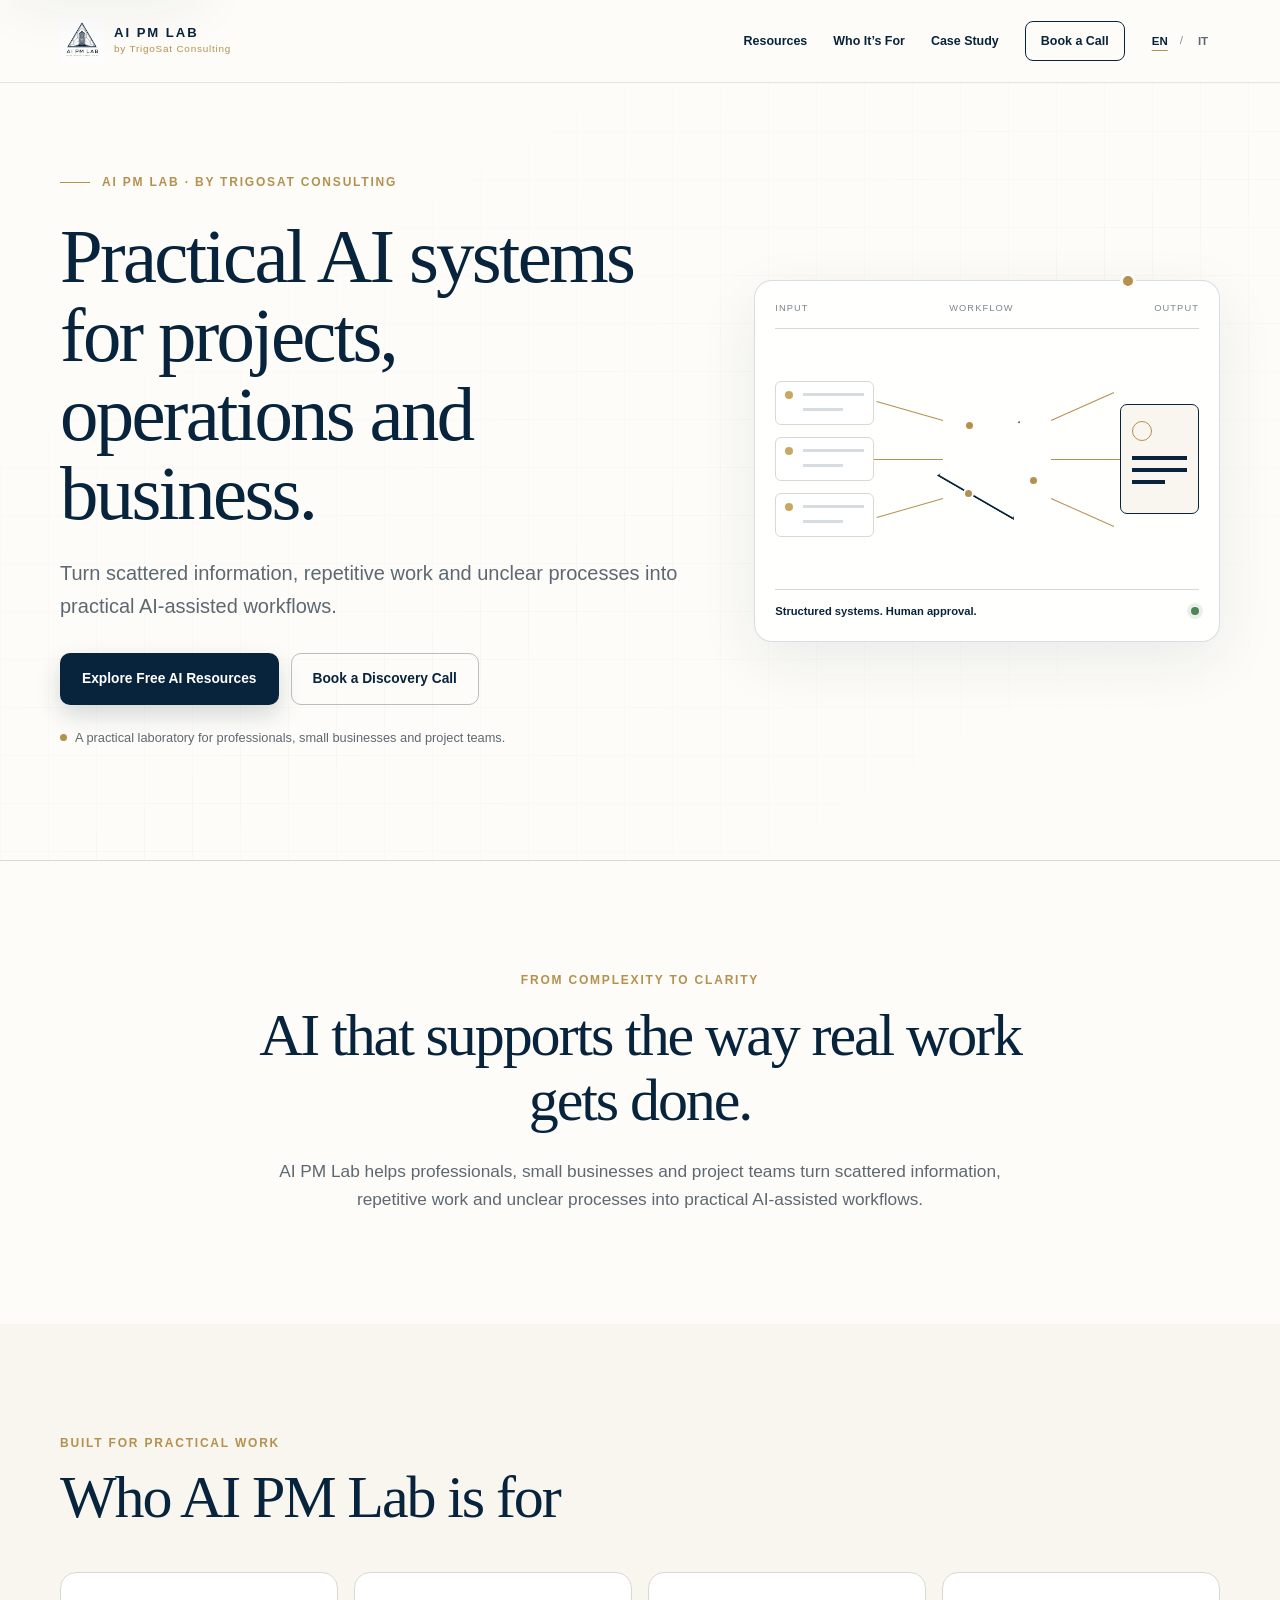
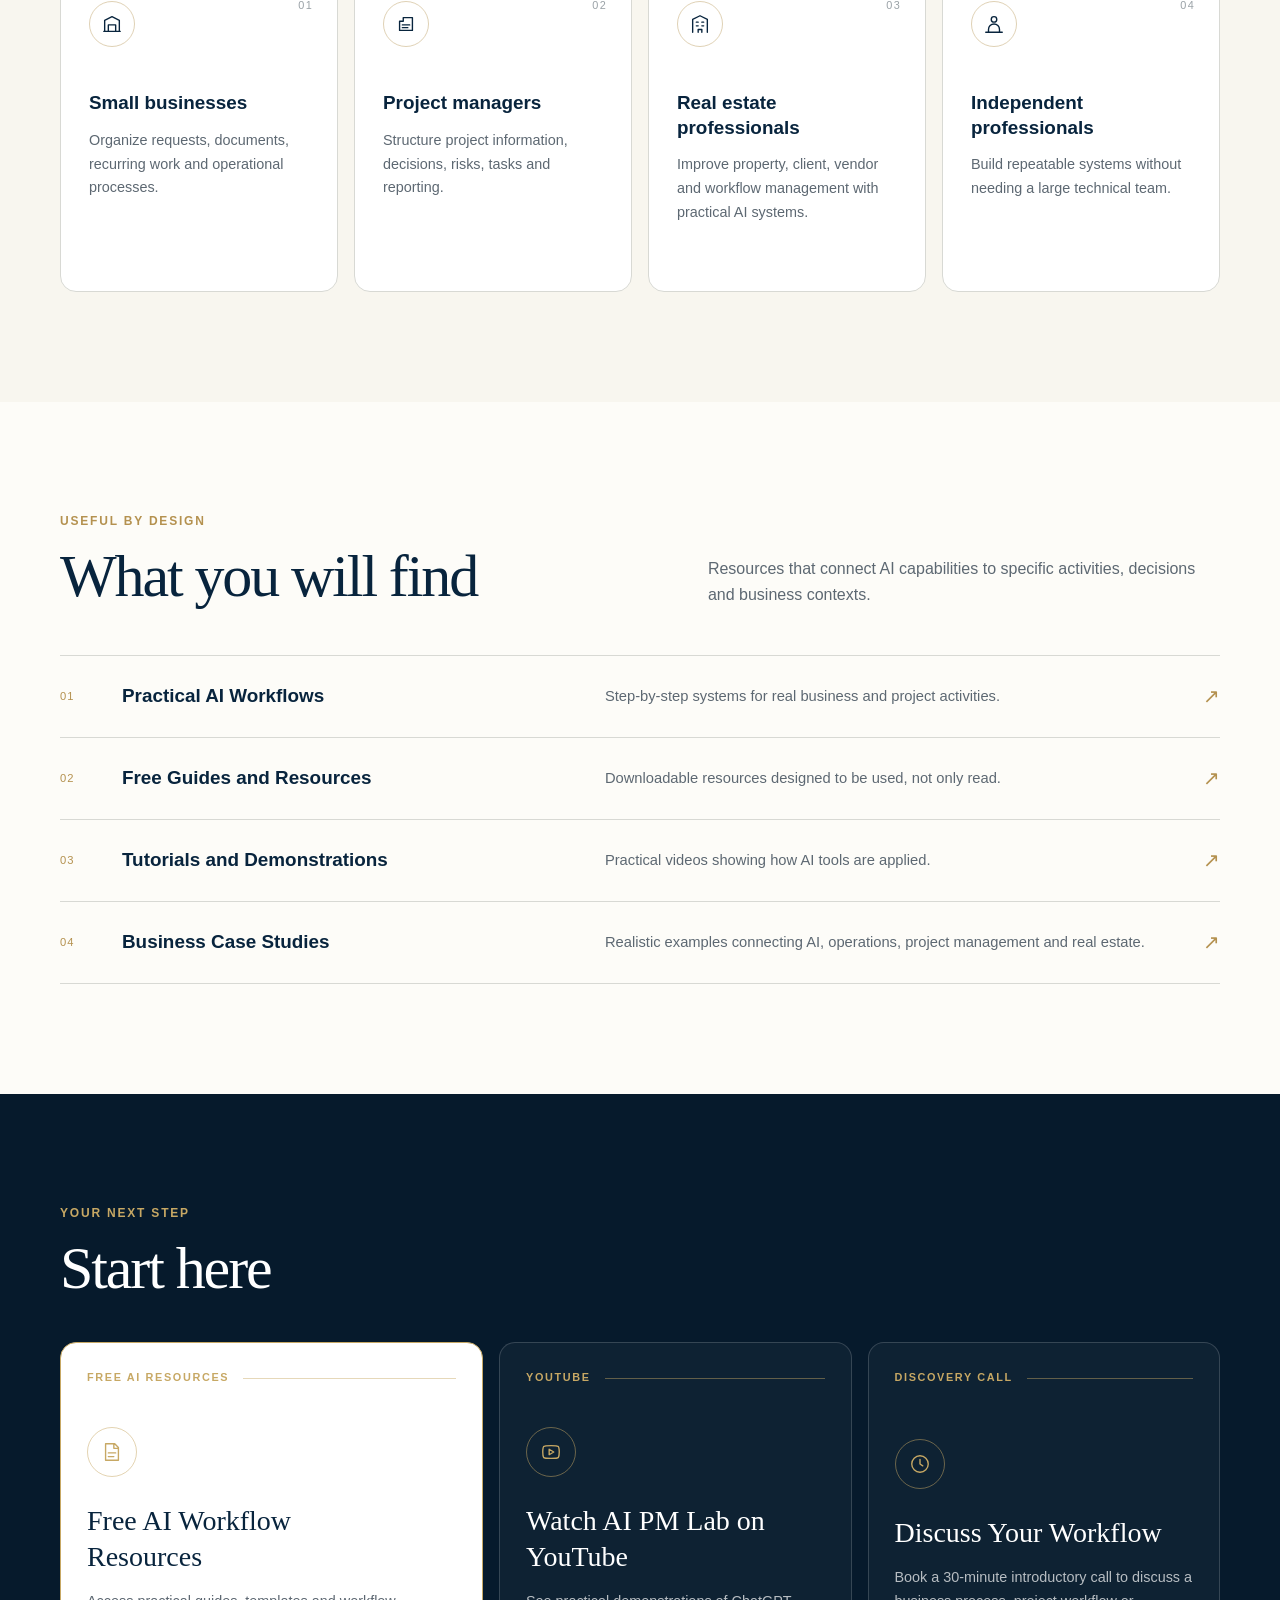
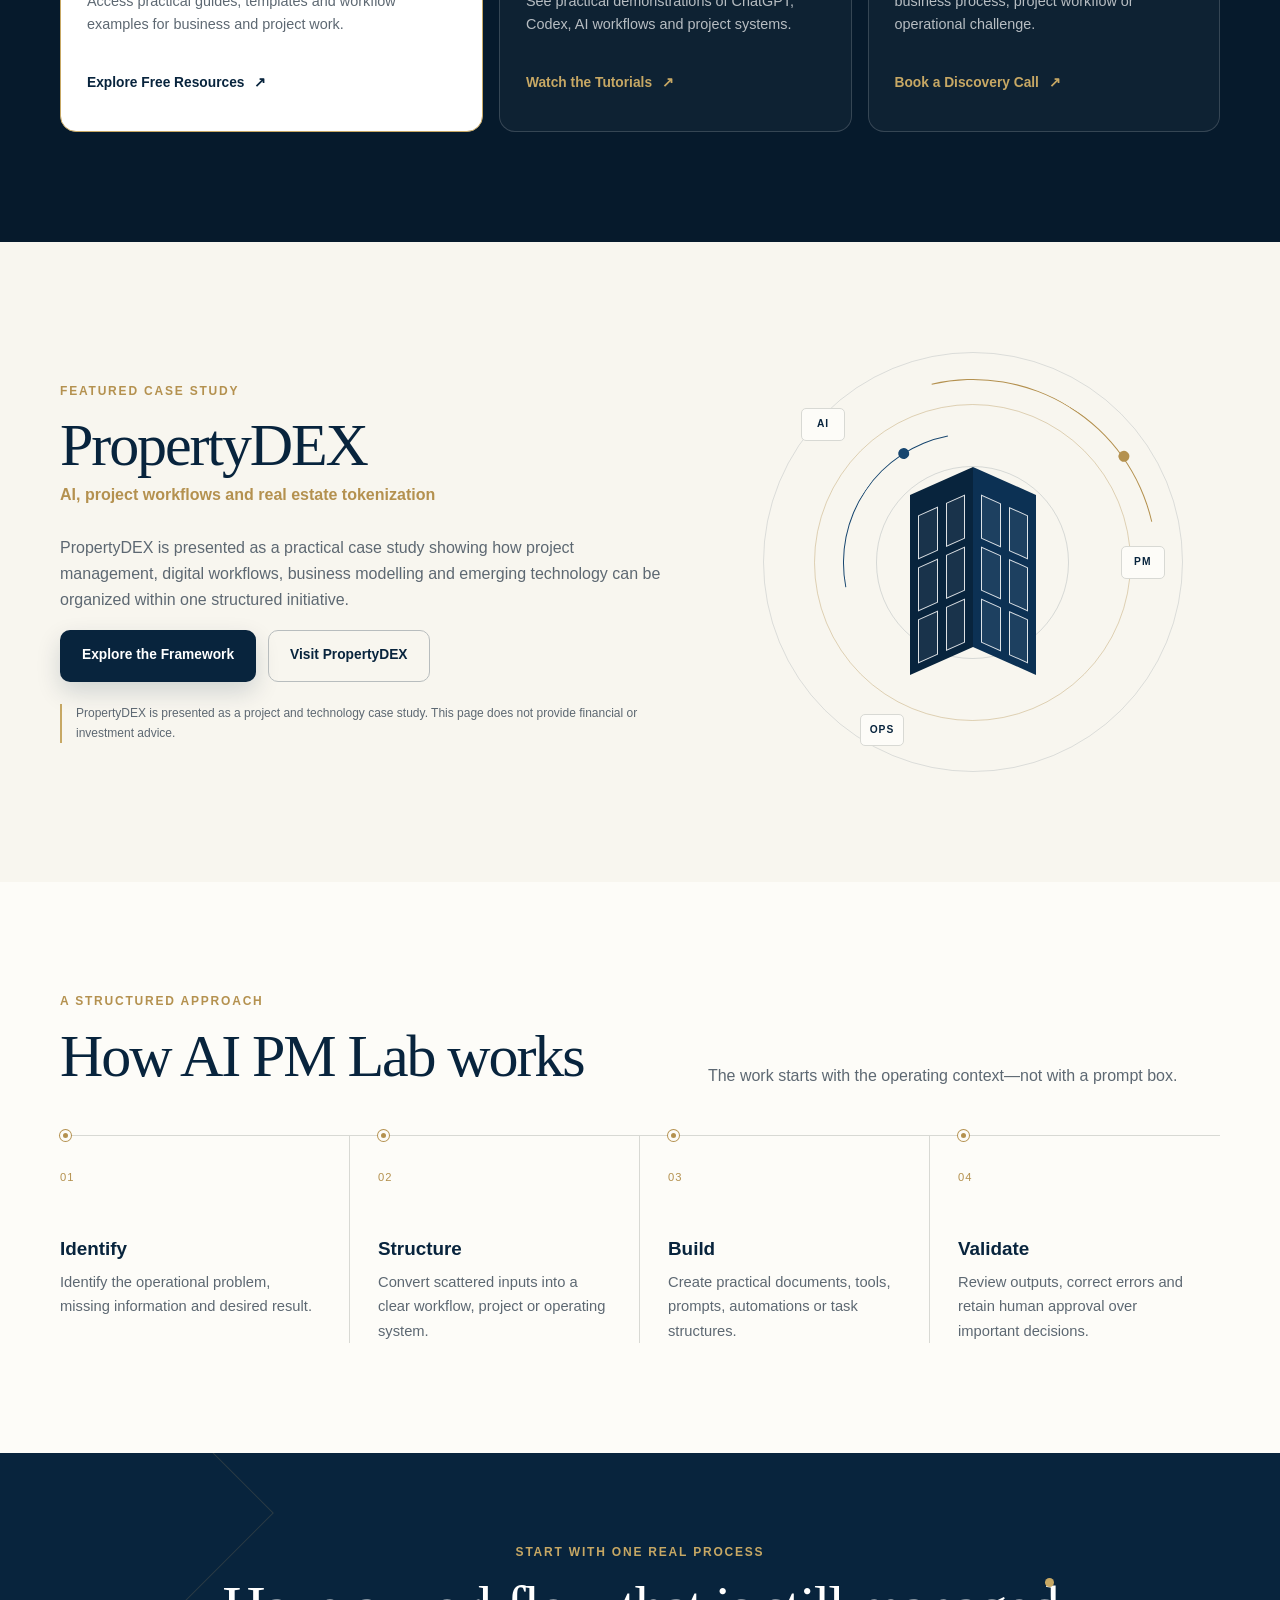
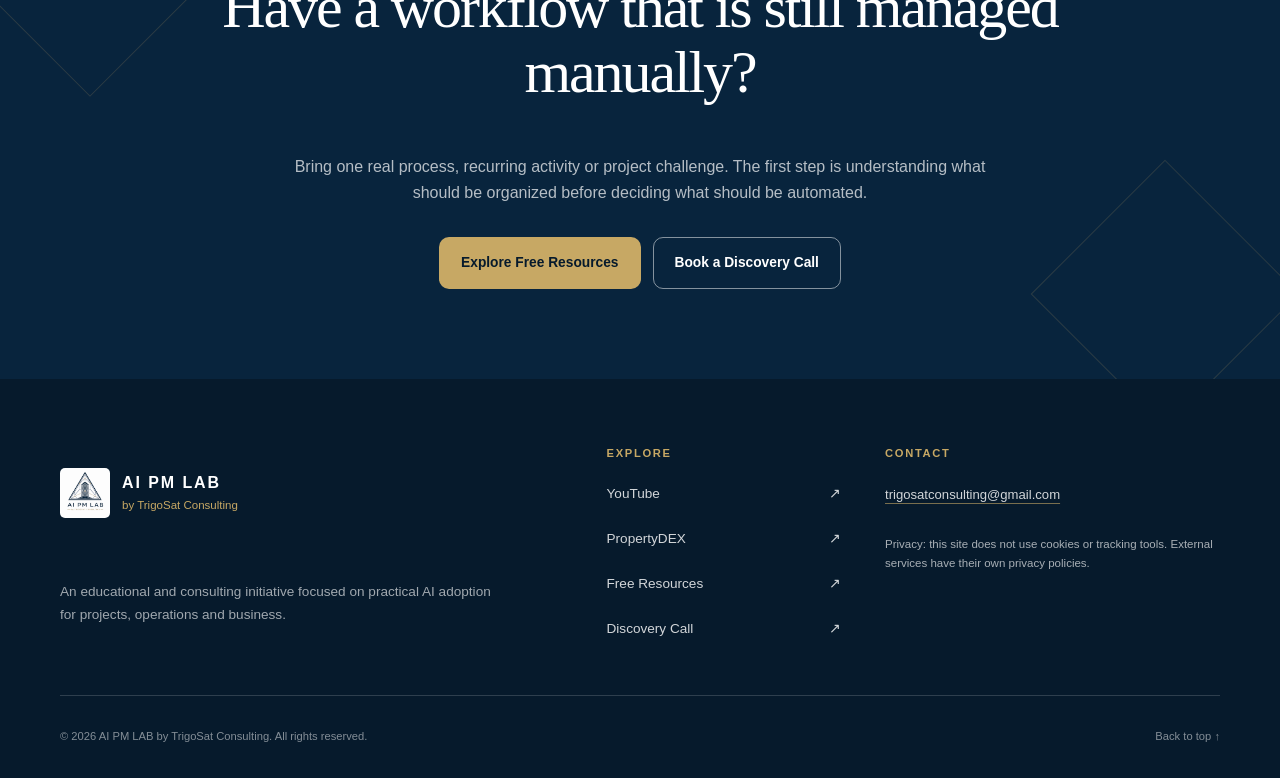
==== index.html @ ba16f01c "Create AI PM Lab professional resource landing page" ====
<!doctype html>
<html lang="en">
  <head>
    <meta charset="utf-8">
    <meta name="viewport" content="width=device-width, initial-scale=1">
    <title>AI PM Lab | Practical AI Systems for Projects and Business</title>
    <meta name="description" content="Practical AI workflows, free resources, tutorials and case studies for project management, small businesses, operations and real estate professionals.">
    <meta name="theme-color" content="#08243d">
    <!-- Replace this placeholder with the final production URL before launch. -->
    <link rel="canonical" href="https://your-domain.example/">
    <link rel="icon" type="image/png" href="assets/favicon.png">
    <link rel="stylesheet" href="styles.css">

    <meta property="og:type" content="website">
    <meta property="og:title" content="AI PM Lab | Practical AI Systems for Projects and Business">
    <meta property="og:description" content="Practical AI workflows, free resources, tutorials and case studies for project management, small businesses, operations and real estate professionals.">
    <meta property="og:image" content="https://your-domain.example/assets/og-image.png">
    <meta property="og:image:alt" content="AI PM Lab — Practical AI systems for projects, operations and business.">
    <meta property="og:locale" content="en_US">
    <meta property="og:locale:alternate" content="it_IT">
    <meta name="twitter:card" content="summary_large_image">
    <meta name="twitter:title" content="AI PM Lab | Practical AI Systems for Projects and Business">
    <meta name="twitter:description" content="Practical AI workflows, free resources, tutorials and case studies for project management, small businesses, operations and real estate professionals.">
    <meta name="twitter:image" content="https://your-domain.example/assets/og-image.png">

    <script type="application/ld+json">
      {
        "@context": "https://schema.org",
        "@type": "ProfessionalService",
        "name": "AI PM LAB by TrigoSat Consulting",
        "description": "An educational and consulting initiative focused on practical AI adoption for projects, operations and business.",
        "email": "trigosatconsulting@gmail.com",
        "sameAs": [
          "https://openinapp.link/aipmlab",
          "https://propertydex.xyz"
        ]
      }
    </script>
    <script src="script.js" defer></script>
  </head>
  <body>
    <a class="skip-link" href="#main-content" data-i18n="skipLink">Skip to main content</a>

    <header class="site-header" data-header>
      <div class="container nav-shell">
        <a class="brand" href="#top" aria-label="AI PM Lab home">
          <img src="assets/logo-ai-pm-lab.png" alt="AI PM Lab by TrigoSat Consulting" width="1254" height="1254">
          <span class="brand-copy" aria-hidden="true">
            <strong>AI PM LAB</strong>
            <small>by TrigoSat Consulting</small>
          </span>
        </a>

        <button class="menu-toggle" type="button" aria-expanded="false" aria-controls="primary-navigation" data-menu-toggle>
          <span class="sr-only" data-i18n="menuLabel">Open navigation</span>
          <span></span><span></span><span></span>
        </button>

        <nav class="primary-navigation" id="primary-navigation" aria-label="Primary navigation" data-navigation>
          <a href="#resources" data-i18n="navResources">Resources</a>
          <a href="#audience" data-i18n="navAudience">Who It’s For</a>
          <a href="#case-study" data-i18n="navCase">Case Study</a>
          <a class="nav-call" href="https://calendly.com/trigosattokenization/30min" target="_blank" rel="noopener noreferrer" data-link="discovery" data-i18n="navCall" data-aria-i18n="callAria">Book a Call</a>
        </nav>

        <div class="language-switcher" aria-label="Language selector" role="group">
          <button type="button" data-language="en" aria-pressed="true">EN</button>
          <span aria-hidden="true">/</span>
          <button type="button" data-language="it" aria-pressed="false">IT</button>
        </div>
      </div>
    </header>

    <main id="main-content">
      <section class="hero" id="top" aria-labelledby="hero-title">
        <div class="hero-grid container">
          <div class="hero-content reveal">
            <div class="eyebrow"><span></span><span data-i18n="heroEyebrow">AI PM LAB · by TrigoSat Consulting</span></div>
            <h1 id="hero-title" data-i18n="heroTitle">Practical AI systems for projects, operations and business.</h1>
            <p class="hero-lead" data-i18n="heroText">Turn scattered information, repetitive work and unclear processes into practical AI-assisted workflows.</p>
            <div class="button-group">
              <a class="button button-primary" href="https://aipmlab.propertydex.xyz/resourse" target="_blank" rel="noopener noreferrer" data-link="resources" data-i18n="heroPrimary" data-aria-i18n="resourcesAria">Explore Free AI Resources</a>
              <a class="button button-secondary" href="https://calendly.com/trigosattokenization/30min" target="_blank" rel="noopener noreferrer" data-link="discovery" data-i18n="heroSecondary" data-aria-i18n="callAria">Book a Discovery Call</a>
            </div>
            <p class="hero-note" data-i18n="heroNote">A practical laboratory for professionals, small businesses and project teams.</p>
          </div>

          <div class="hero-visual reveal" aria-hidden="true">
            <div class="visual-frame">
              <div class="visual-topline"><span>INPUT</span><span>WORKFLOW</span><span>OUTPUT</span></div>
              <div class="workflow-map">
                <div class="map-column map-inputs">
                  <span class="mini-card"><i></i><b></b><b></b></span>
                  <span class="mini-card"><i></i><b></b><b></b></span>
                  <span class="mini-card"><i></i><b></b><b></b></span>
                </div>
                <div class="connector-lines"><span></span><span></span><span></span></div>
                <div class="map-core">
                  <span class="core-triangle"></span>
                  <span class="core-node node-one"></span>
                  <span class="core-node node-two"></span>
                  <span class="core-node node-three"></span>
                </div>
                <div class="connector-lines connector-lines-right"><span></span><span></span><span></span></div>
                <div class="map-output"><span></span><b></b><b></b><b></b></div>
              </div>
              <div class="visual-caption">
                <span data-i18n="visualCaption">Structured systems. Human approval.</span>
                <span class="status-dot"></span>
              </div>
            </div>
          </div>
        </div>
      </section>

      <section class="section section-intro" aria-labelledby="intro-title">
        <div class="container narrow reveal">
          <p class="section-kicker" data-i18n="introKicker">From complexity to clarity</p>
          <h2 id="intro-title" data-i18n="introTitle">AI that supports the way real work gets done.</h2>
          <p data-i18n="introText">AI PM Lab helps professionals, small businesses and project teams turn scattered information, repetitive work and unclear processes into practical AI-assisted workflows.</p>
        </div>
      </section>

      <section class="section section-tinted" id="audience" aria-labelledby="audience-title">
        <div class="container">
          <div class="section-heading reveal">
            <p class="section-kicker" data-i18n="audienceKicker">Built for practical work</p>
            <h2 id="audience-title" data-i18n="audienceTitle">Who AI PM Lab is for</h2>
          </div>
          <div class="card-grid card-grid-four">
            <article class="info-card reveal">
              <span class="card-number">01</span>
              <div class="icon-box" aria-hidden="true">
                <svg viewBox="0 0 24 24"><path d="M4 20V8l8-4 8 4v12M8 20v-7h8v7M3 20h18"/></svg>
              </div>
              <h3 data-i18n="audienceSmallTitle">Small businesses</h3>
              <p data-i18n="audienceSmallText">Organize requests, documents, recurring work and operational processes.</p>
            </article>
            <article class="info-card reveal">
              <span class="card-number">02</span>
              <div class="icon-box" aria-hidden="true">
                <svg viewBox="0 0 24 24"><path d="M9 5h10v14H5V9M9 5v4H5M8 13h8M8 16h6"/></svg>
              </div>
              <h3 data-i18n="audiencePmTitle">Project managers</h3>
              <p data-i18n="audiencePmText">Structure project information, decisions, risks, tasks and reporting.</p>
            </article>
            <article class="info-card reveal">
              <span class="card-number">03</span>
              <div class="icon-box" aria-hidden="true">
                <svg viewBox="0 0 24 24"><path d="M4 21V7l8-4 8 4v14M8 10h2M14 10h2M8 14h2M14 14h2M10 21v-3h4v3"/></svg>
              </div>
              <h3 data-i18n="audienceRealTitle">Real estate professionals</h3>
              <p data-i18n="audienceRealText">Improve property, client, vendor and workflow management with practical AI systems.</p>
            </article>
            <article class="info-card reveal">
              <span class="card-number">04</span>
              <div class="icon-box" aria-hidden="true">
                <svg viewBox="0 0 24 24"><circle cx="12" cy="7" r="3"/><path d="M6 21v-3a6 6 0 0 1 12 0v3M3 21h18"/></svg>
              </div>
              <h3 data-i18n="audienceIndependentTitle">Independent professionals</h3>
              <p data-i18n="audienceIndependentText">Build repeatable systems without needing a large technical team.</p>
            </article>
          </div>
        </div>
      </section>

      <section class="section" aria-labelledby="find-title">
        <div class="container">
          <div class="split-heading reveal">
            <div>
              <p class="section-kicker" data-i18n="findKicker">Useful by design</p>
              <h2 id="find-title" data-i18n="findTitle">What you will find</h2>
            </div>
            <p data-i18n="findIntro">Resources that connect AI capabilities to specific activities, decisions and business contexts.</p>
          </div>
          <div class="feature-list">
            <article class="feature-row reveal">
              <span class="feature-index">01</span>
              <h3 data-i18n="findWorkflowTitle">Practical AI Workflows</h3>
              <p data-i18n="findWorkflowText">Step-by-step systems for real business and project activities.</p>
              <span class="feature-mark" aria-hidden="true">↗</span>
            </article>
            <article class="feature-row reveal">
              <span class="feature-index">02</span>
              <h3 data-i18n="findGuidesTitle">Free Guides and Resources</h3>
              <p data-i18n="findGuidesText">Downloadable resources designed to be used, not only read.</p>
              <span class="feature-mark" aria-hidden="true">↗</span>
            </article>
            <article class="feature-row reveal">
              <span class="feature-index">03</span>
              <h3 data-i18n="findTutorialsTitle">Tutorials and Demonstrations</h3>
              <p data-i18n="findTutorialsText">Practical videos showing how AI tools are applied.</p>
              <span class="feature-mark" aria-hidden="true">↗</span>
            </article>
            <article class="feature-row reveal">
              <span class="feature-index">04</span>
              <h3 data-i18n="findCasesTitle">Business Case Studies</h3>
              <p data-i18n="findCasesText">Realistic examples connecting AI, operations, project management and real estate.</p>
              <span class="feature-mark" aria-hidden="true">↗</span>
            </article>
          </div>
        </div>
      </section>

      <section class="section resources-section" id="resources" aria-labelledby="resources-title">
        <div class="container">
          <div class="section-heading light reveal">
            <p class="section-kicker" data-i18n="resourcesKicker">Your next step</p>
            <h2 id="resources-title" data-i18n="resourcesTitle">Start here</h2>
          </div>
          <div class="resource-grid">
            <article class="resource-card resource-card-featured reveal">
              <div class="resource-label"><span data-i18n="freeLabel">Free AI resources</span><span class="label-line"></span></div>
              <div class="resource-card-content">
                <span class="resource-icon" aria-hidden="true">
                  <svg viewBox="0 0 24 24"><path d="M5 3h10l4 4v14H5zM14 3v5h5M8 13h8M8 17h6"/></svg>
                </span>
                <h3 data-i18n="resourcesFreeTitle">Free AI Workflow Resources</h3>
                <p data-i18n="resourcesFreeText">Access practical guides, templates and workflow examples for business and project work.</p>
                <a class="text-link" href="https://aipmlab.propertydex.xyz/resourse" target="_blank" rel="noopener noreferrer" data-link="resources" data-aria-i18n="resourcesAria"><span data-i18n="resourcesFreeButton">Explore Free Resources</span> <span aria-hidden="true">↗</span></a>
              </div>
            </article>
            <article class="resource-card reveal">
              <div class="resource-label"><span>YouTube</span><span class="label-line"></span></div>
              <div class="resource-card-content">
                <span class="resource-icon" aria-hidden="true">
                  <svg viewBox="0 0 24 24"><path d="M21 12c0 3-.4 5-1 6-.8 1-4.6 1-8 1s-7.2 0-8-1c-.6-1-1-3-1-6s.4-5 1-6c.8-1 4.6-1 8-1s7.2 0 8 1c.6 1 1 3 1 6z"/><path d="m10 9 5 3-5 3z"/></svg>
                </span>
                <h3 data-i18n="resourcesYoutubeTitle">Watch AI PM Lab on YouTube</h3>
                <p data-i18n="resourcesYoutubeText">See practical demonstrations of ChatGPT, Codex, AI workflows and project systems.</p>
                <a class="text-link" href="https://openinapp.link/aipmlab" target="_blank" rel="noopener noreferrer" data-link="youtube" data-aria-i18n="youtubeAria"><span data-i18n="resourcesYoutubeButton">Watch the Tutorials</span> <span aria-hidden="true">↗</span></a>
              </div>
            </article>
            <article class="resource-card reveal">
              <div class="resource-label"><span data-i18n="callLabel">Discovery call</span><span class="label-line"></span></div>
              <div class="resource-card-content">
                <span class="resource-icon" aria-hidden="true">
                  <svg viewBox="0 0 24 24"><circle cx="12" cy="12" r="9"/><path d="M12 7v5l3 2"/></svg>
                </span>
                <h3 data-i18n="resourcesCallTitle">Discuss Your Workflow</h3>
                <p data-i18n="resourcesCallText">Book a 30-minute introductory call to discuss a business process, project workflow or operational challenge.</p>
                <a class="text-link" href="https://calendly.com/trigosattokenization/30min" target="_blank" rel="noopener noreferrer" data-link="discovery" data-aria-i18n="callAria"><span data-i18n="resourcesCallButton">Book a Discovery Call</span> <span aria-hidden="true">↗</span></a>
              </div>
            </article>
          </div>
        </div>
      </section>

      <section class="section case-section" id="case-study" aria-labelledby="case-title">
        <div class="container case-grid">
          <div class="case-copy reveal">
            <p class="section-kicker" data-i18n="caseKicker">Featured Case Study</p>
            <h2 id="case-title">PropertyDEX</h2>
            <p class="case-subtitle" data-i18n="caseSubtitle">AI, project workflows and real estate tokenization</p>
            <p data-i18n="caseText">PropertyDEX is presented as a practical case study showing how project management, digital workflows, business modelling and emerging technology can be organized within one structured initiative.</p>
            <div class="button-group">
              <a class="button button-primary" href="https://framework.propertydex.xyz/?open=signup" target="_blank" rel="noopener noreferrer" data-link="framework" data-i18n="caseFramework" data-aria-i18n="frameworkAria">Explore the Framework</a>
              <a class="button button-secondary" href="https://propertydex.xyz" target="_blank" rel="noopener noreferrer" data-link="propertydex" data-i18n="caseWebsite" data-aria-i18n="propertydexAria">Visit PropertyDEX</a>
            </div>
            <p class="case-note" data-i18n="caseNote">PropertyDEX is presented as a project and technology case study. This page does not provide financial or investment advice.</p>
          </div>
          <div class="case-diagram reveal" aria-hidden="true">
            <div class="building-shape">
              <div class="building-face face-left"><span></span><span></span><span></span><span></span><span></span><span></span></div>
              <div class="building-face face-right"><span></span><span></span><span></span><span></span><span></span><span></span></div>
            </div>
            <div class="orbit orbit-one"><i></i></div>
            <div class="orbit orbit-two"><i></i></div>
            <span class="diagram-label label-ai">AI</span>
            <span class="diagram-label label-pm">PM</span>
            <span class="diagram-label label-ops">OPS</span>
          </div>
        </div>
      </section>

      <section class="section process-section" aria-labelledby="process-title">
        <div class="container">
          <div class="split-heading reveal">
            <div>
              <p class="section-kicker" data-i18n="processKicker">A structured approach</p>
              <h2 id="process-title" data-i18n="processTitle">How AI PM Lab works</h2>
            </div>
            <p data-i18n="processIntro">The work starts with the operating context—not with a prompt box.</p>
          </div>
          <ol class="process-list">
            <li class="process-step reveal">
              <span class="process-number">01</span>
              <span class="process-node" aria-hidden="true"></span>
              <h3 data-i18n="processIdentifyTitle">Identify</h3>
              <p data-i18n="processIdentifyText">Identify the operational problem, missing information and desired result.</p>
            </li>
            <li class="process-step reveal">
              <span class="process-number">02</span>
              <span class="process-node" aria-hidden="true"></span>
              <h3 data-i18n="processStructureTitle">Structure</h3>
              <p data-i18n="processStructureText">Convert scattered inputs into a clear workflow, project or operating system.</p>
            </li>
            <li class="process-step reveal">
              <span class="process-number">03</span>
              <span class="process-node" aria-hidden="true"></span>
              <h3 data-i18n="processBuildTitle">Build</h3>
              <p data-i18n="processBuildText">Create practical documents, tools, prompts, automations or task structures.</p>
            </li>
            <li class="process-step reveal">
              <span class="process-number">04</span>
              <span class="process-node" aria-hidden="true"></span>
              <h3 data-i18n="processValidateTitle">Validate</h3>
              <p data-i18n="processValidateText">Review outputs, correct errors and retain human approval over important decisions.</p>
            </li>
          </ol>
        </div>
      </section>

      <section class="final-cta" aria-labelledby="final-title">
        <div class="container final-cta-inner reveal">
          <div class="cta-decoration" aria-hidden="true"><span></span><span></span><span></span></div>
          <p class="section-kicker" data-i18n="finalKicker">Start with one real process</p>
          <h2 id="final-title" data-i18n="finalTitle">Have a workflow that is still managed manually?</h2>
          <p data-i18n="finalText">Bring one real process, recurring activity or project challenge. The first step is understanding what should be organized before deciding what should be automated.</p>
          <div class="button-group button-group-centered">
            <a class="button button-gold" href="https://aipmlab.propertydex.xyz/resourse" target="_blank" rel="noopener noreferrer" data-link="resources" data-i18n="finalResources" data-aria-i18n="resourcesAria">Explore Free Resources</a>
            <a class="button button-outline-light" href="https://calendly.com/trigosattokenization/30min" target="_blank" rel="noopener noreferrer" data-link="discovery" data-i18n="finalCall" data-aria-i18n="callAria">Book a Discovery Call</a>
          </div>
        </div>
      </section>
    </main>

    <footer class="site-footer">
      <div class="container footer-grid">
        <div class="footer-brand">
          <img src="assets/logo-ai-pm-lab.png" alt="" width="1254" height="1254">
          <div>
            <strong>AI PM LAB</strong>
            <span>by TrigoSat Consulting</span>
          </div>
          <p data-i18n="footerDescription">An educational and consulting initiative focused on practical AI adoption for projects, operations and business.</p>
        </div>
        <div class="footer-links">
          <h2 data-i18n="footerExplore">Explore</h2>
          <a href="https://openinapp.link/aipmlab" target="_blank" rel="noopener noreferrer" data-link="youtube" data-aria-i18n="youtubeAria">YouTube <span aria-hidden="true">↗</span></a>
          <a href="https://propertydex.xyz" target="_blank" rel="noopener noreferrer" data-link="propertydex" data-aria-i18n="propertydexAria">PropertyDEX <span aria-hidden="true">↗</span></a>
          <a href="https://aipmlab.propertydex.xyz/resourse" target="_blank" rel="noopener noreferrer" data-link="resources" data-aria-i18n="resourcesAria"><span data-i18n="footerResources">Free Resources</span> <span aria-hidden="true">↗</span></a>
          <a href="https://calendly.com/trigosattokenization/30min" target="_blank" rel="noopener noreferrer" data-link="discovery" data-aria-i18n="callAria"><span data-i18n="footerCall">Discovery Call</span> <span aria-hidden="true">↗</span></a>
        </div>
        <div class="footer-contact">
          <h2 data-i18n="footerContact">Contact</h2>
          <a class="footer-email" href="mailto:trigosatconsulting@gmail.com" data-i18n="contactEmail">trigosatconsulting@gmail.com</a>
          <p class="privacy-note" data-i18n="privacyNote">Privacy: this site does not use cookies or tracking tools. External services have their own privacy policies.</p>
        </div>
      </div>
      <div class="container footer-bottom">
        <p>© <span data-current-year></span> AI PM LAB by TrigoSat Consulting. <span data-i18n="rights">All rights reserved.</span></p>
        <a href="#top" data-i18n="backTop">Back to top ↑</a>
      </div>
    </footer>
  </body>
</html>
---- styles.css ----
/* ---------- Design tokens and base ---------- */
:root {
  --navy-950: #061a2c;
  --navy-900: #08243d;
  --navy-800: #0c3154;
  --navy-700: #17466f;
  --gold-500: #b4914f;
  --gold-400: #c7a864;
  --ivory: #f8f6ef;
  --paper: #fdfcf8;
  --white: #ffffff;
  --ink: #132537;
  --muted: #5d6872;
  --line: #d8d9d4;
  --line-dark: rgba(255, 255, 255, 0.16);
  --shadow: 0 18px 60px rgba(8, 36, 61, 0.08);
  --radius: 16px;
  --container: 1160px;
  --font-display: Georgia, 'Times New Roman', serif;
  --font-body: Inter, 'Avenir Next', Avenir, 'Segoe UI', Arial, sans-serif;
}

*, *::before, *::after { box-sizing: border-box; }
html { scroll-behavior: smooth; scroll-padding-top: 88px; }
body {
  margin: 0;
  background: var(--paper);
  color: var(--ink);
  font-family: var(--font-body);
  font-size: 1rem;
  line-height: 1.65;
  -webkit-font-smoothing: antialiased;
}
img, svg { display: block; max-width: 100%; }
a { color: inherit; }
button, a { -webkit-tap-highlight-color: transparent; }
button { font: inherit; }
h1, h2, h3, p { margin-top: 0; }
h1, h2 { font-family: var(--font-display); font-weight: 400; letter-spacing: -0.035em; }
h1 { font-size: clamp(2.65rem, 7vw, 5rem); line-height: 1.03; }
h2 { font-size: clamp(2.15rem, 5vw, 3.75rem); line-height: 1.08; }
h3 { color: var(--navy-900); font-size: 1.18rem; line-height: 1.3; }
p { color: var(--muted); }
::selection { background: var(--gold-400); color: var(--navy-950); }

.container { width: min(calc(100% - 40px), var(--container)); margin-inline: auto; }
.narrow { max-width: 820px; text-align: center; }
.section { padding: 88px 0; }
.section-tinted { background: var(--ivory); }
.section-kicker, .eyebrow {
  color: var(--gold-500);
  font-size: 0.75rem;
  font-weight: 700;
  letter-spacing: 0.15em;
  text-transform: uppercase;
}
.section-heading { margin-bottom: 42px; max-width: 760px; }
.section-heading h2, .split-heading h2 { color: var(--navy-900); margin-bottom: 0; }
.section-heading.light h2 { color: var(--white); }
.section-heading.light .section-kicker { color: var(--gold-400); }
.split-heading { display: grid; gap: 22px; margin-bottom: 46px; }
.split-heading > p { max-width: 500px; margin: 0; align-self: end; }
.sr-only {
  position: absolute; width: 1px; height: 1px; padding: 0; margin: -1px;
  overflow: hidden; clip: rect(0, 0, 0, 0); white-space: nowrap; border: 0;
}
.skip-link {
  position: fixed; z-index: 1000; top: 12px; left: 12px; transform: translateY(-160%);
  padding: 10px 16px; border-radius: 8px; background: var(--white); color: var(--navy-900);
  font-weight: 700; box-shadow: var(--shadow);
}
.skip-link:focus { transform: translateY(0); }
:focus-visible { outline: 3px solid var(--gold-400); outline-offset: 3px; }

/* ---------- Navigation ---------- */
.site-header {
  position: sticky; z-index: 100; top: 0; border-bottom: 1px solid rgba(8, 36, 61, 0.1);
  background: rgba(253, 252, 248, 0.95); backdrop-filter: blur(14px);
}
.nav-shell { min-height: 72px; display: flex; align-items: center; gap: 18px; }
.brand { display: inline-flex; align-items: center; gap: 10px; margin-right: auto; text-decoration: none; }
.brand img { width: 44px; height: 44px; object-fit: cover; border-radius: 4px; }
.brand-copy { display: none; line-height: 1.05; }
.brand-copy strong { display: block; color: var(--navy-900); font-size: 0.82rem; letter-spacing: 0.15em; }
.brand-copy small { color: var(--gold-500); font-size: 0.62rem; letter-spacing: 0.08em; }
.menu-toggle {
  width: 44px; height: 44px; display: grid; place-content: center; gap: 5px; order: 2;
  border: 1px solid var(--line); border-radius: 10px; background: transparent; color: var(--navy-900); cursor: pointer;
}
.menu-toggle > span:not(.sr-only) { display: block; width: 20px; height: 2px; background: currentColor; transition: transform 180ms ease, opacity 180ms ease; }
.menu-toggle[aria-expanded='true'] > span:nth-of-type(2) { transform: translateY(7px) rotate(45deg); }
.menu-toggle[aria-expanded='true'] > span:nth-of-type(3) { opacity: 0; }
.menu-toggle[aria-expanded='true'] > span:nth-of-type(4) { transform: translateY(-7px) rotate(-45deg); }
.primary-navigation {
  position: absolute; top: calc(100% + 1px); left: 0; right: 0; display: none;
  padding: 16px 20px 22px; background: var(--paper); border-bottom: 1px solid var(--line); box-shadow: var(--shadow);
}
.primary-navigation.is-open { display: grid; }
.primary-navigation a { min-height: 44px; display: flex; align-items: center; padding: 8px 4px; color: var(--navy-900); font-size: 0.9rem; font-weight: 700; text-decoration: none; }
.language-switcher { display: inline-flex; align-items: center; gap: 3px; order: 1; color: #899199; font-size: 0.74rem; }
.language-switcher button { min-width: 34px; min-height: 38px; padding: 0; border: 0; background: transparent; color: var(--muted); font-size: 0.72rem; font-weight: 700; cursor: pointer; }
.language-switcher button[aria-pressed='true'] { color: var(--navy-900); text-decoration: underline; text-decoration-color: var(--gold-500); text-underline-offset: 5px; }

/* ---------- Hero ---------- */
.hero { position: relative; overflow: hidden; padding: 66px 0 82px; background: var(--paper); }
.hero::before {
  content: ''; position: absolute; inset: 0; pointer-events: none; opacity: 0.6;
  background-image: linear-gradient(rgba(8, 36, 61, 0.035) 1px, transparent 1px), linear-gradient(90deg, rgba(8, 36, 61, 0.035) 1px, transparent 1px);
  background-size: 48px 48px; mask-image: linear-gradient(to bottom right, transparent 5%, #000 55%, transparent 95%);
}
.hero-grid { position: relative; display: grid; gap: 52px; align-items: center; }
.eyebrow { display: flex; align-items: center; gap: 12px; margin-bottom: 24px; }
.eyebrow > span:first-child { width: 30px; height: 1px; background: currentColor; }
.hero h1 { max-width: 800px; color: var(--navy-900); margin-bottom: 24px; }
.hero-lead { max-width: 650px; margin-bottom: 30px; font-size: clamp(1.08rem, 2vw, 1.25rem); }
.hero-note { display: flex; align-items: center; gap: 8px; margin: 22px 0 0; font-size: 0.8rem; }
.hero-note::before { content: ''; width: 7px; height: 7px; border-radius: 50%; background: var(--gold-500); }
.button-group { display: flex; flex-direction: column; gap: 12px; }
.button {
  min-height: 52px; display: inline-flex; justify-content: center; align-items: center; padding: 13px 21px;
  border: 1px solid transparent; border-radius: 10px; font-size: 0.86rem; font-weight: 750; text-align: center; text-decoration: none;
  transition: transform 180ms ease, background 180ms ease, border-color 180ms ease, box-shadow 180ms ease;
}
.button:hover { transform: translateY(-2px); }
.button-primary { background: var(--navy-900); color: var(--white); box-shadow: 0 10px 25px rgba(8, 36, 61, 0.16); }
.button-primary:hover { background: var(--navy-800); }
.button-secondary { border-color: #b8bdbe; background: transparent; color: var(--navy-900); }
.button-secondary:hover { border-color: var(--navy-900); background: var(--white); }
.hero-visual { min-width: 0; }
.visual-frame { position: relative; padding: 20px; border: 1px solid rgba(8, 36, 61, 0.15); border-radius: 18px; background: rgba(255, 255, 255, 0.86); box-shadow: var(--shadow); }
.visual-frame::before { content: ''; position: absolute; top: -8px; right: 18%; width: 16px; height: 16px; border: 3px solid var(--paper); border-radius: 50%; background: var(--gold-500); }
.visual-topline { display: flex; justify-content: space-between; padding-bottom: 12px; border-bottom: 1px solid var(--line); color: #7c858d; font-size: 0.58rem; letter-spacing: 0.12em; }
.workflow-map { height: 260px; display: grid; grid-template-columns: 1fr 0.7fr 1.1fr 0.7fr 0.8fr; align-items: center; }
.map-inputs { display: grid; gap: 12px; }
.mini-card { height: 44px; display: grid; grid-template-columns: 10px 1fr; gap: 5px 8px; padding: 9px; border: 1px solid var(--line); border-radius: 6px; background: var(--white); }
.mini-card i { grid-row: 1 / span 2; width: 8px; height: 8px; border-radius: 50%; background: var(--gold-400); }
.mini-card b { height: 3px; margin-top: 2px; background: #d6dce0; }
.mini-card b:last-child { width: 65%; }
.connector-lines { display: grid; gap: 38px; }
.connector-lines span { height: 1px; display: block; background: var(--gold-500); transform: rotate(16deg); transform-origin: right; }
.connector-lines span:nth-child(2) { transform: rotate(0); }
.connector-lines span:nth-child(3) { transform: rotate(-16deg); }
.connector-lines-right span { transform: rotate(-24deg); transform-origin: left; }
.connector-lines-right span:nth-child(2) { transform: rotate(0); }
.connector-lines-right span:nth-child(3) { transform: rotate(24deg); }
.map-core { position: relative; width: 100%; aspect-ratio: 1; display: grid; place-items: center; }
.core-triangle { width: 82%; height: 82%; border: 2px solid var(--navy-900); clip-path: polygon(50% 0, 100% 100%, 0 100%, 50% 0); transform: rotate(30deg); }
.core-node { position: absolute; width: 11px; height: 11px; border: 2px solid var(--white); border-radius: 50%; background: var(--gold-500); }
.node-one { top: 14%; left: 20%; }.node-two { right: 11%; bottom: 25%; }.node-three { left: 19%; bottom: 13%; }
.map-output { height: 110px; padding: 16px 11px; border: 1px solid var(--navy-900); border-radius: 7px; background: var(--ivory); }
.map-output span { width: 20px; height: 20px; display: block; margin-bottom: 15px; border: 1px solid var(--gold-500); border-radius: 50%; }
.map-output b { height: 4px; display: block; margin-top: 8px; background: var(--navy-900); }.map-output b:last-child { width: 60%; }
.visual-caption { display: flex; justify-content: space-between; align-items: center; padding-top: 12px; border-top: 1px solid var(--line); color: var(--navy-900); font-size: 0.7rem; font-weight: 700; }
.status-dot { width: 8px; height: 8px; border-radius: 50%; background: #4d8657; box-shadow: 0 0 0 4px rgba(77, 134, 87, 0.12); }

/* ---------- Intro and information cards ---------- */
.section-intro { border-top: 1px solid var(--line); }
.section-intro h2 { color: var(--navy-900); margin-bottom: 24px; }
.section-intro .narrow > p:last-child { margin: 0 auto; max-width: 740px; font-size: 1.08rem; }
.card-grid { display: grid; gap: 16px; }
.info-card { position: relative; min-height: 290px; padding: 28px; border: 1px solid var(--line); border-radius: var(--radius); background: var(--white); transition: border-color 180ms ease, transform 180ms ease, box-shadow 180ms ease; }
.info-card:hover { transform: translateY(-3px); border-color: rgba(180, 145, 79, 0.65); box-shadow: 0 16px 32px rgba(8, 36, 61, 0.06); }
.card-number { position: absolute; top: 24px; right: 24px; color: #9aa2a7; font-size: 0.68rem; letter-spacing: 0.12em; }
.icon-box { width: 46px; height: 46px; display: grid; place-items: center; margin-bottom: 44px; border: 1px solid rgba(180, 145, 79, 0.42); border-radius: 50%; color: var(--navy-900); }
.icon-box svg, .resource-icon svg { width: 22px; fill: none; stroke: currentColor; stroke-width: 1.5; stroke-linecap: round; stroke-linejoin: round; }
.info-card h3 { margin-bottom: 13px; }
.info-card p { margin-bottom: 0; font-size: 0.9rem; }

/* ---------- Features ---------- */
.feature-list { border-top: 1px solid var(--line); }
.feature-row { display: grid; grid-template-columns: 42px 1fr 28px; gap: 14px; align-items: start; padding: 24px 0; border-bottom: 1px solid var(--line); }
.feature-index { color: var(--gold-500); font-size: 0.7rem; letter-spacing: 0.1em; }
.feature-row h3 { margin: 0; }
.feature-row p { grid-column: 2 / 4; margin: -4px 0 0; font-size: 0.92rem; }
.feature-mark { justify-self: end; color: var(--gold-500); font-size: 1.25rem; }

/* ---------- Resource cards ---------- */
.resources-section { background: var(--navy-950); }
.resource-grid { display: grid; gap: 16px; }
.resource-card { min-height: 390px; display: flex; flex-direction: column; padding: 26px; border: 1px solid var(--line-dark); border-radius: var(--radius); background: rgba(255, 255, 255, 0.035); color: var(--white); }
.resource-card-featured { border-color: var(--gold-400); background: var(--white); color: var(--navy-900); }
.resource-label { display: flex; align-items: center; gap: 14px; color: var(--gold-400); font-size: 0.68rem; font-weight: 700; letter-spacing: 0.15em; text-transform: uppercase; }
.label-line { height: 1px; flex: 1; background: currentColor; opacity: 0.45; }
.resource-card-content { margin-top: auto; }
.resource-icon { width: 50px; height: 50px; display: grid; place-items: center; margin-bottom: 26px; border: 1px solid rgba(199, 168, 100, 0.5); border-radius: 50%; color: var(--gold-400); }
.resource-card h3 { max-width: 300px; margin-bottom: 14px; color: inherit; font-family: var(--font-display); font-size: 1.75rem; font-weight: 400; }
.resource-card p { color: rgba(255, 255, 255, 0.7); font-size: 0.9rem; }
.resource-card-featured p { color: var(--muted); }
.text-link { min-height: 44px; display: inline-flex; align-items: center; gap: 10px; margin-top: 10px; color: var(--gold-400); font-size: 0.86rem; font-weight: 750; text-decoration: none; }
.resource-card-featured .text-link { color: var(--navy-900); }
.text-link span { transition: transform 180ms ease; }.text-link:hover span { transform: translate(3px, -3px); }

/* ---------- Case study ---------- */
.case-section { overflow: hidden; background: var(--ivory); }
.case-grid { display: grid; gap: 60px; align-items: center; }
.case-copy h2 { margin-bottom: 4px; color: var(--navy-900); }
.case-subtitle { margin-bottom: 26px; color: var(--gold-500); font-weight: 700; }
.case-copy > p:not(.section-kicker):not(.case-subtitle):not(.case-note) { max-width: 660px; }
.case-note { margin: 22px 0 0; padding-left: 14px; border-left: 2px solid var(--gold-400); font-size: 0.75rem; }
.case-diagram { position: relative; width: min(420px, 90vw); aspect-ratio: 1; margin-inline: auto; border: 1px solid rgba(8, 36, 61, 0.12); border-radius: 50%; }
.case-diagram::before, .case-diagram::after { content: ''; position: absolute; inset: 12%; border: 1px solid rgba(180, 145, 79, 0.38); border-radius: 50%; }
.case-diagram::after { inset: 27%; border-color: rgba(8, 36, 61, 0.14); }
.building-shape { position: absolute; z-index: 2; left: 50%; top: 50%; width: 126px; height: 180px; display: flex; transform: translate(-50%, -45%); }
.building-face { width: 50%; padding: 24px 8px 8px; display: grid; grid-template-columns: repeat(2, 1fr); gap: 8px; background: var(--navy-900); transform-origin: bottom; }
.face-left { transform: skewY(-24deg); }.face-right { transform: skewY(24deg); background: var(--navy-800); }
.building-face span { border: 1px solid rgba(255, 255, 255, 0.85); background: rgba(255, 255, 255, 0.07); }
.orbit { position: absolute; inset: 6%; border: 1px solid transparent; border-top-color: var(--gold-500); border-radius: 50%; transform: rotate(32deg); }
.orbit-two { inset: 19%; border-top-color: var(--navy-700); transform: rotate(-56deg); }
.orbit i { position: absolute; top: 2%; left: 68%; width: 11px; height: 11px; border-radius: 50%; background: var(--gold-500); }
.orbit-two i { background: var(--navy-700); }
.diagram-label { position: absolute; z-index: 3; min-width: 44px; padding: 7px 9px; border: 1px solid var(--line); border-radius: 5px; background: var(--paper); color: var(--navy-900); font-size: 0.64rem; font-weight: 800; text-align: center; letter-spacing: 0.1em; }
.label-ai { top: 13%; left: 9%; }.label-pm { right: 4%; top: 46%; }.label-ops { bottom: 6%; left: 23%; }

/* ---------- Process ---------- */
.process-list { position: relative; display: grid; gap: 0; margin: 0; padding: 0; list-style: none; }
.process-list::before { content: ''; position: absolute; left: 8px; top: 25px; bottom: 25px; width: 1px; background: var(--line); }
.process-step { position: relative; display: grid; grid-template-columns: 36px 1fr; gap: 0 16px; padding: 0 0 34px 32px; }
.process-step:last-child { padding-bottom: 0; }
.process-number { grid-row: 1 / 3; color: var(--gold-500); font-size: 0.7rem; letter-spacing: 0.1em; }
.process-node { position: absolute; z-index: 1; top: 5px; left: 3px; width: 11px; height: 11px; border: 3px solid var(--paper); border-radius: 50%; background: var(--gold-500); box-shadow: 0 0 0 1px var(--gold-500); }
.process-step h3 { margin: 0 0 9px; }
.process-step p { margin: 0; font-size: 0.92rem; }

/* ---------- Final CTA and footer ---------- */
.final-cta { padding: 90px 0; overflow: hidden; background: var(--navy-900); }
.final-cta-inner { position: relative; max-width: 900px; text-align: center; }
.final-cta .section-kicker { color: var(--gold-400); }
.final-cta h2 { color: var(--white); }
.final-cta p:not(.section-kicker) { max-width: 720px; margin: 0 auto 30px; color: rgba(255, 255, 255, 0.7); }
.button-group-centered { justify-content: center; }
.button-gold { background: var(--gold-400); color: var(--navy-950); }
.button-gold:hover { background: #d4b877; }
.button-outline-light { border-color: rgba(255, 255, 255, 0.5); color: var(--white); }
.button-outline-light:hover { border-color: var(--white); background: rgba(255, 255, 255, 0.06); }
.cta-decoration span { position: absolute; border: 1px solid rgba(199, 168, 100, 0.18); transform: rotate(45deg); }
.cta-decoration span:nth-child(1) { width: 260px; height: 260px; left: -230px; top: -160px; }
.cta-decoration span:nth-child(2) { width: 190px; height: 190px; right: -170px; bottom: -100px; }
.cta-decoration span:nth-child(3) { width: 9px; height: 9px; right: 4%; top: 10%; border: 0; border-radius: 50%; background: var(--gold-400); }
.site-footer { padding: 68px 0 22px; background: var(--navy-950); color: var(--white); }
.footer-grid { display: grid; gap: 44px; padding-bottom: 48px; }
.footer-brand { display: grid; grid-template-columns: 50px 1fr; gap: 12px; align-items: center; }
.footer-brand img { width: 50px; height: 50px; object-fit: cover; border-radius: 5px; }
.footer-brand strong, .footer-brand span { display: block; }
.footer-brand strong { letter-spacing: 0.12em; }.footer-brand span { color: var(--gold-400); font-size: 0.72rem; }
.footer-brand p { grid-column: 1 / -1; max-width: 440px; margin: 10px 0 0; color: rgba(255, 255, 255, 0.62); font-size: 0.85rem; }
.footer-links, .footer-contact { display: grid; align-content: start; gap: 9px; }
.footer-links h2, .footer-contact h2 { margin-bottom: 8px; color: var(--gold-400); font-family: var(--font-body); font-size: 0.7rem; font-weight: 750; letter-spacing: 0.15em; text-transform: uppercase; }
.footer-links a { min-height: 36px; display: flex; align-items: center; justify-content: space-between; color: rgba(255, 255, 255, 0.82); font-size: 0.85rem; text-decoration: none; }
.footer-links a:hover { color: var(--white); }
.footer-contact p { margin: 0; color: rgba(255, 255, 255, 0.65); font-size: 0.82rem; }
.footer-email { width: fit-content; min-height: 38px; display: inline-flex; align-items: center; color: rgba(255, 255, 255, 0.82); font-size: 0.82rem; text-decoration-color: rgba(199, 168, 100, 0.6); text-underline-offset: 4px; }
.footer-email:hover { color: var(--white); }
.footer-contact .privacy-note { max-width: 340px; margin-top: 12px; font-size: 0.72rem; }
.footer-bottom { display: flex; flex-direction: column; gap: 10px; padding-top: 20px; border-top: 1px solid var(--line-dark); }
.footer-bottom p, .footer-bottom a { margin: 0; color: rgba(255, 255, 255, 0.5); font-size: 0.7rem; }
.footer-bottom a { min-height: 40px; display: inline-flex; align-items: center; text-decoration: none; }

/* ---------- Reveal motion ---------- */
.reveal-ready .reveal { opacity: 0; transform: translateY(18px); transition: opacity 600ms ease, transform 600ms ease; }
.reveal-ready .reveal.is-visible { opacity: 1; transform: translateY(0); }

/* ---------- Responsive layout ---------- */
@media (min-width: 540px) {
  .brand-copy { display: block; }
  .button-group { flex-direction: row; flex-wrap: wrap; }
  .button { width: auto; }
  .feature-row { grid-template-columns: 48px minmax(180px, 0.9fr) minmax(240px, 1.1fr) 28px; align-items: center; }
  .feature-row p { grid-column: auto; margin: 0; }
  .footer-bottom { flex-direction: row; justify-content: space-between; align-items: center; }
}

@media (min-width: 700px) {
  .section { padding: 110px 0; }
  .card-grid-four { grid-template-columns: repeat(2, 1fr); }
  .resource-grid { grid-template-columns: repeat(2, 1fr); }
  .resource-card-featured { grid-column: 1 / -1; min-height: 350px; }
  .process-list { grid-template-columns: repeat(2, 1fr); gap: 40px 30px; }
  .process-list::before { display: none; }
  .process-step { grid-template-columns: 40px 1fr; padding: 0; }
  .process-node { display: none; }
  .footer-grid { grid-template-columns: 1.5fr 0.7fr 1fr; }
}

@media (min-width: 900px) {
  .nav-shell { min-height: 82px; }
  .menu-toggle { display: none; }
  .primary-navigation { position: static; display: flex; align-items: center; gap: 26px; padding: 0; border: 0; background: transparent; box-shadow: none; }
  .primary-navigation a { min-height: 44px; padding: 4px 0; font-size: 0.78rem; }
  .primary-navigation a:not(.nav-call) { position: relative; }
  .primary-navigation a:not(.nav-call)::after { content: ''; position: absolute; left: 0; right: 100%; bottom: 5px; height: 1px; background: var(--gold-500); transition: right 180ms ease; }
  .primary-navigation a:not(.nav-call):hover::after { right: 0; }
  .primary-navigation .nav-call { min-height: 40px; padding: 8px 15px; border: 1px solid var(--navy-900); border-radius: 8px; }
  .language-switcher { order: initial; }
  .hero { padding: 90px 0 112px; }
  .hero-grid { grid-template-columns: minmax(0, 1.15fr) minmax(390px, 0.85fr); gap: 64px; }
  .hero h1 { font-size: clamp(3.8rem, 6vw, 5.25rem); }
  .split-heading { grid-template-columns: 1.1fr 0.9fr; align-items: end; }
  .resource-grid { grid-template-columns: 1.2fr 1fr 1fr; }
  .resource-card-featured { grid-column: auto; }
  .case-grid { grid-template-columns: 1.1fr 0.9fr; }
  .process-list { grid-template-columns: repeat(4, 1fr); gap: 0; border-top: 1px solid var(--line); }
  .process-list::before { display: block; left: 0; right: 0; top: -1px; bottom: auto; width: auto; height: 1px; }
  .process-step { display: block; padding: 32px 28px 0 0; border-right: 1px solid var(--line); }
  .process-step:not(:first-child) { padding-left: 28px; }
  .process-step:last-child { border-right: 0; }
  .process-number { display: block; margin-bottom: 50px; }
  .process-node { display: block; top: -6px; left: 0; }
  .process-step:not(:first-child) .process-node { left: 28px; }
}

@media (min-width: 1120px) {
  .card-grid-four { grid-template-columns: repeat(4, 1fr); }
  .info-card { min-height: 320px; }
}

@media (max-width: 359px) {
  .container { width: min(calc(100% - 28px), var(--container)); }
  .brand img { width: 40px; height: 40px; }
  .language-switcher button { min-width: 30px; }
  .visual-frame { padding: 14px; }
  .workflow-map { height: 220px; }
  .resource-card, .info-card { padding: 22px; }
}

@media (prefers-reduced-motion: reduce) {
  html { scroll-behavior: auto; }
  *, *::before, *::after { scroll-behavior: auto !important; transition-duration: 0.01ms !important; animation-duration: 0.01ms !important; animation-iteration-count: 1 !important; }
  .reveal { opacity: 1 !important; transform: none !important; }
}

@media print {
  .site-header, .button-group, .footer-links { display: none !important; }
  body { background: #fff; color: #000; }
  .section, .final-cta { padding: 32px 0; background: #fff; color: #000; }
  .final-cta h2, .resources-section h2, .resource-card { color: #000; }
}
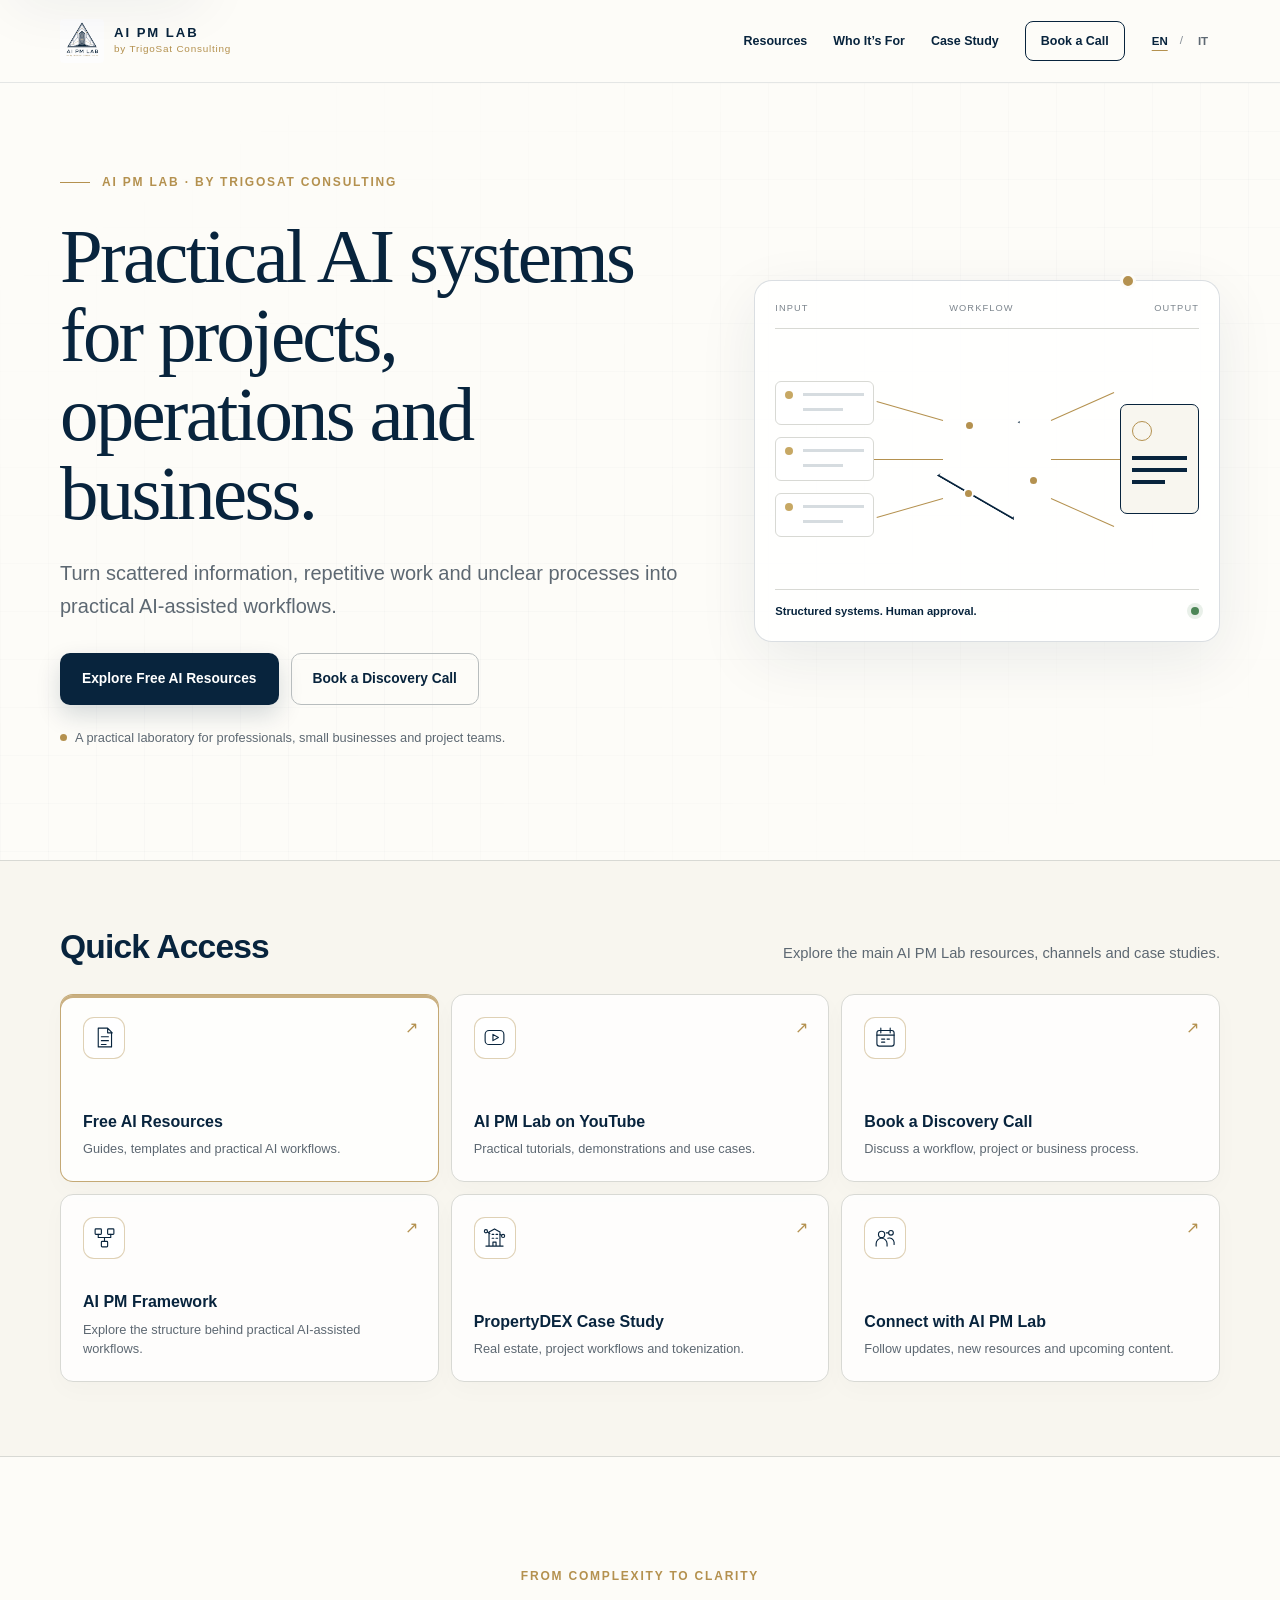
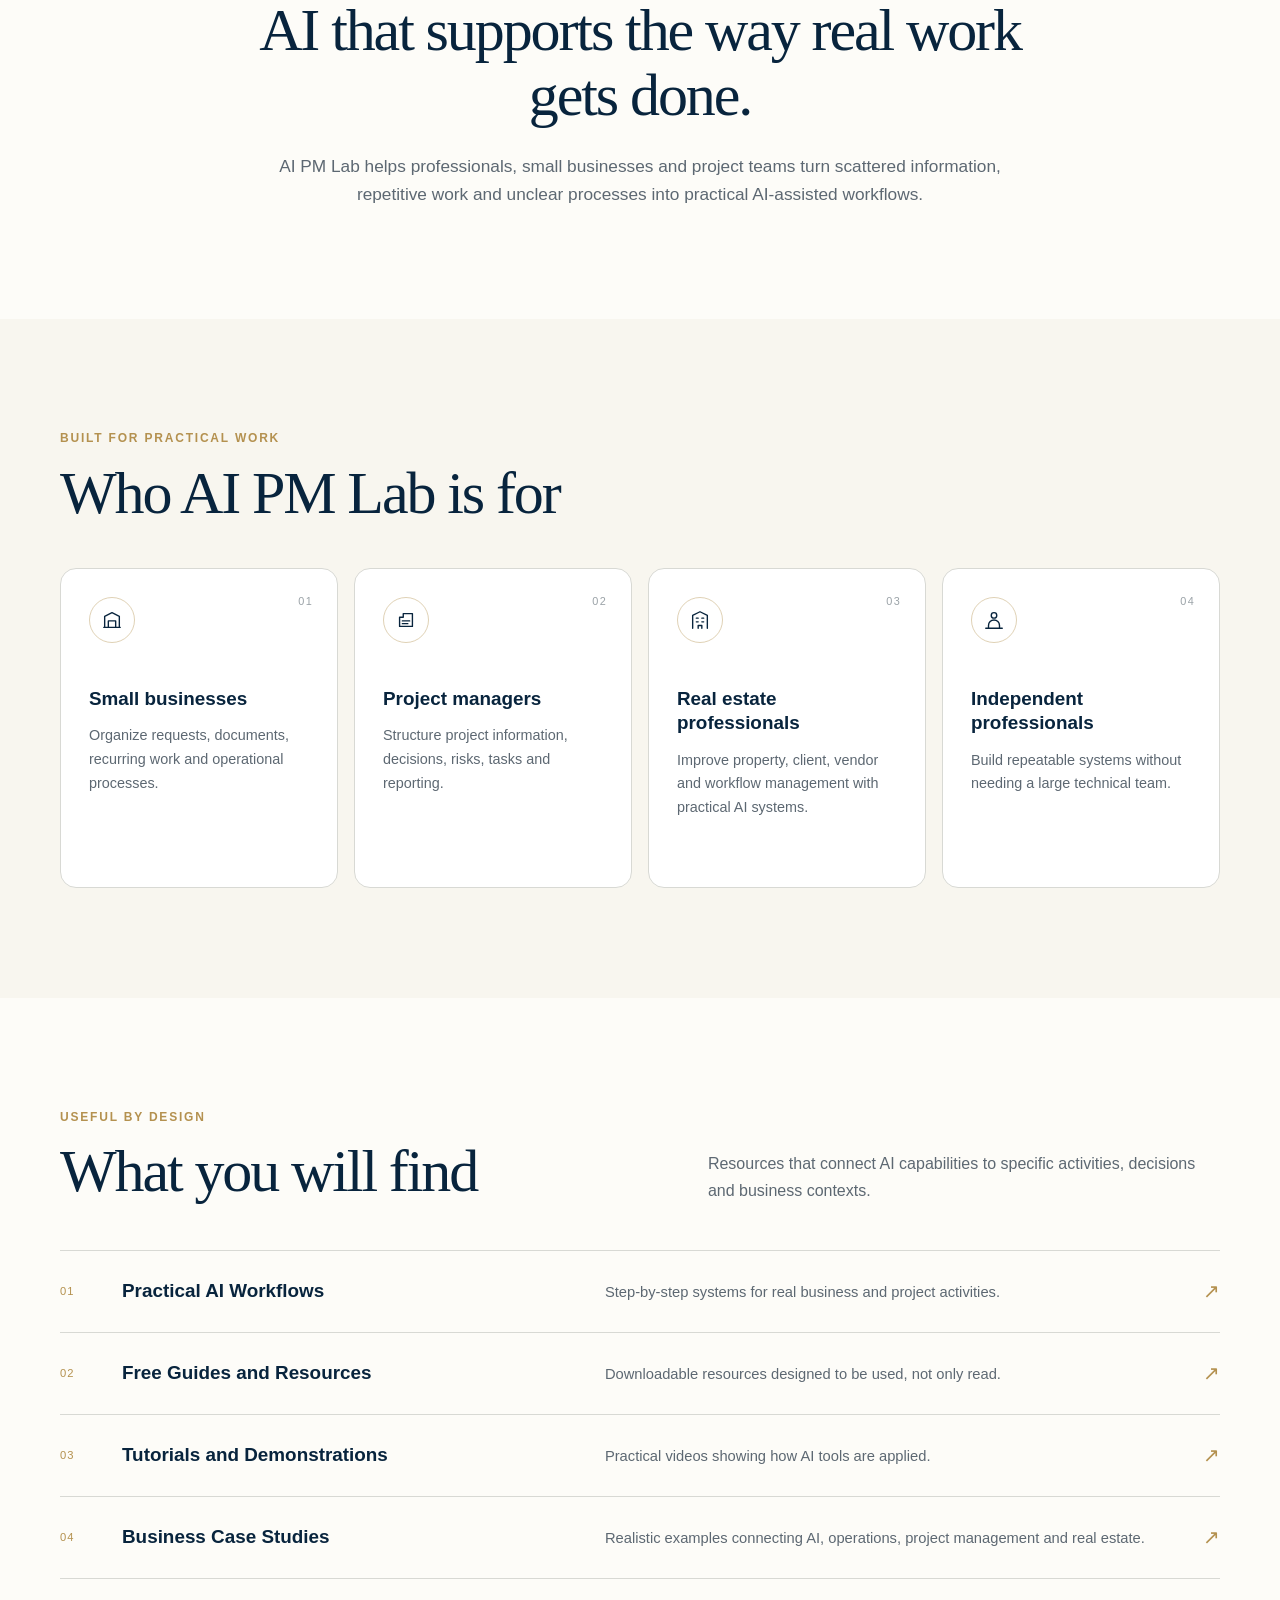
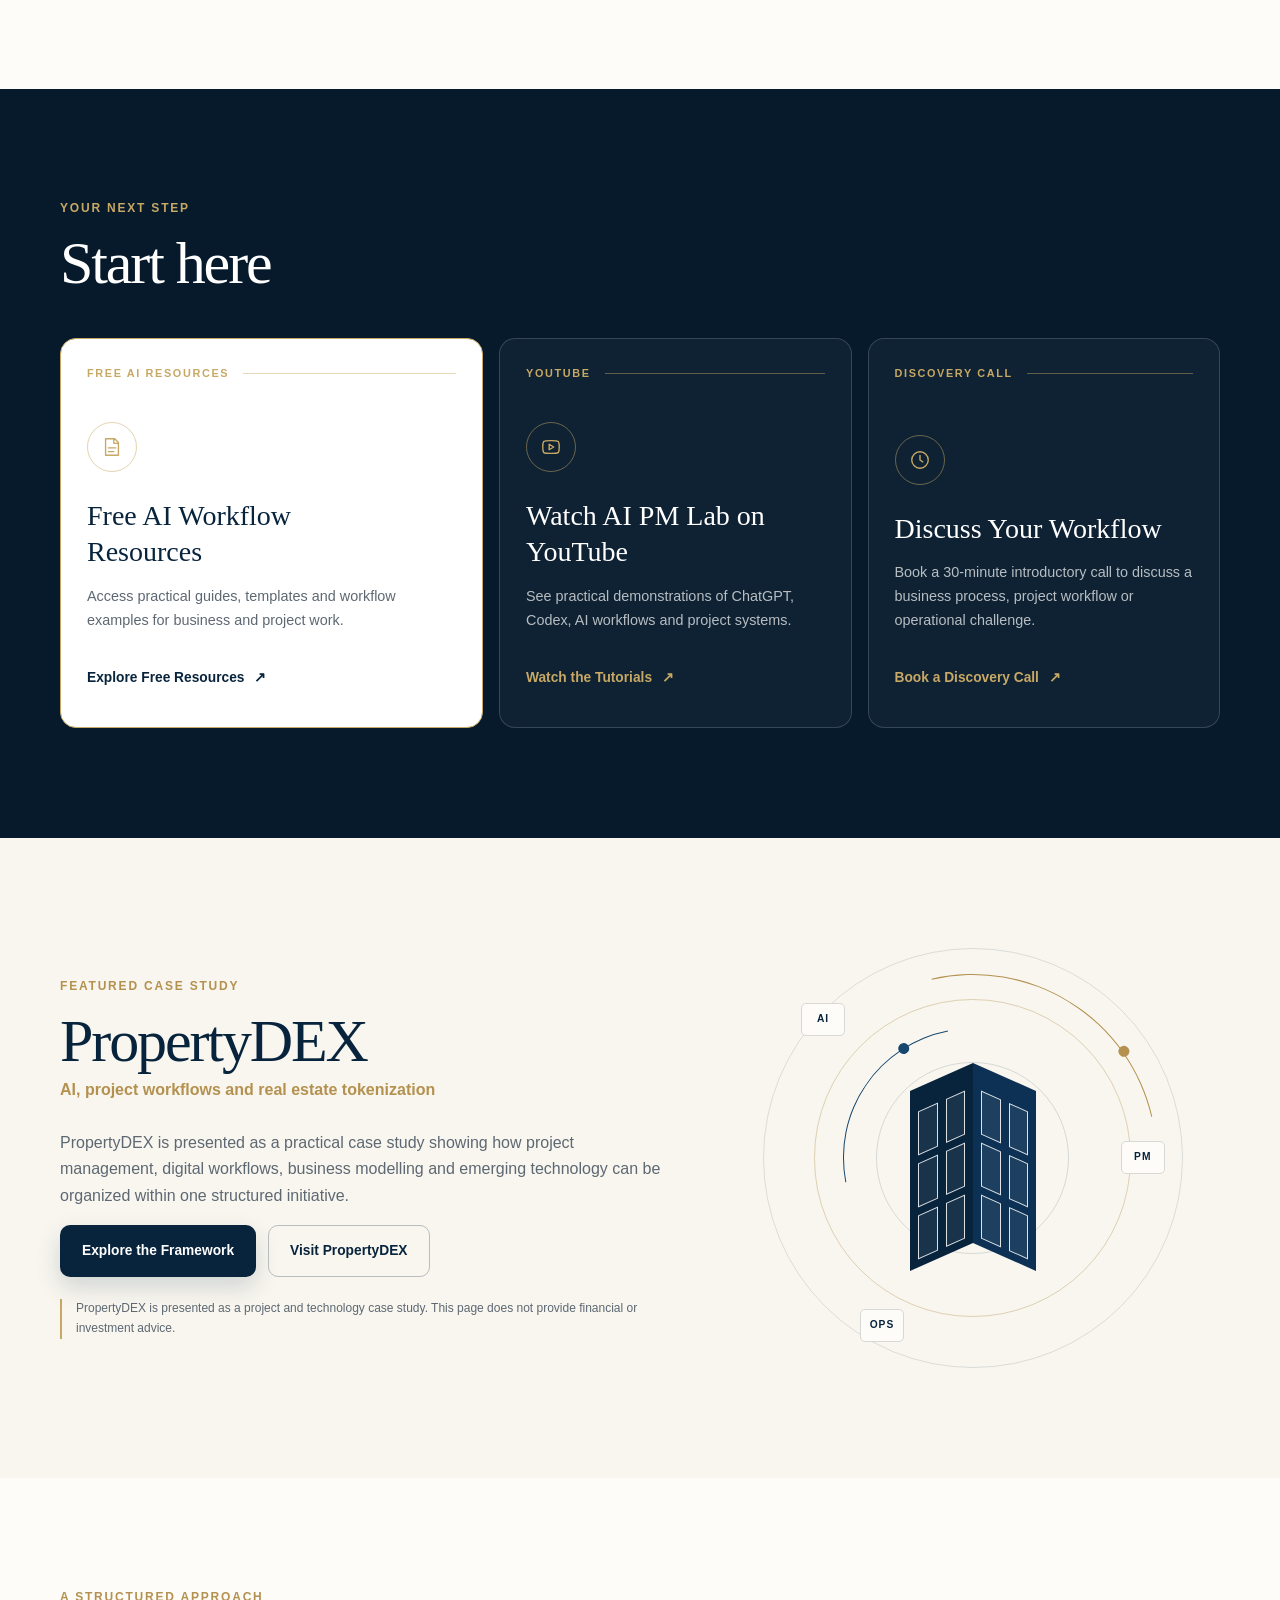
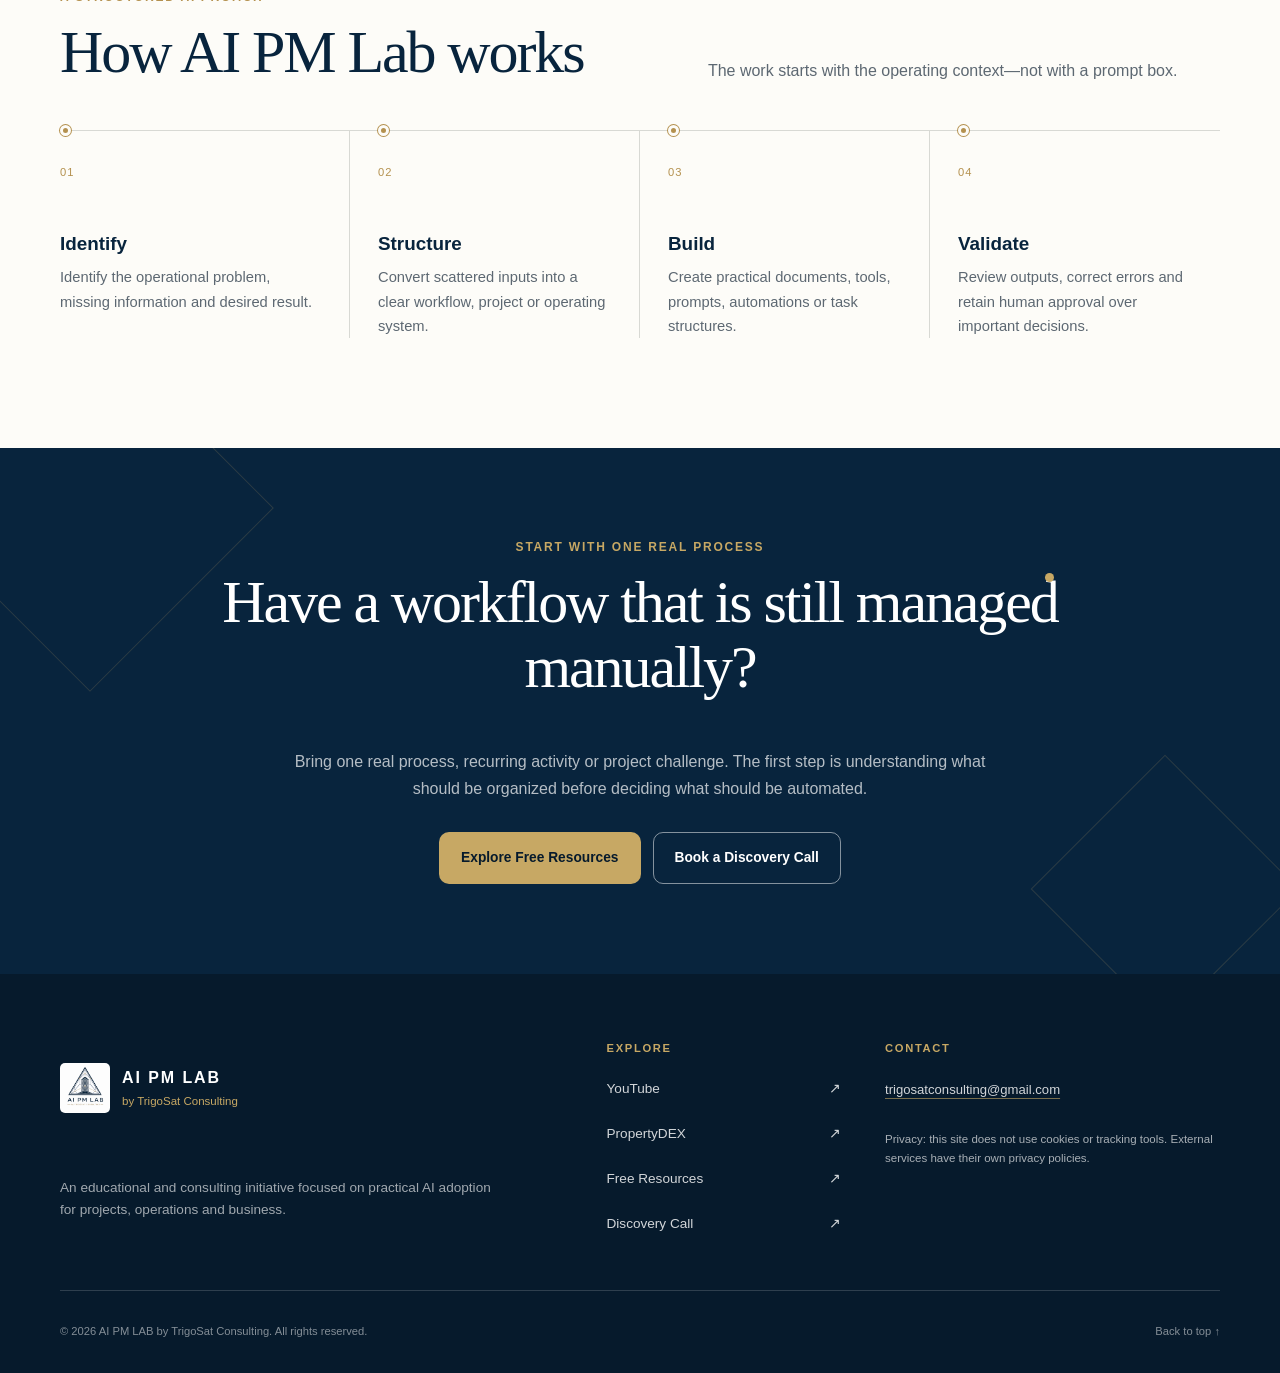
==== commit e6de419b: "Add Quick Access resource cards" ====
--- a/index.html
+++ b/index.html
@@ -109,6 +109,73 @@
                 <span class="status-dot"></span>
               </div>
             </div>
+          </div>
+        </div>
+      </section>
+
+      <section class="quick-access" aria-labelledby="quick-access-title">
+        <div class="container">
+          <div class="quick-access-heading reveal">
+            <div>
+              <h2 id="quick-access-title" data-i18n="quickTitle">Quick Access</h2>
+            </div>
+            <p data-i18n="quickSubtitle">Explore the main AI PM Lab resources, channels and case studies.</p>
+          </div>
+
+          <div class="quick-access-grid">
+            <a class="quick-card quick-card-featured reveal" href="https://aipmlab.propertydex.xyz/resourse" target="_blank" rel="noopener noreferrer" data-link="resources" data-aria-i18n="resourcesAria">
+              <span class="quick-icon" aria-hidden="true">
+                <svg viewBox="0 0 32 32"><path d="M8 4h12l5 5v19H8zM20 4v6h6M12 15h9M12 20h9M12 25h6"/></svg>
+              </span>
+              <span class="quick-arrow" aria-hidden="true">↗</span>
+              <h3 data-i18n="quickResourcesTitle">Free AI Resources</h3>
+              <p data-i18n="quickResourcesText">Guides, templates and practical AI workflows.</p>
+            </a>
+
+            <a class="quick-card reveal" href="https://openinapp.link/aipmlab" target="_blank" rel="noopener noreferrer" data-link="youtube" data-aria-i18n="youtubeAria">
+              <span class="quick-icon" aria-hidden="true">
+                <svg viewBox="0 0 32 32"><rect x="4" y="7" width="24" height="18" rx="5"/><path d="m14 12 7 4-7 4z"/></svg>
+              </span>
+              <span class="quick-arrow" aria-hidden="true">↗</span>
+              <h3 data-i18n="quickYoutubeTitle">AI PM Lab on YouTube</h3>
+              <p data-i18n="quickYoutubeText">Practical tutorials, demonstrations and use cases.</p>
+            </a>
+
+            <a class="quick-card reveal" href="https://calendly.com/trigosattokenization/30min" target="_blank" rel="noopener noreferrer" data-link="discovery" data-aria-i18n="callAria">
+              <span class="quick-icon" aria-hidden="true">
+                <svg viewBox="0 0 32 32"><rect x="5" y="7" width="22" height="20" rx="3"/><path d="M10 4v6M22 4v6M5 13h22M11 18h4M18 18h3M11 22h4"/></svg>
+              </span>
+              <span class="quick-arrow" aria-hidden="true">↗</span>
+              <h3 data-i18n="quickCallTitle">Book a Discovery Call</h3>
+              <p data-i18n="quickCallText">Discuss a workflow, project or business process.</p>
+            </a>
+
+            <a class="quick-card reveal" href="https://framework.propertydex.xyz/?open=signup" target="_blank" rel="noopener noreferrer" data-link="framework" data-aria-i18n="frameworkAria">
+              <span class="quick-icon" aria-hidden="true">
+                <svg viewBox="0 0 32 32"><rect x="4" y="5" width="8" height="7" rx="1"/><rect x="20" y="5" width="8" height="7" rx="1"/><rect x="12" y="21" width="8" height="7" rx="1"/><path d="M8 12v4h16v-4M16 16v5"/></svg>
+              </span>
+              <span class="quick-arrow" aria-hidden="true">↗</span>
+              <h3 data-i18n="quickFrameworkTitle">AI PM Framework</h3>
+              <p data-i18n="quickFrameworkText">Explore the structure behind practical AI-assisted workflows.</p>
+            </a>
+
+            <a class="quick-card reveal" href="https://propertydex.xyz" target="_blank" rel="noopener noreferrer" data-link="propertydex" data-aria-i18n="propertydexAria">
+              <span class="quick-icon" aria-hidden="true">
+                <svg viewBox="0 0 32 32"><path d="M9 27V9l7-4 7 4v18M5 27h22M13 12h2M18 12h2M13 17h2M18 17h2M14 27v-5h4v5"/><circle cx="5" cy="8" r="2"/><circle cx="27" cy="14" r="2"/><path d="m7 9 3 2M23 12l2 1"/></svg>
+              </span>
+              <span class="quick-arrow" aria-hidden="true">↗</span>
+              <h3 data-i18n="quickPropertyTitle">PropertyDEX Case Study</h3>
+              <p data-i18n="quickPropertyText">Real estate, project workflows and tokenization.</p>
+            </a>
+
+            <a class="quick-card reveal" href="https://openinapp.link/aipmlab" target="_blank" rel="noopener noreferrer" data-link="community" data-aria-i18n="communityAria">
+              <span class="quick-icon" aria-hidden="true">
+                <svg viewBox="0 0 32 32"><circle cx="11" cy="12" r="4"/><circle cx="23" cy="10" r="3"/><path d="M4 27v-3a7 7 0 0 1 14 0v3M19 17a6 6 0 0 1 8 5v3M17 10h3"/></svg>
+              </span>
+              <span class="quick-arrow" aria-hidden="true">↗</span>
+              <h3 data-i18n="quickCommunityTitle">Connect with AI PM Lab</h3>
+              <p data-i18n="quickCommunityText">Follow updates, new resources and upcoming content.</p>
+            </a>
           </div>
         </div>
       </section>
--- a/styles.css
+++ b/styles.css
@@ -152,6 +152,28 @@
 .map-output b { height: 4px; display: block; margin-top: 8px; background: var(--navy-900); }.map-output b:last-child { width: 60%; }
 .visual-caption { display: flex; justify-content: space-between; align-items: center; padding-top: 12px; border-top: 1px solid var(--line); color: var(--navy-900); font-size: 0.7rem; font-weight: 700; }
 .status-dot { width: 8px; height: 8px; border-radius: 50%; background: #4d8657; box-shadow: 0 0 0 4px rgba(77, 134, 87, 0.12); }
+
+/* ---------- Quick access ---------- */
+.quick-access { padding: 58px 0 64px; border-top: 1px solid var(--line); background: var(--ivory); }
+.quick-access-heading { display: grid; gap: 10px; margin-bottom: 28px; }
+.quick-access-heading h2 { margin-bottom: 0; color: var(--navy-900); font-family: var(--font-body); font-size: clamp(1.55rem, 3vw, 2.1rem); font-weight: 750; letter-spacing: -0.025em; }
+.quick-access-heading > p { max-width: 520px; margin-bottom: 0; font-size: 0.92rem; }
+.quick-access-grid { display: grid; grid-template-columns: minmax(0, 1fr); gap: 12px; }
+.quick-card {
+  position: relative; min-width: 0; min-height: 188px; display: flex; flex-direction: column; padding: 22px;
+  border: 1px solid var(--line); border-radius: 13px; background: rgba(255, 255, 255, 0.82); text-decoration: none;
+  box-shadow: 0 8px 24px rgba(8, 36, 61, 0.025);
+  transition: transform 180ms ease, border-color 180ms ease, box-shadow 180ms ease, background 180ms ease;
+}
+.quick-card:hover { transform: translateY(-2px); border-color: rgba(8, 36, 61, 0.28); background: var(--white); box-shadow: 0 12px 28px rgba(8, 36, 61, 0.055); }
+.quick-card-featured { border-color: rgba(180, 145, 79, 0.78); box-shadow: inset 0 3px 0 rgba(180, 145, 79, 0.72), 0 8px 24px rgba(8, 36, 61, 0.025); }
+.quick-card-featured:hover { border-color: var(--gold-500); }
+.quick-icon { width: 42px; height: 42px; display: grid; place-items: center; margin-bottom: 26px; border: 1px solid rgba(180, 145, 79, 0.42); border-radius: 11px; color: var(--navy-900); background: var(--white); }
+.quick-icon svg { width: 25px; height: 25px; fill: none; stroke: currentColor; stroke-width: 1.45; stroke-linecap: round; stroke-linejoin: round; }
+.quick-arrow { position: absolute; top: 20px; right: 20px; color: var(--gold-500); font-size: 1rem; transition: transform 180ms ease; }
+.quick-card:hover .quick-arrow { transform: translate(2px, -2px); }
+.quick-card h3 { margin: auto 30px 7px 0; font-size: 1rem; }
+.quick-card p { margin-bottom: 0; font-size: 0.8rem; line-height: 1.5; }
 
 /* ---------- Intro and information cards ---------- */
 .section-intro { border-top: 1px solid var(--line); }
@@ -264,6 +286,7 @@
   .brand-copy { display: block; }
   .button-group { flex-direction: row; flex-wrap: wrap; }
   .button { width: auto; }
+  .quick-access-grid { grid-template-columns: repeat(2, minmax(0, 1fr)); }
   .feature-row { grid-template-columns: 48px minmax(180px, 0.9fr) minmax(240px, 1.1fr) 28px; align-items: center; }
   .feature-row p { grid-column: auto; margin: 0; }
   .footer-bottom { flex-direction: row; justify-content: space-between; align-items: center; }
@@ -271,6 +294,9 @@
 
 @media (min-width: 700px) {
   .section { padding: 110px 0; }
+  .quick-access { padding: 68px 0 74px; }
+  .quick-access-heading { grid-template-columns: 1fr 1fr; align-items: end; }
+  .quick-access-heading > p { justify-self: end; }
   .card-grid-four { grid-template-columns: repeat(2, 1fr); }
   .resource-grid { grid-template-columns: repeat(2, 1fr); }
   .resource-card-featured { grid-column: 1 / -1; min-height: 350px; }
@@ -292,6 +318,7 @@
   .primary-navigation .nav-call { min-height: 40px; padding: 8px 15px; border: 1px solid var(--navy-900); border-radius: 8px; }
   .language-switcher { order: initial; }
   .hero { padding: 90px 0 112px; }
+  .quick-access-grid { grid-template-columns: repeat(3, minmax(0, 1fr)); }
   .hero-grid { grid-template-columns: minmax(0, 1.15fr) minmax(390px, 0.85fr); gap: 64px; }
   .hero h1 { font-size: clamp(3.8rem, 6vw, 5.25rem); }
   .split-heading { grid-template-columns: 1.1fr 0.9fr; align-items: end; }
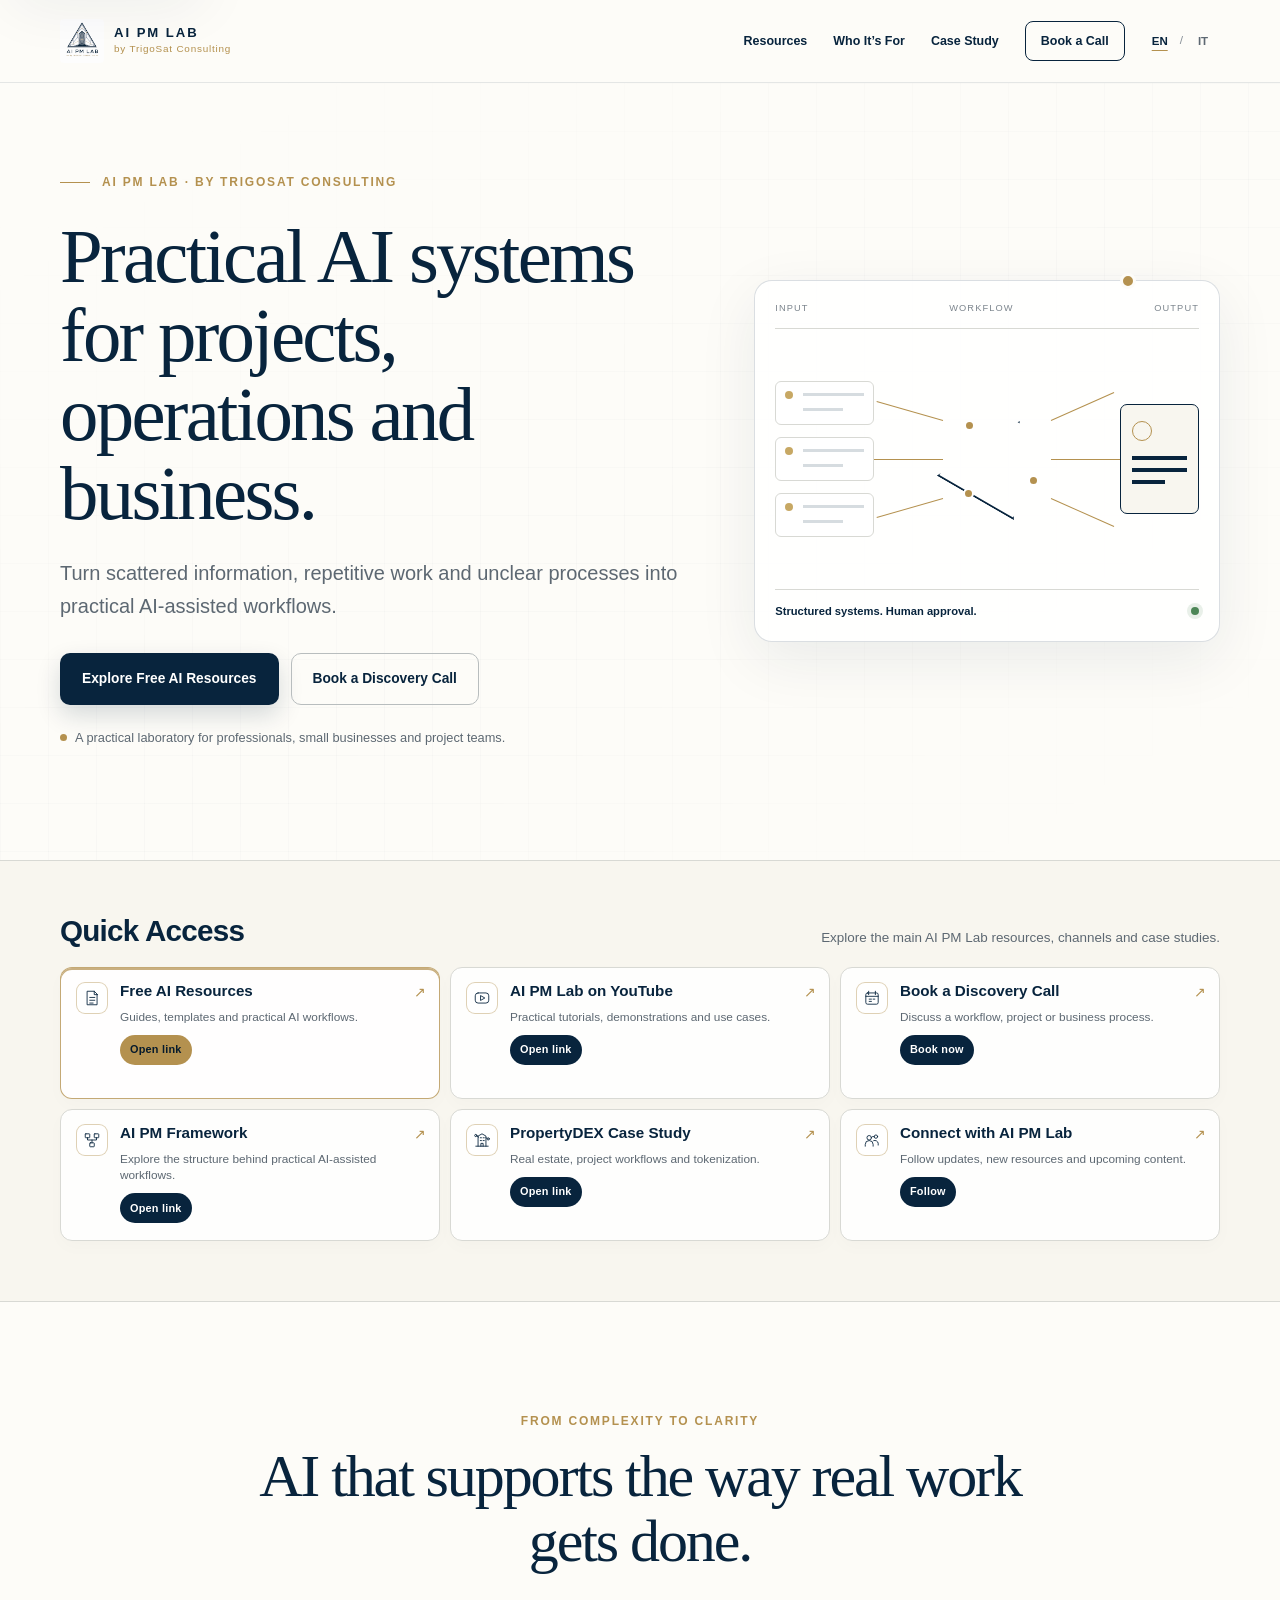
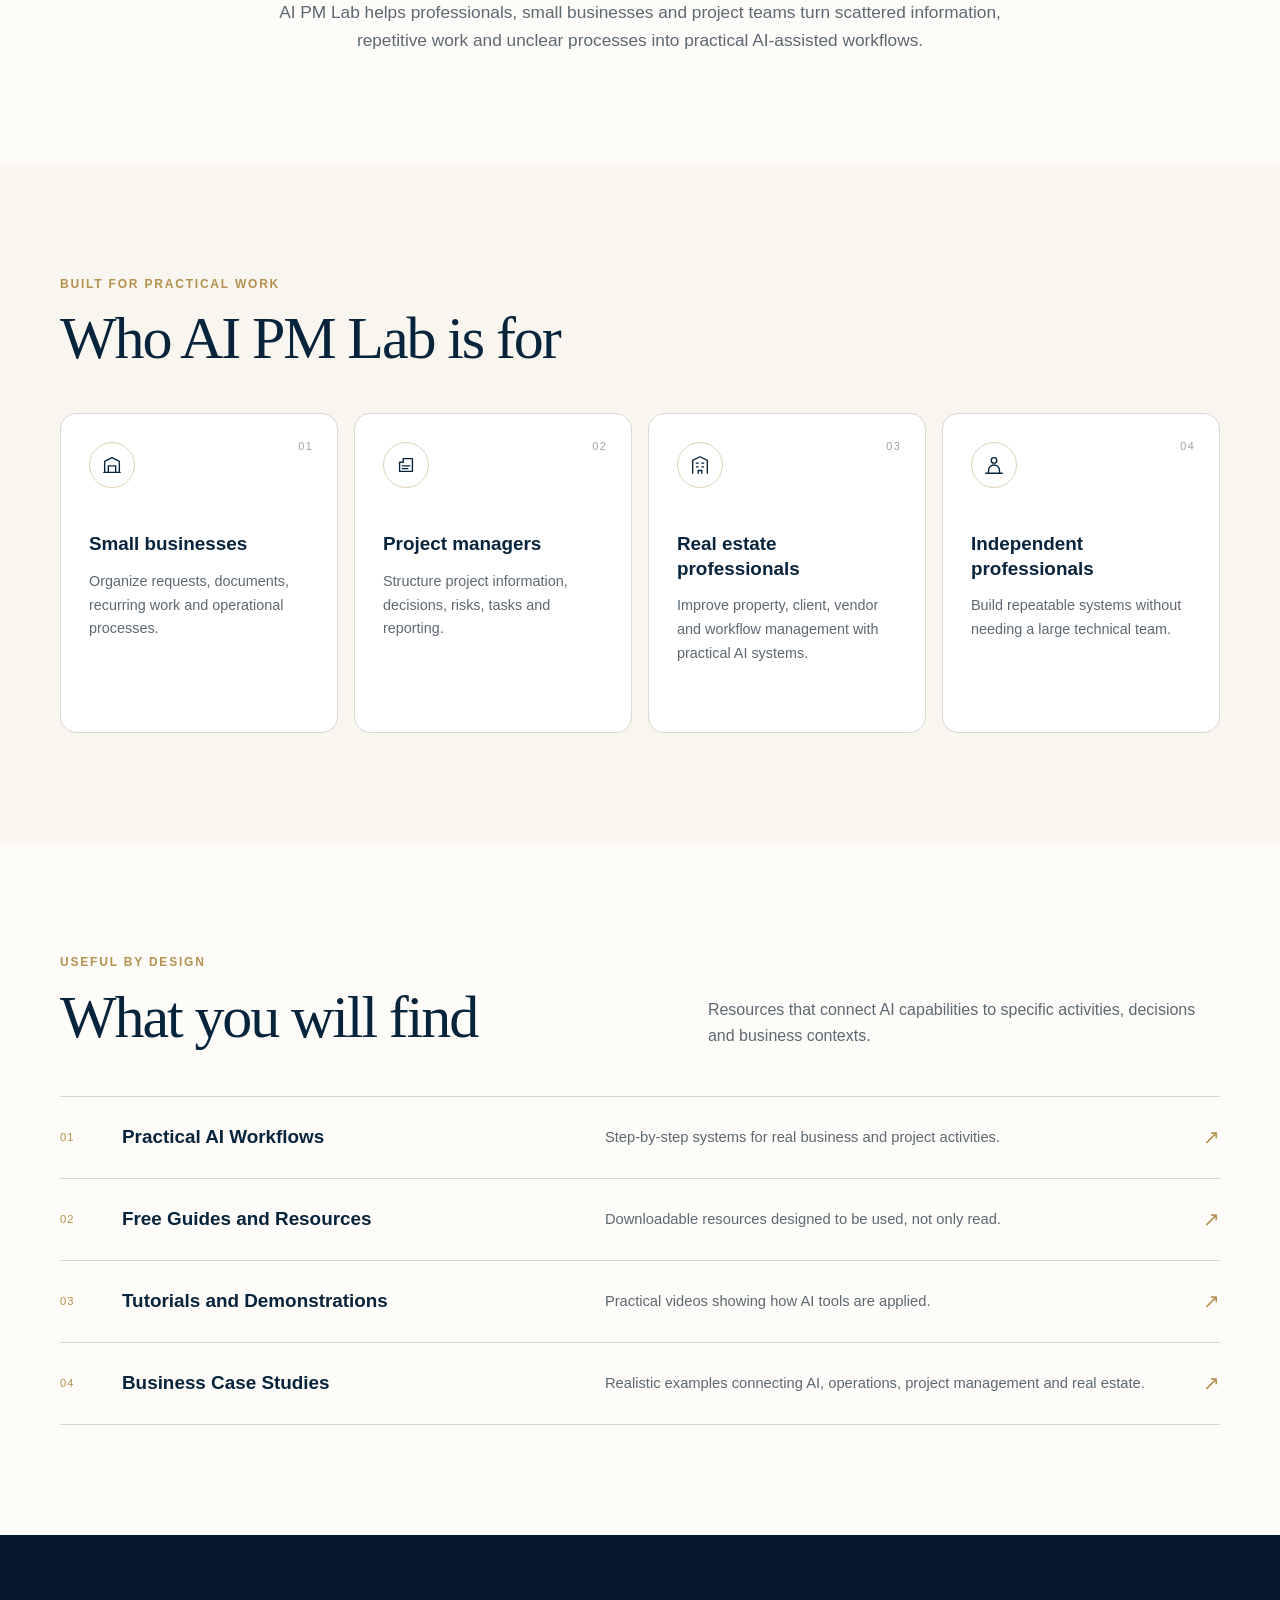
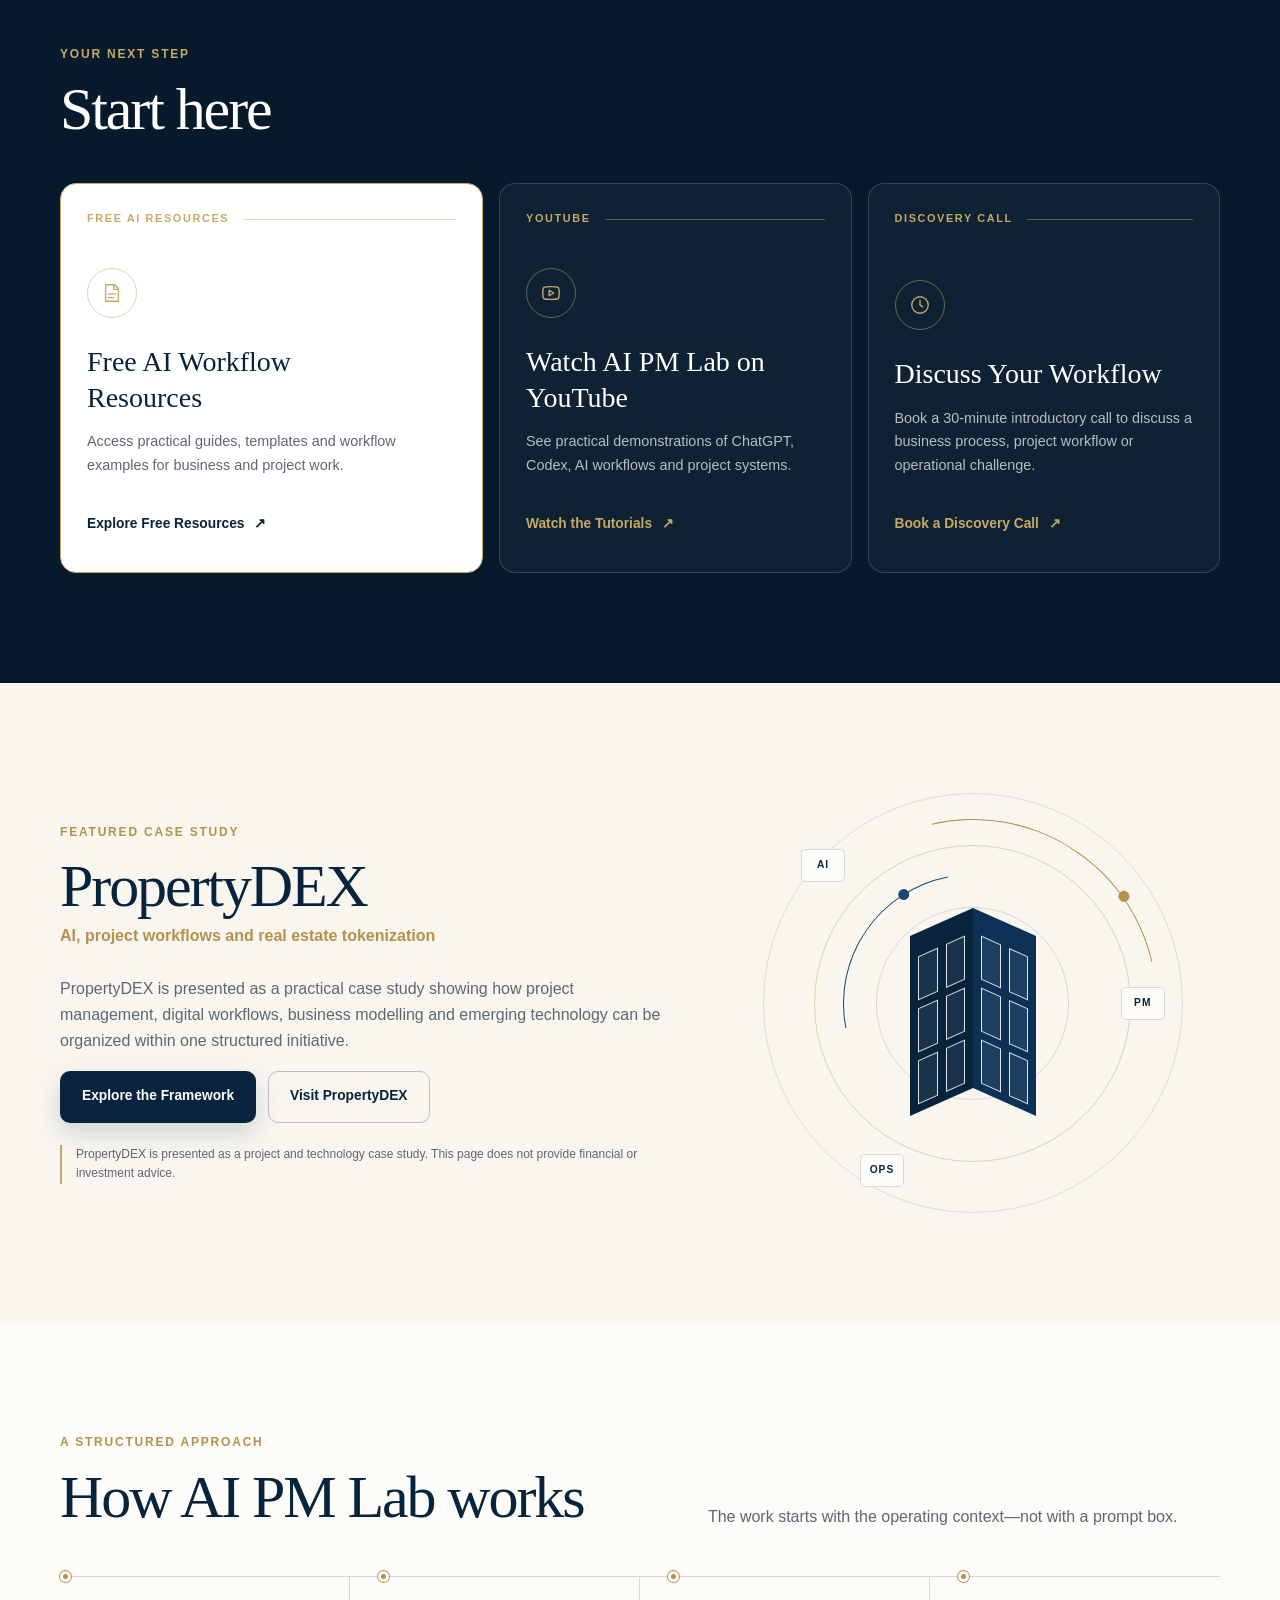
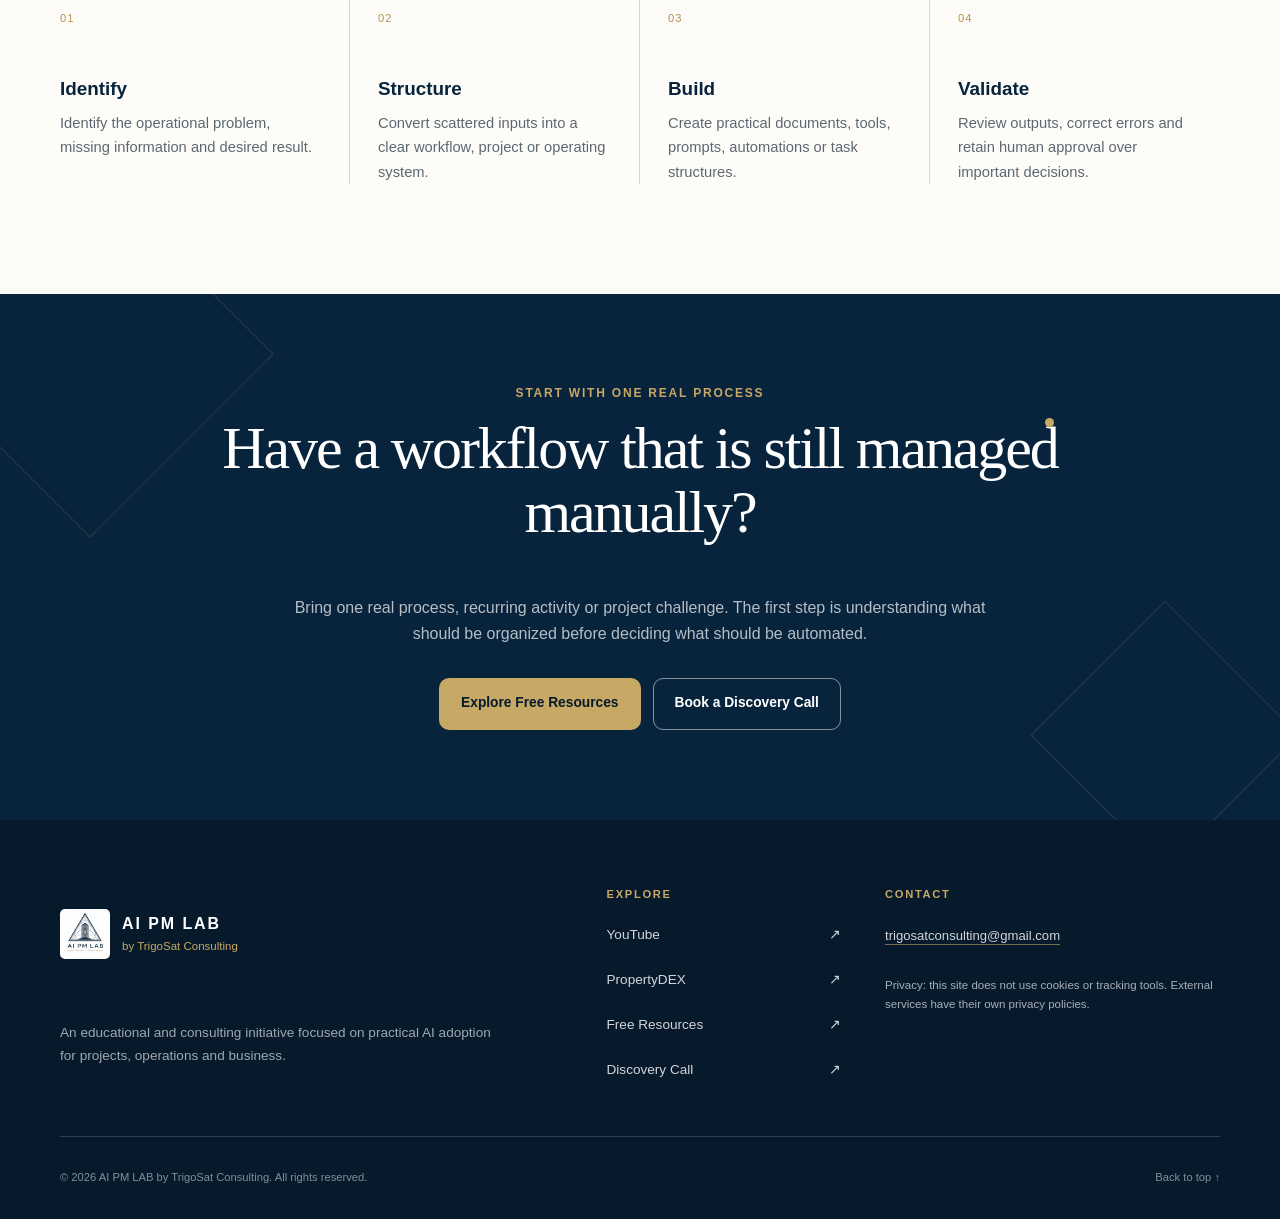
==== commit 6571f974: "Compact quick access cards" ====
--- a/index.html
+++ b/index.html
@@ -130,6 +130,7 @@
               <span class="quick-arrow" aria-hidden="true">↗</span>
               <h3 data-i18n="quickResourcesTitle">Free AI Resources</h3>
               <p data-i18n="quickResourcesText">Guides, templates and practical AI workflows.</p>
+              <span class="quick-button" aria-hidden="true" data-i18n="quickOpenButton">Open link</span>
             </a>
 
             <a class="quick-card reveal" href="https://openinapp.link/aipmlab" target="_blank" rel="noopener noreferrer" data-link="youtube" data-aria-i18n="youtubeAria">
@@ -139,6 +140,7 @@
               <span class="quick-arrow" aria-hidden="true">↗</span>
               <h3 data-i18n="quickYoutubeTitle">AI PM Lab on YouTube</h3>
               <p data-i18n="quickYoutubeText">Practical tutorials, demonstrations and use cases.</p>
+              <span class="quick-button" aria-hidden="true" data-i18n="quickOpenButton">Open link</span>
             </a>
 
             <a class="quick-card reveal" href="https://calendly.com/trigosattokenization/30min" target="_blank" rel="noopener noreferrer" data-link="discovery" data-aria-i18n="callAria">
@@ -148,6 +150,7 @@
               <span class="quick-arrow" aria-hidden="true">↗</span>
               <h3 data-i18n="quickCallTitle">Book a Discovery Call</h3>
               <p data-i18n="quickCallText">Discuss a workflow, project or business process.</p>
+              <span class="quick-button" aria-hidden="true" data-i18n="quickBookButton">Book now</span>
             </a>
 
             <a class="quick-card reveal" href="https://framework.propertydex.xyz/?open=signup" target="_blank" rel="noopener noreferrer" data-link="framework" data-aria-i18n="frameworkAria">
@@ -157,6 +160,7 @@
               <span class="quick-arrow" aria-hidden="true">↗</span>
               <h3 data-i18n="quickFrameworkTitle">AI PM Framework</h3>
               <p data-i18n="quickFrameworkText">Explore the structure behind practical AI-assisted workflows.</p>
+              <span class="quick-button" aria-hidden="true" data-i18n="quickOpenButton">Open link</span>
             </a>
 
             <a class="quick-card reveal" href="https://propertydex.xyz" target="_blank" rel="noopener noreferrer" data-link="propertydex" data-aria-i18n="propertydexAria">
@@ -166,6 +170,7 @@
               <span class="quick-arrow" aria-hidden="true">↗</span>
               <h3 data-i18n="quickPropertyTitle">PropertyDEX Case Study</h3>
               <p data-i18n="quickPropertyText">Real estate, project workflows and tokenization.</p>
+              <span class="quick-button" aria-hidden="true" data-i18n="quickOpenButton">Open link</span>
             </a>
 
             <a class="quick-card reveal" href="https://openinapp.link/aipmlab" target="_blank" rel="noopener noreferrer" data-link="community" data-aria-i18n="communityAria">
@@ -175,6 +180,7 @@
               <span class="quick-arrow" aria-hidden="true">↗</span>
               <h3 data-i18n="quickCommunityTitle">Connect with AI PM Lab</h3>
               <p data-i18n="quickCommunityText">Follow updates, new resources and upcoming content.</p>
+              <span class="quick-button" aria-hidden="true" data-i18n="quickFollowButton">Follow</span>
             </a>
           </div>
         </div>
--- a/styles.css
+++ b/styles.css
@@ -154,26 +154,28 @@
 .status-dot { width: 8px; height: 8px; border-radius: 50%; background: #4d8657; box-shadow: 0 0 0 4px rgba(77, 134, 87, 0.12); }
 
 /* ---------- Quick access ---------- */
-.quick-access { padding: 58px 0 64px; border-top: 1px solid var(--line); background: var(--ivory); }
-.quick-access-heading { display: grid; gap: 10px; margin-bottom: 28px; }
-.quick-access-heading h2 { margin-bottom: 0; color: var(--navy-900); font-family: var(--font-body); font-size: clamp(1.55rem, 3vw, 2.1rem); font-weight: 750; letter-spacing: -0.025em; }
-.quick-access-heading > p { max-width: 520px; margin-bottom: 0; font-size: 0.92rem; }
-.quick-access-grid { display: grid; grid-template-columns: minmax(0, 1fr); gap: 12px; }
+.quick-access { padding: 44px 0 50px; border-top: 1px solid var(--line); background: var(--ivory); }
+.quick-access-heading { display: grid; gap: 8px; margin-bottom: 20px; }
+.quick-access-heading h2 { margin-bottom: 0; color: var(--navy-900); font-family: var(--font-body); font-size: clamp(1.35rem, 2.6vw, 1.85rem); font-weight: 750; letter-spacing: -0.025em; }
+.quick-access-heading > p { max-width: 520px; margin-bottom: 0; font-size: 0.84rem; line-height: 1.45; }
+.quick-access-grid { display: grid; grid-template-columns: minmax(0, 1fr); gap: 10px; }
 .quick-card {
-  position: relative; min-width: 0; min-height: 188px; display: flex; flex-direction: column; padding: 22px;
-  border: 1px solid var(--line); border-radius: 13px; background: rgba(255, 255, 255, 0.82); text-decoration: none;
-  box-shadow: 0 8px 24px rgba(8, 36, 61, 0.025);
+  position: relative; min-width: 0; min-height: 132px; display: grid; grid-template-columns: 32px 1fr; gap: 8px 12px; align-content: start; padding: 14px 15px;
+  border: 1px solid var(--line); border-radius: 12px; background: rgba(255, 255, 255, 0.9); text-decoration: none;
+  box-shadow: 0 6px 18px rgba(8, 36, 61, 0.02);
   transition: transform 180ms ease, border-color 180ms ease, box-shadow 180ms ease, background 180ms ease;
 }
 .quick-card:hover { transform: translateY(-2px); border-color: rgba(8, 36, 61, 0.28); background: var(--white); box-shadow: 0 12px 28px rgba(8, 36, 61, 0.055); }
-.quick-card-featured { border-color: rgba(180, 145, 79, 0.78); box-shadow: inset 0 3px 0 rgba(180, 145, 79, 0.72), 0 8px 24px rgba(8, 36, 61, 0.025); }
+.quick-card-featured { border-color: rgba(180, 145, 79, 0.78); box-shadow: inset 0 2px 0 rgba(180, 145, 79, 0.72), 0 6px 18px rgba(8, 36, 61, 0.02); }
 .quick-card-featured:hover { border-color: var(--gold-500); }
-.quick-icon { width: 42px; height: 42px; display: grid; place-items: center; margin-bottom: 26px; border: 1px solid rgba(180, 145, 79, 0.42); border-radius: 11px; color: var(--navy-900); background: var(--white); }
-.quick-icon svg { width: 25px; height: 25px; fill: none; stroke: currentColor; stroke-width: 1.45; stroke-linecap: round; stroke-linejoin: round; }
-.quick-arrow { position: absolute; top: 20px; right: 20px; color: var(--gold-500); font-size: 1rem; transition: transform 180ms ease; }
+.quick-icon { grid-row: 1 / span 3; width: 32px; height: 32px; display: grid; place-items: center; border: 1px solid rgba(180, 145, 79, 0.42); border-radius: 9px; color: var(--navy-900); background: var(--white); }
+.quick-icon svg { width: 18px; height: 18px; fill: none; stroke: currentColor; stroke-width: 1.55; stroke-linecap: round; stroke-linejoin: round; }
+.quick-arrow { position: absolute; top: 13px; right: 13px; color: var(--gold-500); font-size: 0.88rem; transition: transform 180ms ease; }
 .quick-card:hover .quick-arrow { transform: translate(2px, -2px); }
-.quick-card h3 { margin: auto 30px 7px 0; font-size: 1rem; }
-.quick-card p { margin-bottom: 0; font-size: 0.8rem; line-height: 1.5; }
+.quick-card h3 { margin: 0 22px 0 0; font-size: 0.95rem; line-height: 1.22; }
+.quick-card p { margin: 0; font-size: 0.74rem; line-height: 1.38; }
+.quick-button { width: max-content; min-height: 30px; display: inline-flex; align-items: center; justify-content: center; margin-top: 2px; padding: 6px 10px; border-radius: 999px; background: var(--navy-900); color: var(--white); font-size: 0.68rem; font-weight: 800; letter-spacing: 0.02em; }
+.quick-card-featured .quick-button { background: var(--gold-500); color: var(--navy-950); }
 
 /* ---------- Intro and information cards ---------- */
 .section-intro { border-top: 1px solid var(--line); }
@@ -294,7 +296,7 @@
 
 @media (min-width: 700px) {
   .section { padding: 110px 0; }
-  .quick-access { padding: 68px 0 74px; }
+  .quick-access { padding: 54px 0 60px; }
   .quick-access-heading { grid-template-columns: 1fr 1fr; align-items: end; }
   .quick-access-heading > p { justify-self: end; }
   .card-grid-four { grid-template-columns: repeat(2, 1fr); }
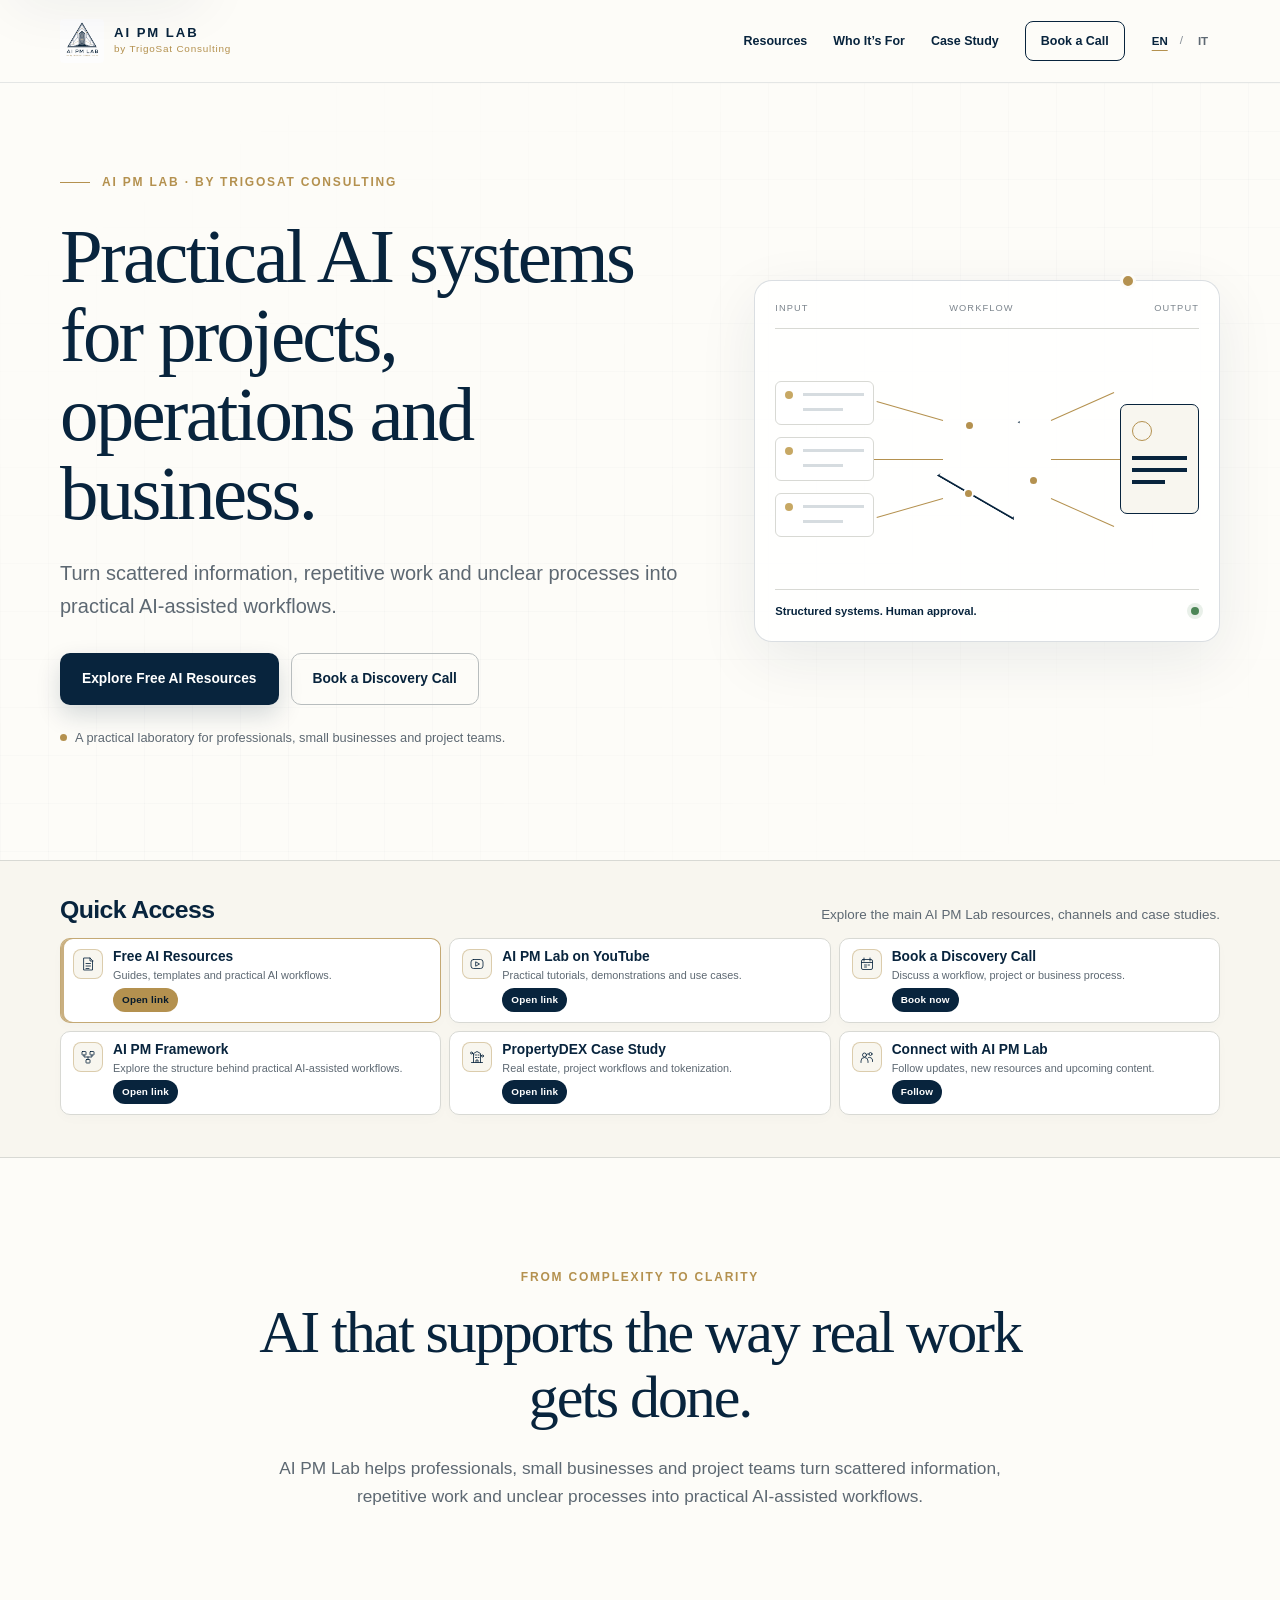
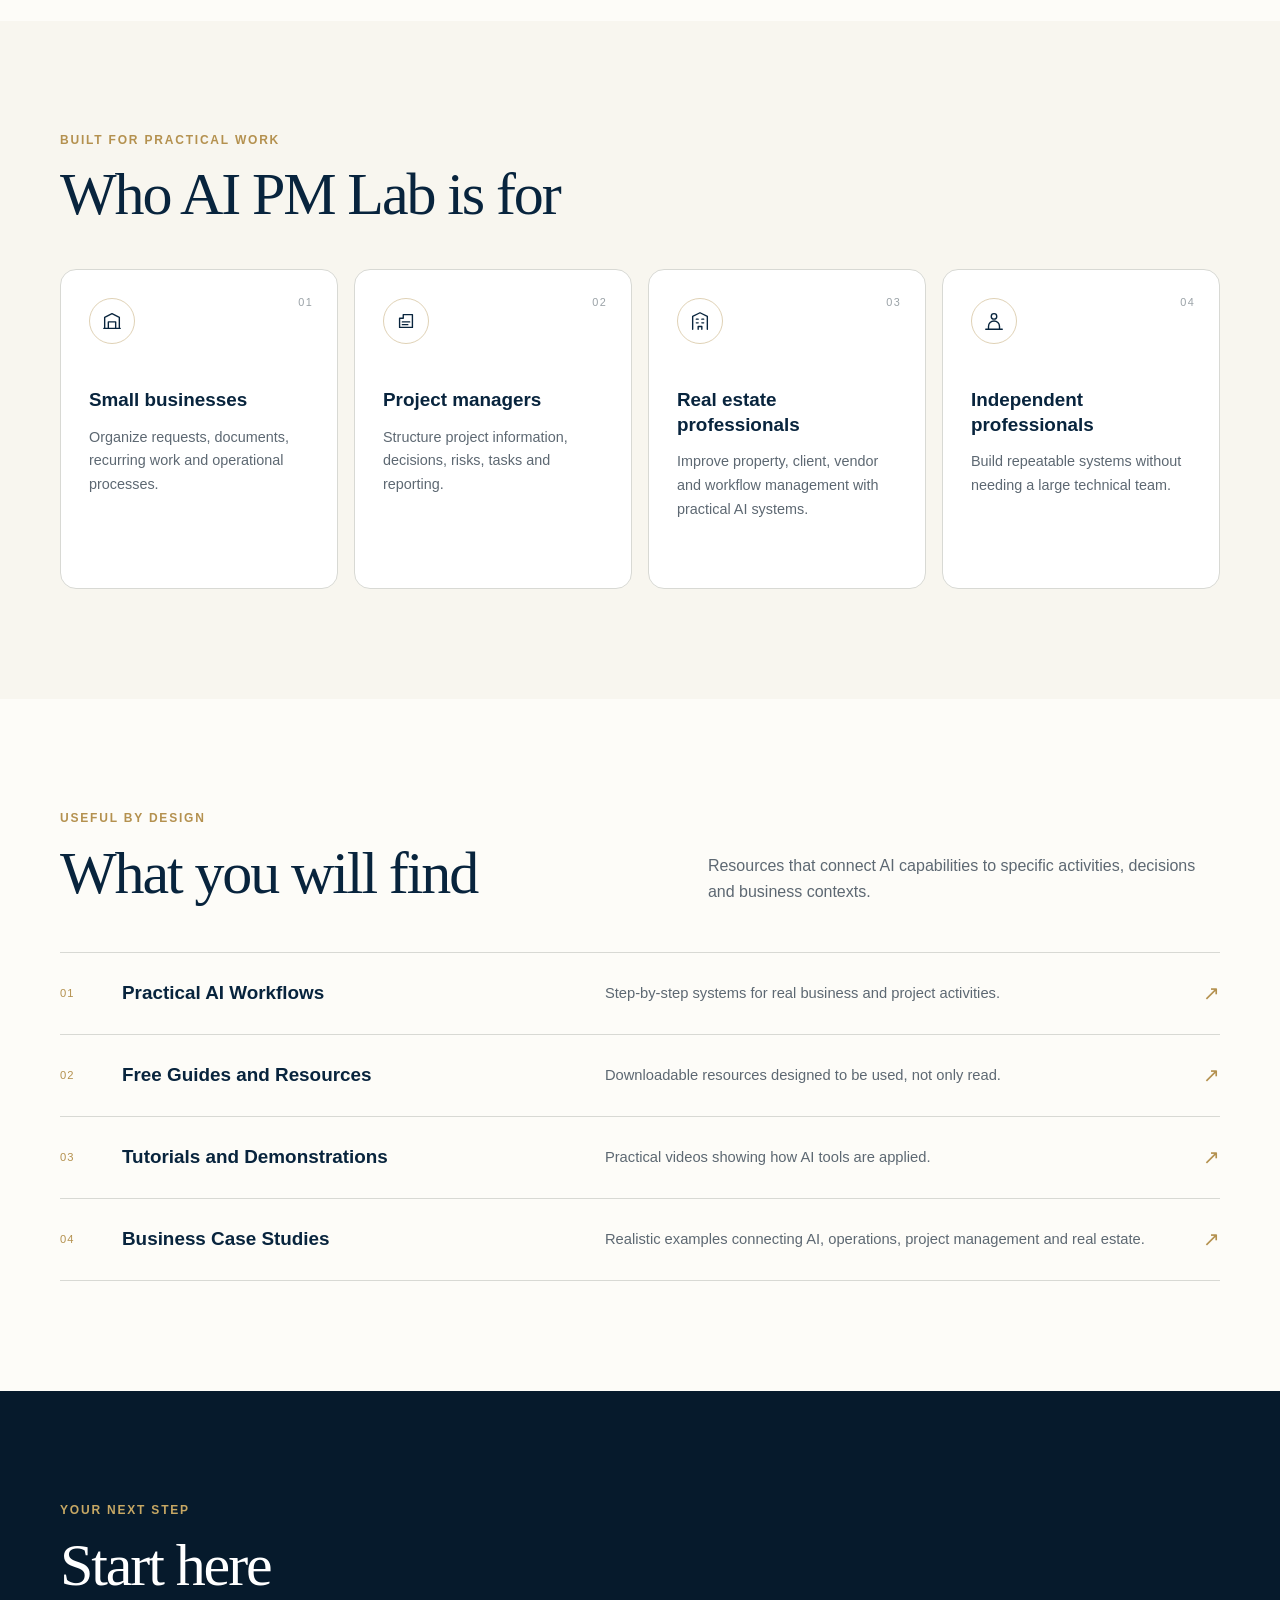
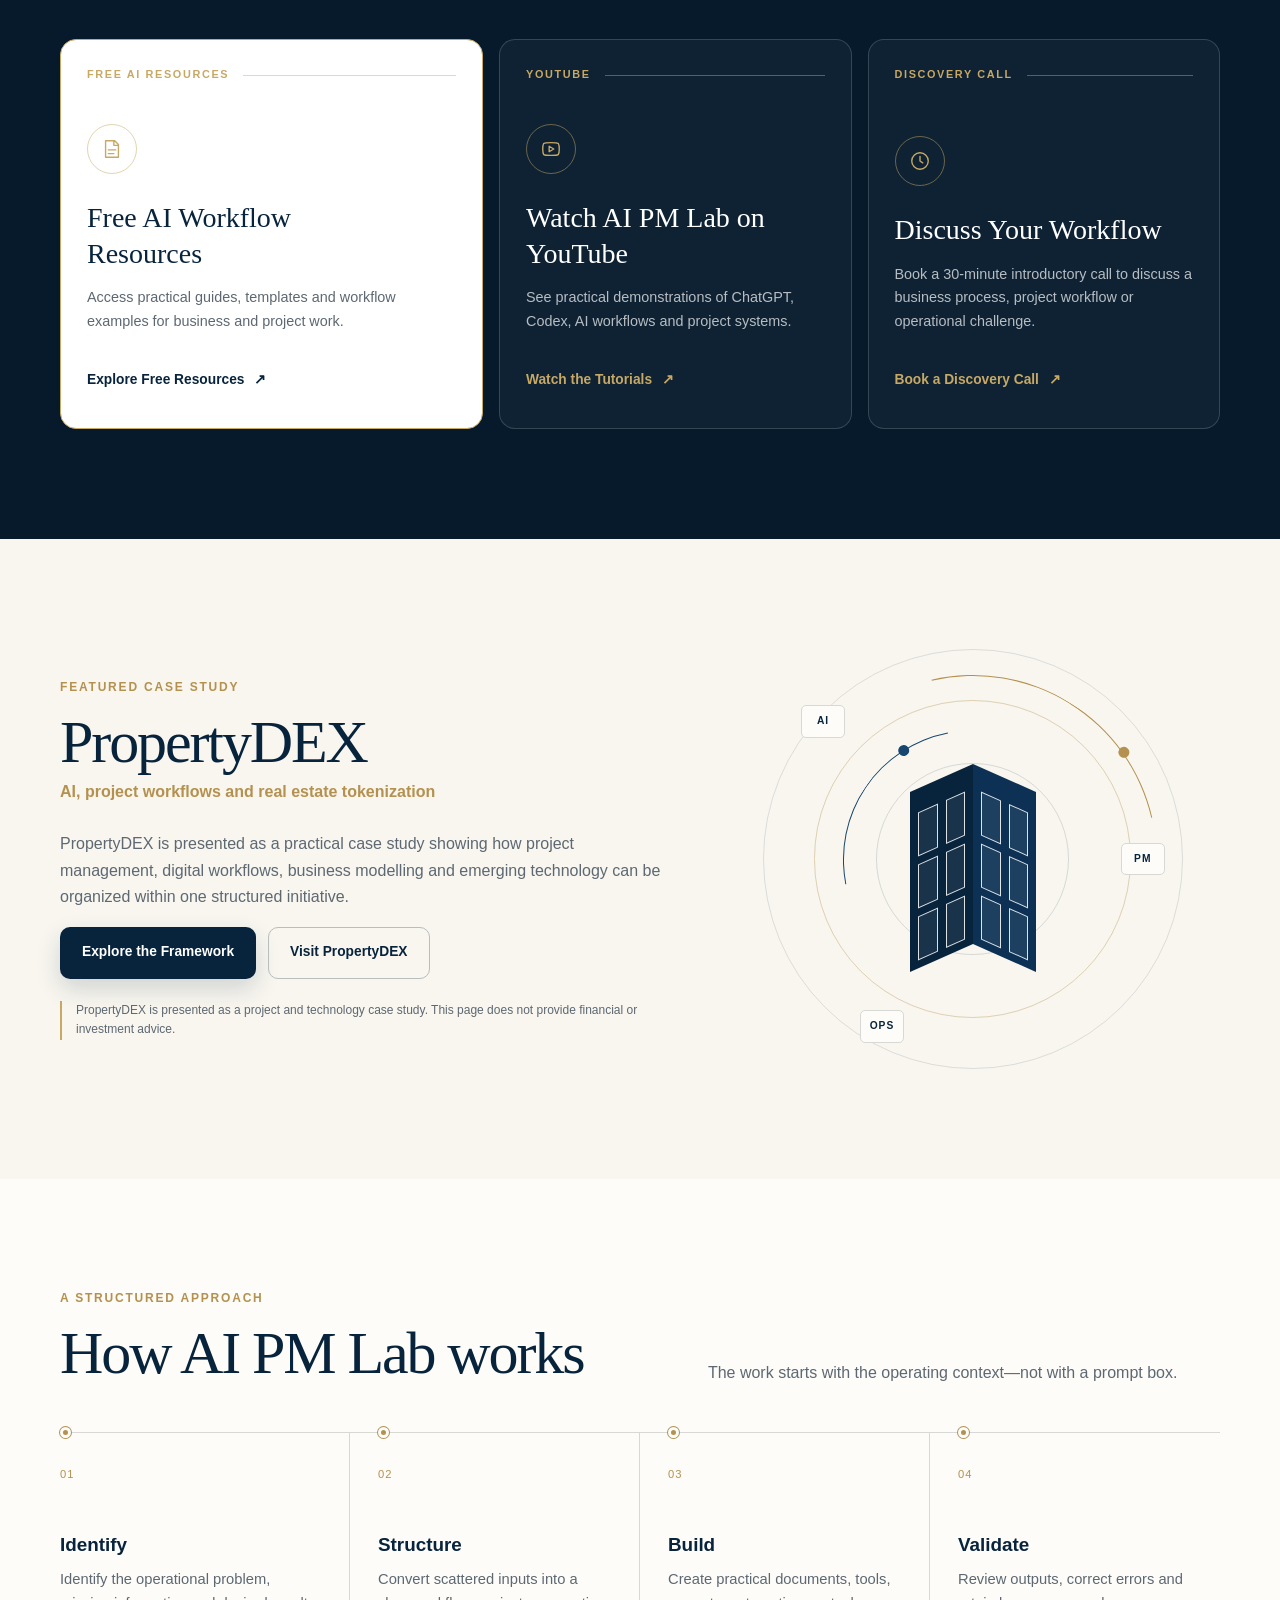
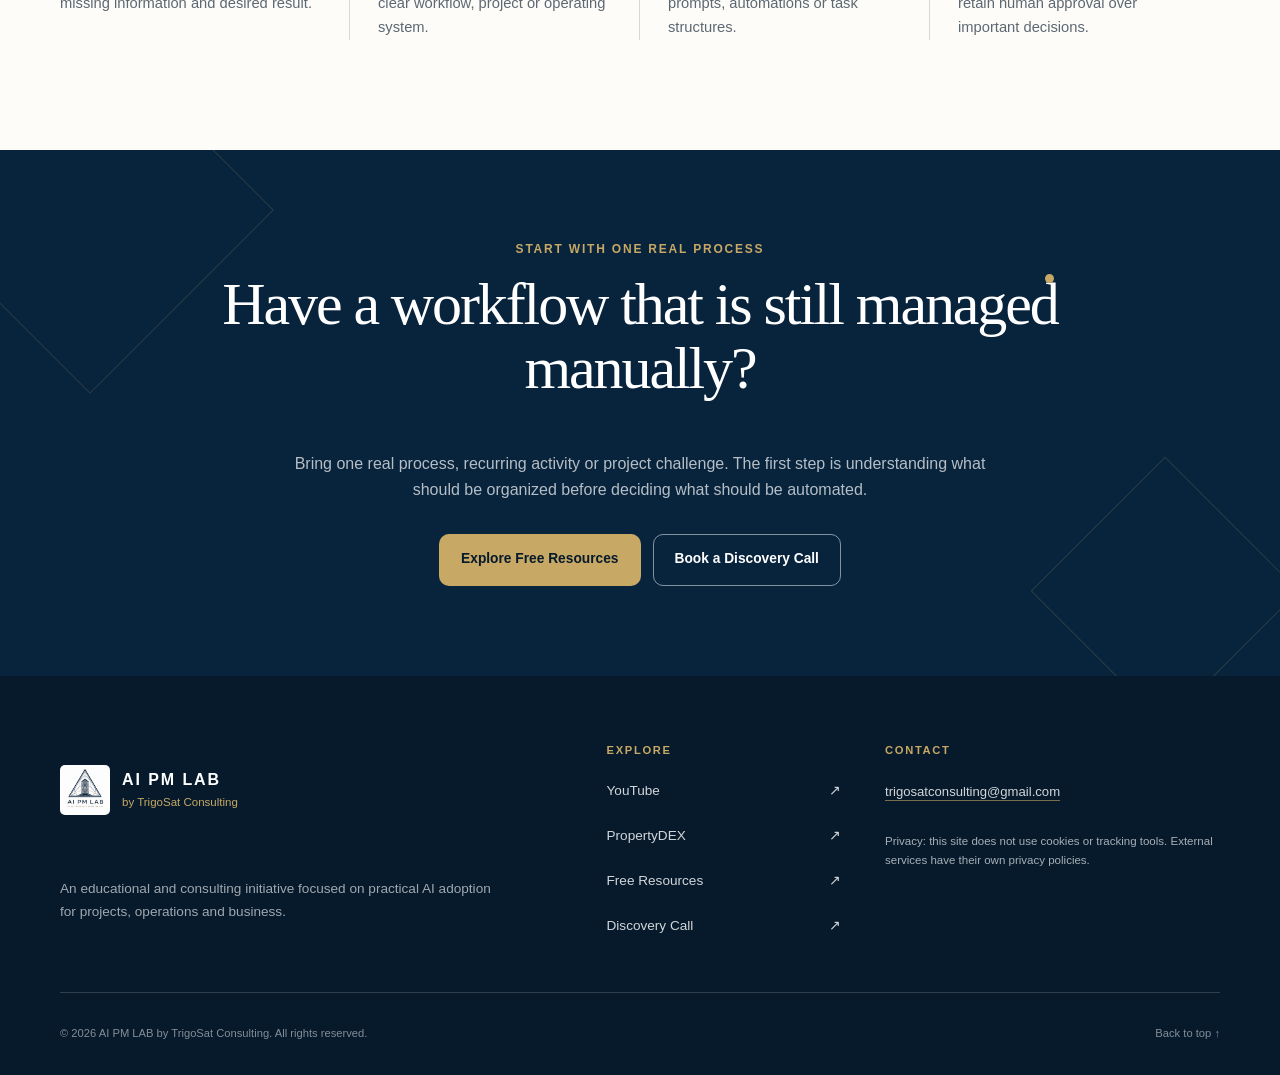
==== commit f7ee6e3b: "Tighten quick cards further" ====
--- a/index.html
+++ b/index.html
@@ -9,7 +9,7 @@
     <!-- Replace this placeholder with the final production URL before launch. -->
     <link rel="canonical" href="https://your-domain.example/">
     <link rel="icon" type="image/png" href="assets/favicon.png">
-    <link rel="stylesheet" href="styles.css">
+    <link rel="stylesheet" href="styles.css?v=20260721-2">
 
     <meta property="og:type" content="website">
     <meta property="og:title" content="AI PM Lab | Practical AI Systems for Projects and Business">
@@ -36,7 +36,7 @@
         ]
       }
     </script>
-    <script src="script.js" defer></script>
+    <script src="script.js?v=20260721-2" defer></script>
   </head>
   <body>
     <a class="skip-link" href="#main-content" data-i18n="skipLink">Skip to main content</a>
--- a/styles.css
+++ b/styles.css
@@ -154,27 +154,27 @@
 .status-dot { width: 8px; height: 8px; border-radius: 50%; background: #4d8657; box-shadow: 0 0 0 4px rgba(77, 134, 87, 0.12); }
 
 /* ---------- Quick access ---------- */
-.quick-access { padding: 44px 0 50px; border-top: 1px solid var(--line); background: var(--ivory); }
-.quick-access-heading { display: grid; gap: 8px; margin-bottom: 20px; }
-.quick-access-heading h2 { margin-bottom: 0; color: var(--navy-900); font-family: var(--font-body); font-size: clamp(1.35rem, 2.6vw, 1.85rem); font-weight: 750; letter-spacing: -0.025em; }
+.quick-access { padding: 30px 0 34px; border-top: 1px solid var(--line); background: var(--ivory); }
+.quick-access-heading { display: grid; gap: 6px; margin-bottom: 14px; }
+.quick-access-heading h2 { margin-bottom: 0; color: var(--navy-900); font-family: var(--font-body); font-size: clamp(1.2rem, 2.2vw, 1.55rem); font-weight: 800; letter-spacing: -0.025em; }
 .quick-access-heading > p { max-width: 520px; margin-bottom: 0; font-size: 0.84rem; line-height: 1.45; }
-.quick-access-grid { display: grid; grid-template-columns: minmax(0, 1fr); gap: 10px; }
+.quick-access-grid { display: grid; grid-template-columns: minmax(0, 1fr); gap: 8px; }
 .quick-card {
-  position: relative; min-width: 0; min-height: 132px; display: grid; grid-template-columns: 32px 1fr; gap: 8px 12px; align-content: start; padding: 14px 15px;
-  border: 1px solid var(--line); border-radius: 12px; background: rgba(255, 255, 255, 0.9); text-decoration: none;
-  box-shadow: 0 6px 18px rgba(8, 36, 61, 0.02);
+  position: relative; min-width: 0; min-height: 84px; display: grid; grid-template-columns: 30px minmax(0, 1fr); gap: 4px 10px; align-content: center; padding: 10px 12px;
+  border: 1px solid var(--line); border-radius: 10px; background: var(--white); text-decoration: none;
+  box-shadow: 0 4px 12px rgba(8, 36, 61, 0.018);
   transition: transform 180ms ease, border-color 180ms ease, box-shadow 180ms ease, background 180ms ease;
 }
 .quick-card:hover { transform: translateY(-2px); border-color: rgba(8, 36, 61, 0.28); background: var(--white); box-shadow: 0 12px 28px rgba(8, 36, 61, 0.055); }
-.quick-card-featured { border-color: rgba(180, 145, 79, 0.78); box-shadow: inset 0 2px 0 rgba(180, 145, 79, 0.72), 0 6px 18px rgba(8, 36, 61, 0.02); }
+.quick-card-featured { border-color: rgba(180, 145, 79, 0.78); box-shadow: inset 3px 0 0 rgba(180, 145, 79, 0.72), 0 4px 12px rgba(8, 36, 61, 0.018); }
 .quick-card-featured:hover { border-color: var(--gold-500); }
-.quick-icon { grid-row: 1 / span 3; width: 32px; height: 32px; display: grid; place-items: center; border: 1px solid rgba(180, 145, 79, 0.42); border-radius: 9px; color: var(--navy-900); background: var(--white); }
-.quick-icon svg { width: 18px; height: 18px; fill: none; stroke: currentColor; stroke-width: 1.55; stroke-linecap: round; stroke-linejoin: round; }
-.quick-arrow { position: absolute; top: 13px; right: 13px; color: var(--gold-500); font-size: 0.88rem; transition: transform 180ms ease; }
+.quick-icon { grid-row: 1 / span 3; width: 30px; height: 30px; display: grid; place-items: center; align-self: start; border: 1px solid rgba(180, 145, 79, 0.42); border-radius: 8px; color: var(--navy-900); background: var(--ivory); }
+.quick-icon svg { width: 16px; height: 16px; fill: none; stroke: currentColor; stroke-width: 1.65; stroke-linecap: round; stroke-linejoin: round; }
+.quick-arrow { display: none; }
 .quick-card:hover .quick-arrow { transform: translate(2px, -2px); }
-.quick-card h3 { margin: 0 22px 0 0; font-size: 0.95rem; line-height: 1.22; }
-.quick-card p { margin: 0; font-size: 0.74rem; line-height: 1.38; }
-.quick-button { width: max-content; min-height: 30px; display: inline-flex; align-items: center; justify-content: center; margin-top: 2px; padding: 6px 10px; border-radius: 999px; background: var(--navy-900); color: var(--white); font-size: 0.68rem; font-weight: 800; letter-spacing: 0.02em; }
+.quick-card h3 { margin: 0; font-size: 0.86rem; line-height: 1.16; }
+.quick-card p { margin: 0; font-size: 0.68rem; line-height: 1.25; }
+.quick-button { width: max-content; min-height: 24px; display: inline-flex; align-items: center; justify-content: center; margin-top: 1px; padding: 4px 9px; border-radius: 999px; background: var(--navy-900); color: var(--white); font-size: 0.62rem; font-weight: 800; line-height: 1; letter-spacing: 0.02em; }
 .quick-card-featured .quick-button { background: var(--gold-500); color: var(--navy-950); }
 
 /* ---------- Intro and information cards ---------- */
@@ -296,7 +296,7 @@
 
 @media (min-width: 700px) {
   .section { padding: 110px 0; }
-  .quick-access { padding: 54px 0 60px; }
+  .quick-access { padding: 36px 0 42px; }
   .quick-access-heading { grid-template-columns: 1fr 1fr; align-items: end; }
   .quick-access-heading > p { justify-self: end; }
   .card-grid-four { grid-template-columns: repeat(2, 1fr); }
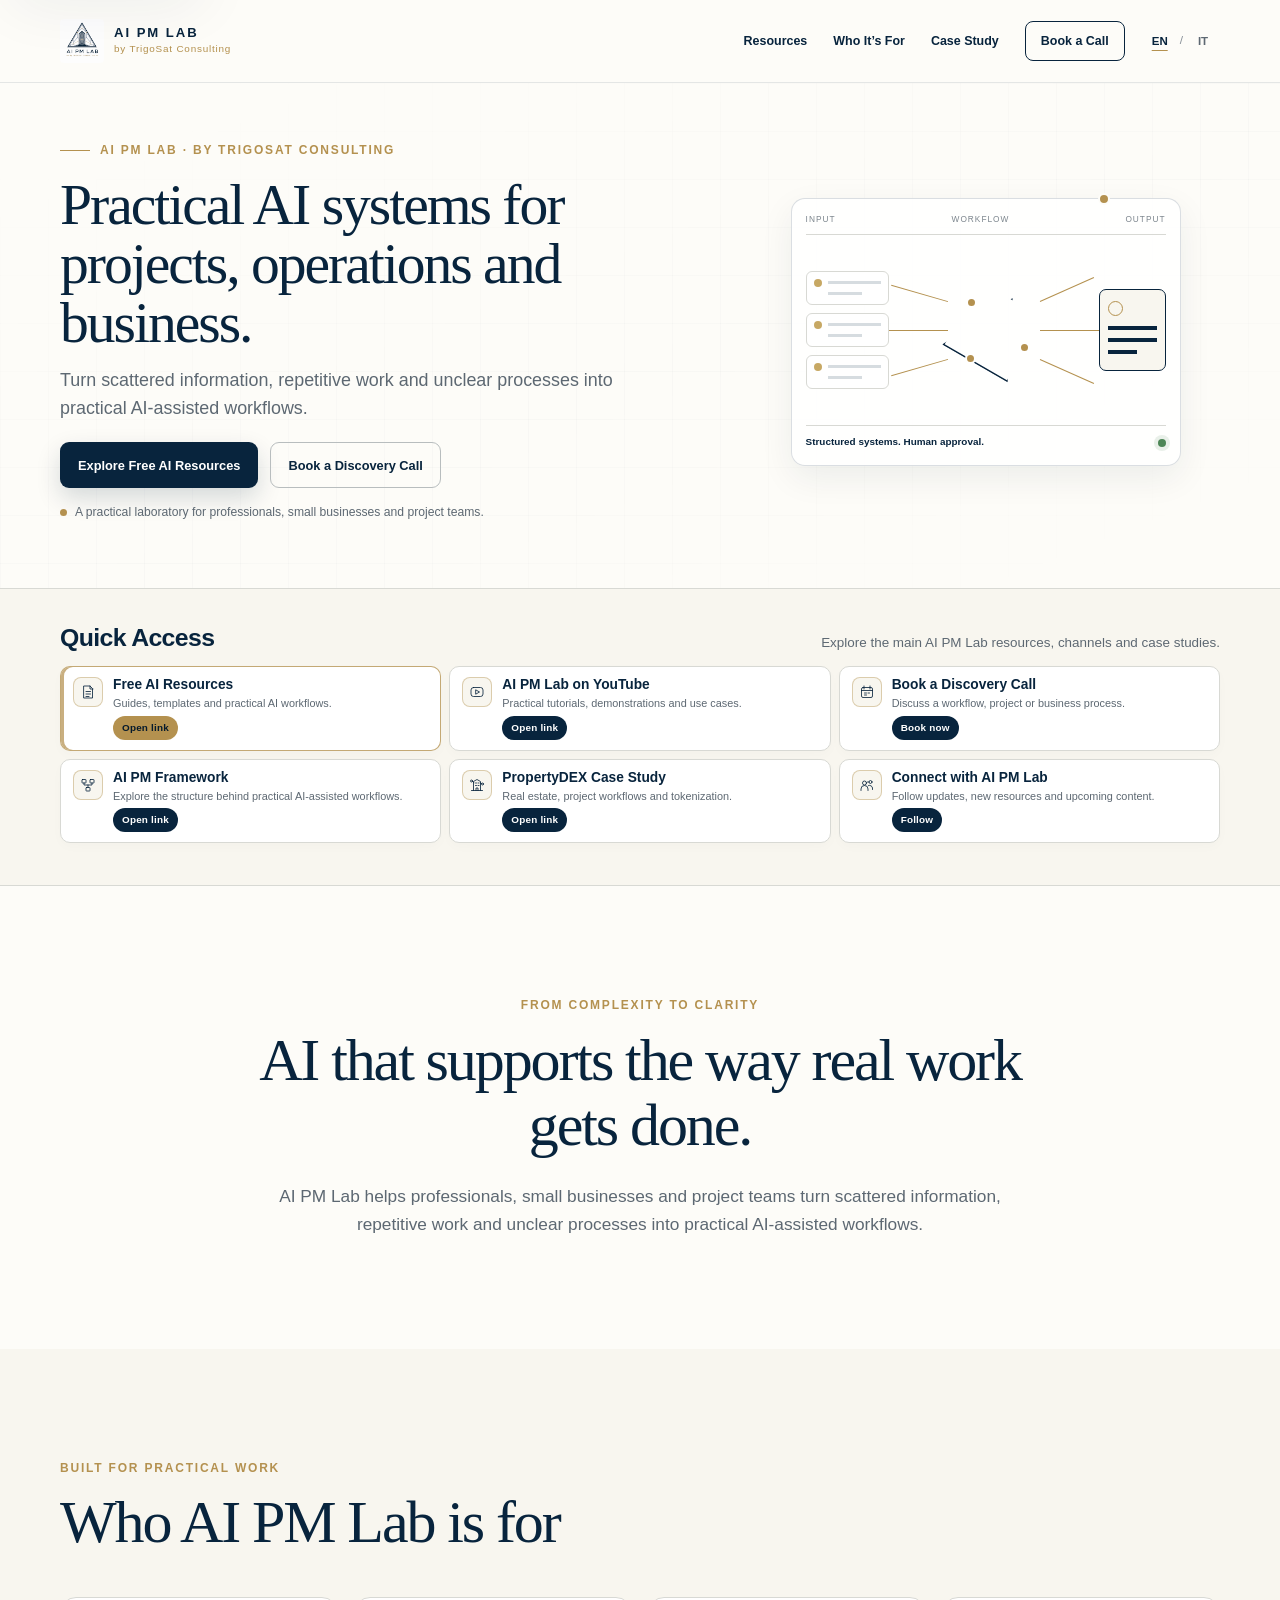
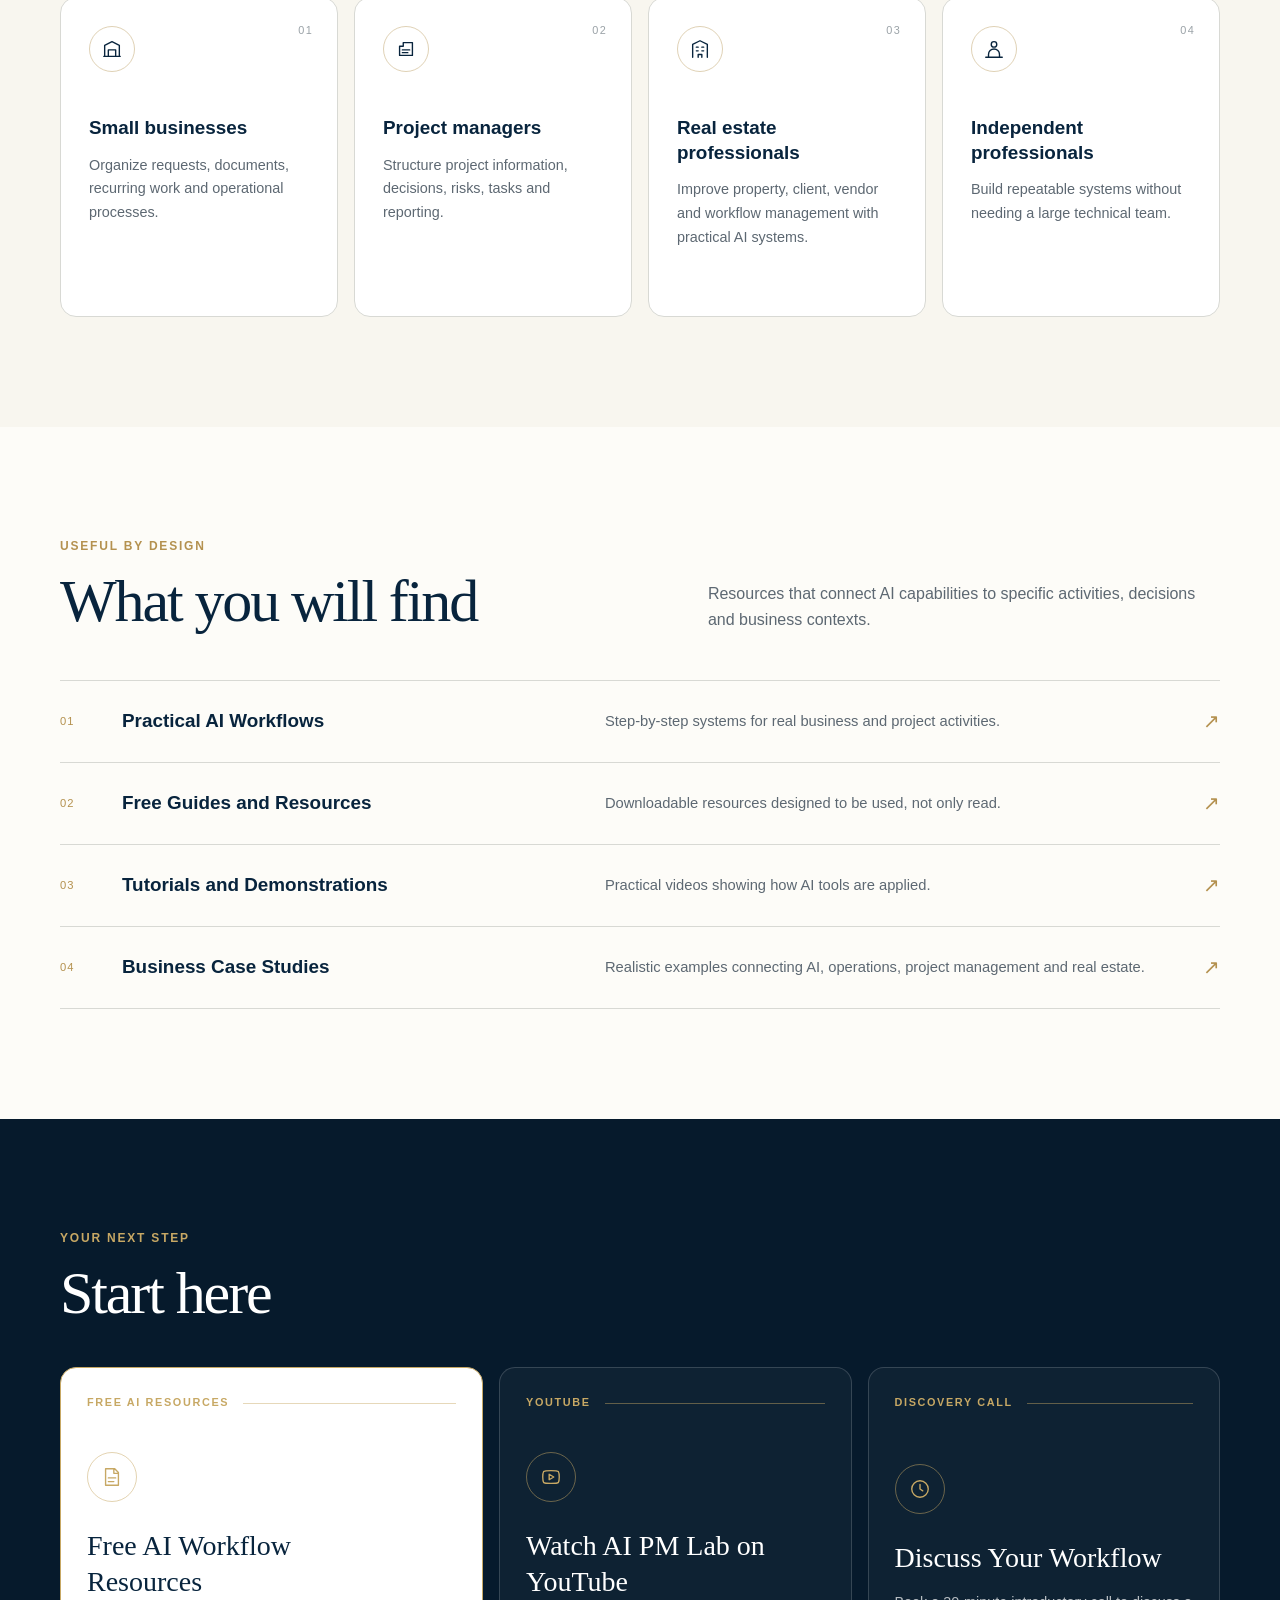
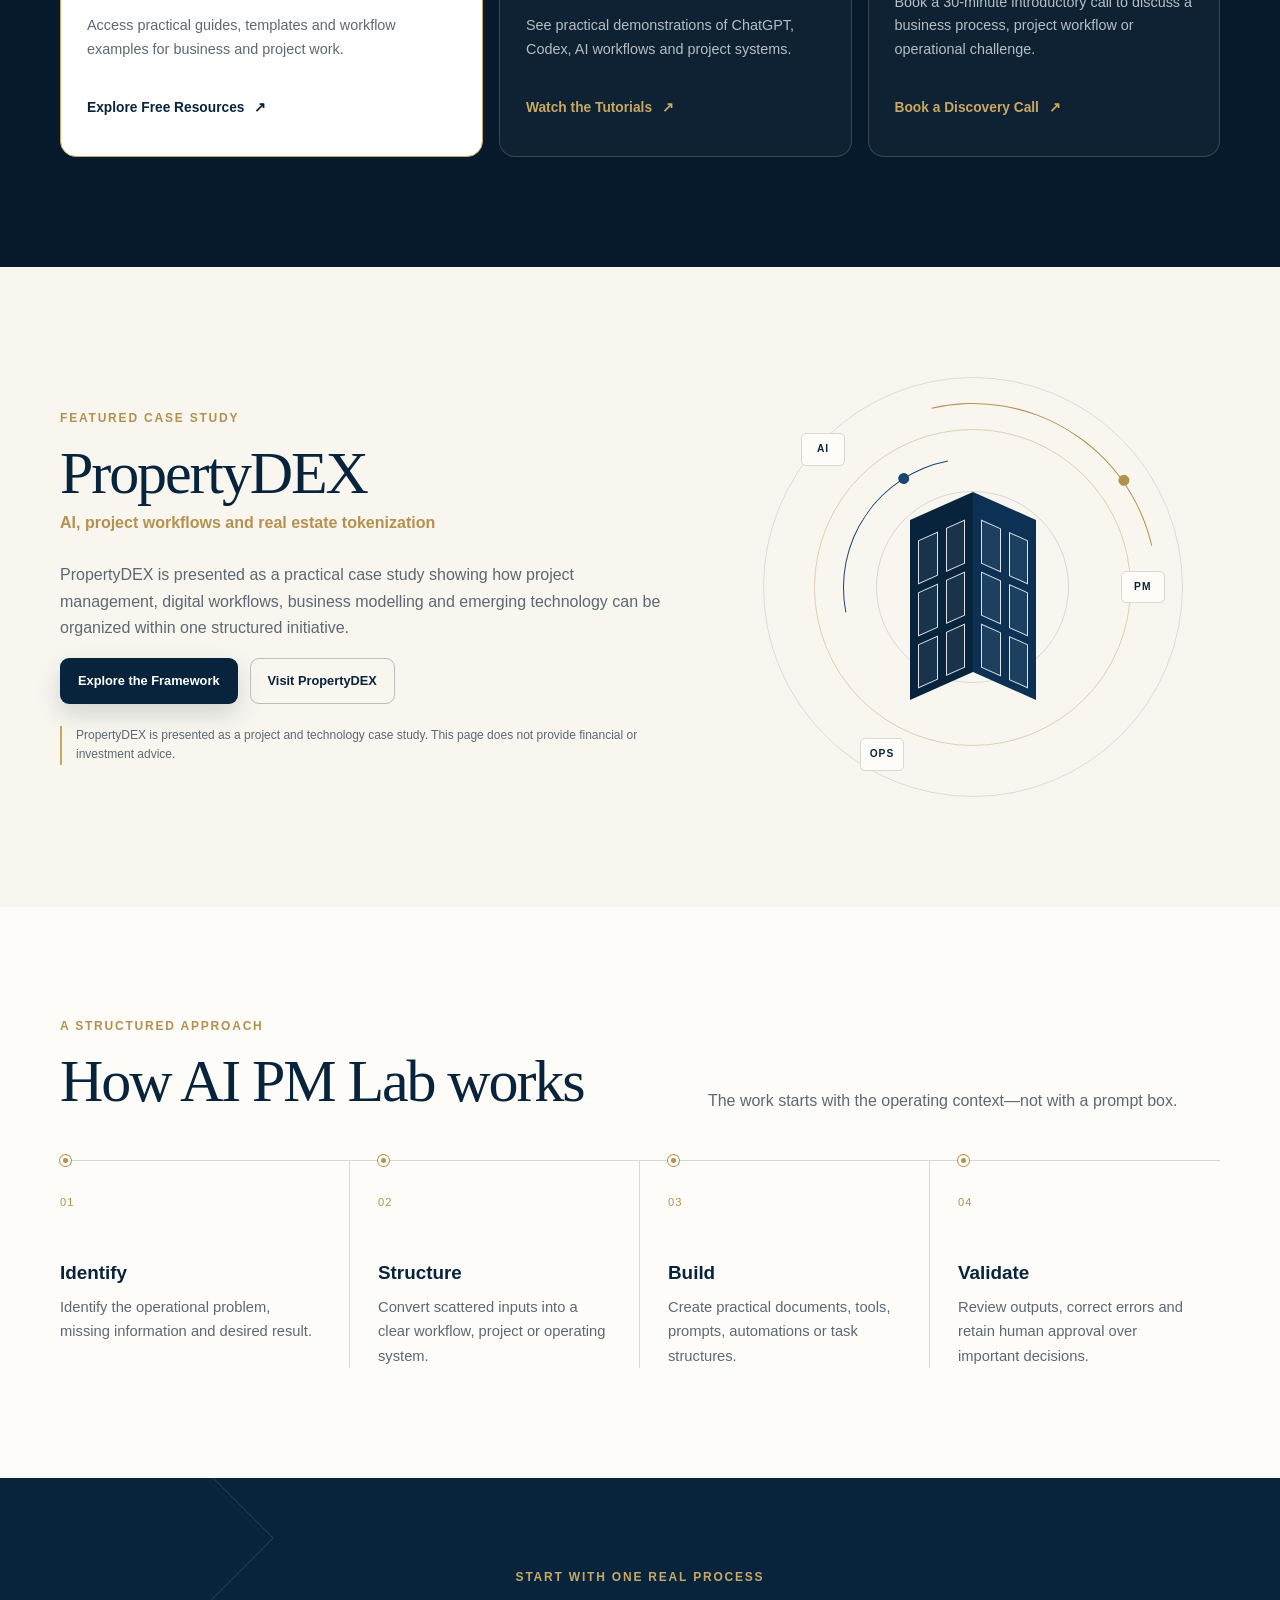
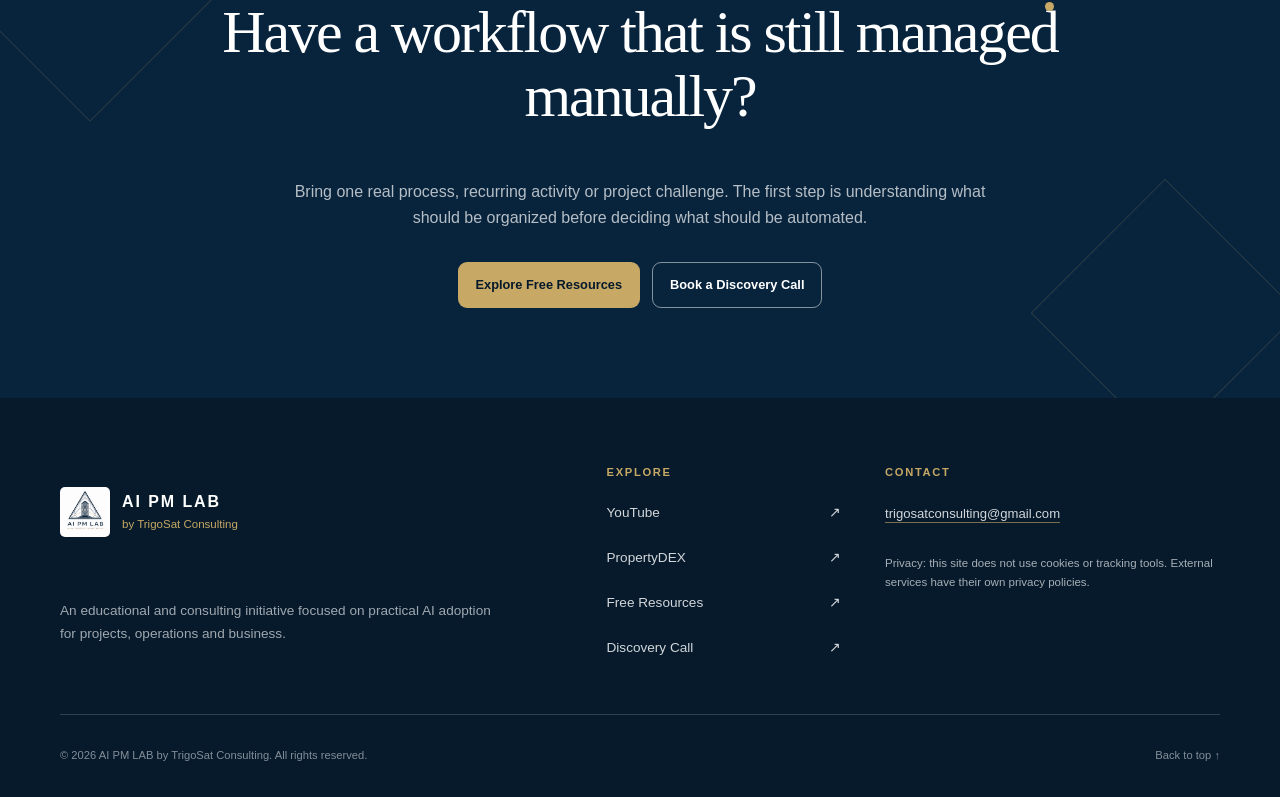
==== commit 91448b1b: "Compact hero header and visual" ====
--- a/index.html
+++ b/index.html
@@ -9,7 +9,7 @@
     <!-- Replace this placeholder with the final production URL before launch. -->
     <link rel="canonical" href="https://your-domain.example/">
     <link rel="icon" type="image/png" href="assets/favicon.png">
-    <link rel="stylesheet" href="styles.css?v=20260721-2">
+    <link rel="stylesheet" href="styles.css?v=20260721-3">
 
     <meta property="og:type" content="website">
     <meta property="og:title" content="AI PM Lab | Practical AI Systems for Projects and Business">
@@ -36,7 +36,7 @@
         ]
       }
     </script>
-    <script src="script.js?v=20260721-2" defer></script>
+    <script src="script.js?v=20260721-3" defer></script>
   </head>
   <body>
     <a class="skip-link" href="#main-content" data-i18n="skipLink">Skip to main content</a>
--- a/styles.css
+++ b/styles.css
@@ -102,23 +102,23 @@
 .language-switcher button[aria-pressed='true'] { color: var(--navy-900); text-decoration: underline; text-decoration-color: var(--gold-500); text-underline-offset: 5px; }
 
 /* ---------- Hero ---------- */
-.hero { position: relative; overflow: hidden; padding: 66px 0 82px; background: var(--paper); }
+.hero { position: relative; overflow: hidden; padding: 42px 0 48px; background: var(--paper); }
 .hero::before {
   content: ''; position: absolute; inset: 0; pointer-events: none; opacity: 0.6;
   background-image: linear-gradient(rgba(8, 36, 61, 0.035) 1px, transparent 1px), linear-gradient(90deg, rgba(8, 36, 61, 0.035) 1px, transparent 1px);
   background-size: 48px 48px; mask-image: linear-gradient(to bottom right, transparent 5%, #000 55%, transparent 95%);
 }
-.hero-grid { position: relative; display: grid; gap: 52px; align-items: center; }
-.eyebrow { display: flex; align-items: center; gap: 12px; margin-bottom: 24px; }
+.hero-grid { position: relative; display: grid; gap: 28px; align-items: center; }
+.eyebrow { display: flex; align-items: center; gap: 10px; margin-bottom: 14px; }
 .eyebrow > span:first-child { width: 30px; height: 1px; background: currentColor; }
-.hero h1 { max-width: 800px; color: var(--navy-900); margin-bottom: 24px; }
-.hero-lead { max-width: 650px; margin-bottom: 30px; font-size: clamp(1.08rem, 2vw, 1.25rem); }
-.hero-note { display: flex; align-items: center; gap: 8px; margin: 22px 0 0; font-size: 0.8rem; }
+.hero h1 { max-width: 640px; color: var(--navy-900); margin-bottom: 14px; font-size: clamp(2.15rem, 8vw, 3.4rem); }
+.hero-lead { max-width: 570px; margin-bottom: 20px; font-size: clamp(0.98rem, 1.8vw, 1.12rem); line-height: 1.55; }
+.hero-note { display: flex; align-items: center; gap: 8px; margin: 14px 0 0; font-size: 0.76rem; }
 .hero-note::before { content: ''; width: 7px; height: 7px; border-radius: 50%; background: var(--gold-500); }
 .button-group { display: flex; flex-direction: column; gap: 12px; }
 .button {
-  min-height: 52px; display: inline-flex; justify-content: center; align-items: center; padding: 13px 21px;
-  border: 1px solid transparent; border-radius: 10px; font-size: 0.86rem; font-weight: 750; text-align: center; text-decoration: none;
+  min-height: 46px; display: inline-flex; justify-content: center; align-items: center; padding: 11px 17px;
+  border: 1px solid transparent; border-radius: 9px; font-size: 0.8rem; font-weight: 750; text-align: center; text-decoration: none;
   transition: transform 180ms ease, background 180ms ease, border-color 180ms ease, box-shadow 180ms ease;
 }
 .button:hover { transform: translateY(-2px); }
@@ -127,16 +127,16 @@
 .button-secondary { border-color: #b8bdbe; background: transparent; color: var(--navy-900); }
 .button-secondary:hover { border-color: var(--navy-900); background: var(--white); }
 .hero-visual { min-width: 0; }
-.visual-frame { position: relative; padding: 20px; border: 1px solid rgba(8, 36, 61, 0.15); border-radius: 18px; background: rgba(255, 255, 255, 0.86); box-shadow: var(--shadow); }
-.visual-frame::before { content: ''; position: absolute; top: -8px; right: 18%; width: 16px; height: 16px; border: 3px solid var(--paper); border-radius: 50%; background: var(--gold-500); }
-.visual-topline { display: flex; justify-content: space-between; padding-bottom: 12px; border-bottom: 1px solid var(--line); color: #7c858d; font-size: 0.58rem; letter-spacing: 0.12em; }
-.workflow-map { height: 260px; display: grid; grid-template-columns: 1fr 0.7fr 1.1fr 0.7fr 0.8fr; align-items: center; }
-.map-inputs { display: grid; gap: 12px; }
-.mini-card { height: 44px; display: grid; grid-template-columns: 10px 1fr; gap: 5px 8px; padding: 9px; border: 1px solid var(--line); border-radius: 6px; background: var(--white); }
+.visual-frame { position: relative; max-width: 390px; margin-inline: auto; padding: 14px; border: 1px solid rgba(8, 36, 61, 0.15); border-radius: 14px; background: rgba(255, 255, 255, 0.86); box-shadow: 0 12px 34px rgba(8, 36, 61, 0.07); }
+.visual-frame::before { content: ''; position: absolute; top: -6px; right: 18%; width: 12px; height: 12px; border: 2px solid var(--paper); border-radius: 50%; background: var(--gold-500); }
+.visual-topline { display: flex; justify-content: space-between; padding-bottom: 8px; border-bottom: 1px solid var(--line); color: #7c858d; font-size: 0.52rem; letter-spacing: 0.12em; }
+.workflow-map { height: 190px; display: grid; grid-template-columns: 1fr 0.7fr 1.1fr 0.7fr 0.8fr; align-items: center; }
+.map-inputs { display: grid; gap: 8px; }
+.mini-card { height: 34px; display: grid; grid-template-columns: 8px 1fr; gap: 4px 6px; padding: 7px; border: 1px solid var(--line); border-radius: 6px; background: var(--white); }
 .mini-card i { grid-row: 1 / span 2; width: 8px; height: 8px; border-radius: 50%; background: var(--gold-400); }
 .mini-card b { height: 3px; margin-top: 2px; background: #d6dce0; }
 .mini-card b:last-child { width: 65%; }
-.connector-lines { display: grid; gap: 38px; }
+.connector-lines { display: grid; gap: 28px; }
 .connector-lines span { height: 1px; display: block; background: var(--gold-500); transform: rotate(16deg); transform-origin: right; }
 .connector-lines span:nth-child(2) { transform: rotate(0); }
 .connector-lines span:nth-child(3) { transform: rotate(-16deg); }
@@ -147,10 +147,10 @@
 .core-triangle { width: 82%; height: 82%; border: 2px solid var(--navy-900); clip-path: polygon(50% 0, 100% 100%, 0 100%, 50% 0); transform: rotate(30deg); }
 .core-node { position: absolute; width: 11px; height: 11px; border: 2px solid var(--white); border-radius: 50%; background: var(--gold-500); }
 .node-one { top: 14%; left: 20%; }.node-two { right: 11%; bottom: 25%; }.node-three { left: 19%; bottom: 13%; }
-.map-output { height: 110px; padding: 16px 11px; border: 1px solid var(--navy-900); border-radius: 7px; background: var(--ivory); }
-.map-output span { width: 20px; height: 20px; display: block; margin-bottom: 15px; border: 1px solid var(--gold-500); border-radius: 50%; }
+.map-output { height: 82px; padding: 11px 8px; border: 1px solid var(--navy-900); border-radius: 7px; background: var(--ivory); }
+.map-output span { width: 15px; height: 15px; display: block; margin-bottom: 10px; border: 1px solid var(--gold-500); border-radius: 50%; }
 .map-output b { height: 4px; display: block; margin-top: 8px; background: var(--navy-900); }.map-output b:last-child { width: 60%; }
-.visual-caption { display: flex; justify-content: space-between; align-items: center; padding-top: 12px; border-top: 1px solid var(--line); color: var(--navy-900); font-size: 0.7rem; font-weight: 700; }
+.visual-caption { display: flex; justify-content: space-between; align-items: center; padding-top: 8px; border-top: 1px solid var(--line); color: var(--navy-900); font-size: 0.62rem; font-weight: 700; }
 .status-dot { width: 8px; height: 8px; border-radius: 50%; background: #4d8657; box-shadow: 0 0 0 4px rgba(77, 134, 87, 0.12); }
 
 /* ---------- Quick access ---------- */
@@ -319,10 +319,10 @@
   .primary-navigation a:not(.nav-call):hover::after { right: 0; }
   .primary-navigation .nav-call { min-height: 40px; padding: 8px 15px; border: 1px solid var(--navy-900); border-radius: 8px; }
   .language-switcher { order: initial; }
-  .hero { padding: 90px 0 112px; }
+  .hero { padding: 58px 0 66px; }
   .quick-access-grid { grid-template-columns: repeat(3, minmax(0, 1fr)); }
-  .hero-grid { grid-template-columns: minmax(0, 1.15fr) minmax(390px, 0.85fr); gap: 64px; }
-  .hero h1 { font-size: clamp(3.8rem, 6vw, 5.25rem); }
+  .hero-grid { grid-template-columns: minmax(0, 1.08fr) minmax(320px, 0.78fr); gap: 42px; }
+  .hero h1 { font-size: clamp(2.8rem, 4.5vw, 4rem); }
   .split-heading { grid-template-columns: 1.1fr 0.9fr; align-items: end; }
   .resource-grid { grid-template-columns: 1.2fr 1fr 1fr; }
   .resource-card-featured { grid-column: auto; }
@@ -347,7 +347,7 @@
   .brand img { width: 40px; height: 40px; }
   .language-switcher button { min-width: 30px; }
   .visual-frame { padding: 14px; }
-  .workflow-map { height: 220px; }
+  .workflow-map { height: 170px; }
   .resource-card, .info-card { padding: 22px; }
 }
 
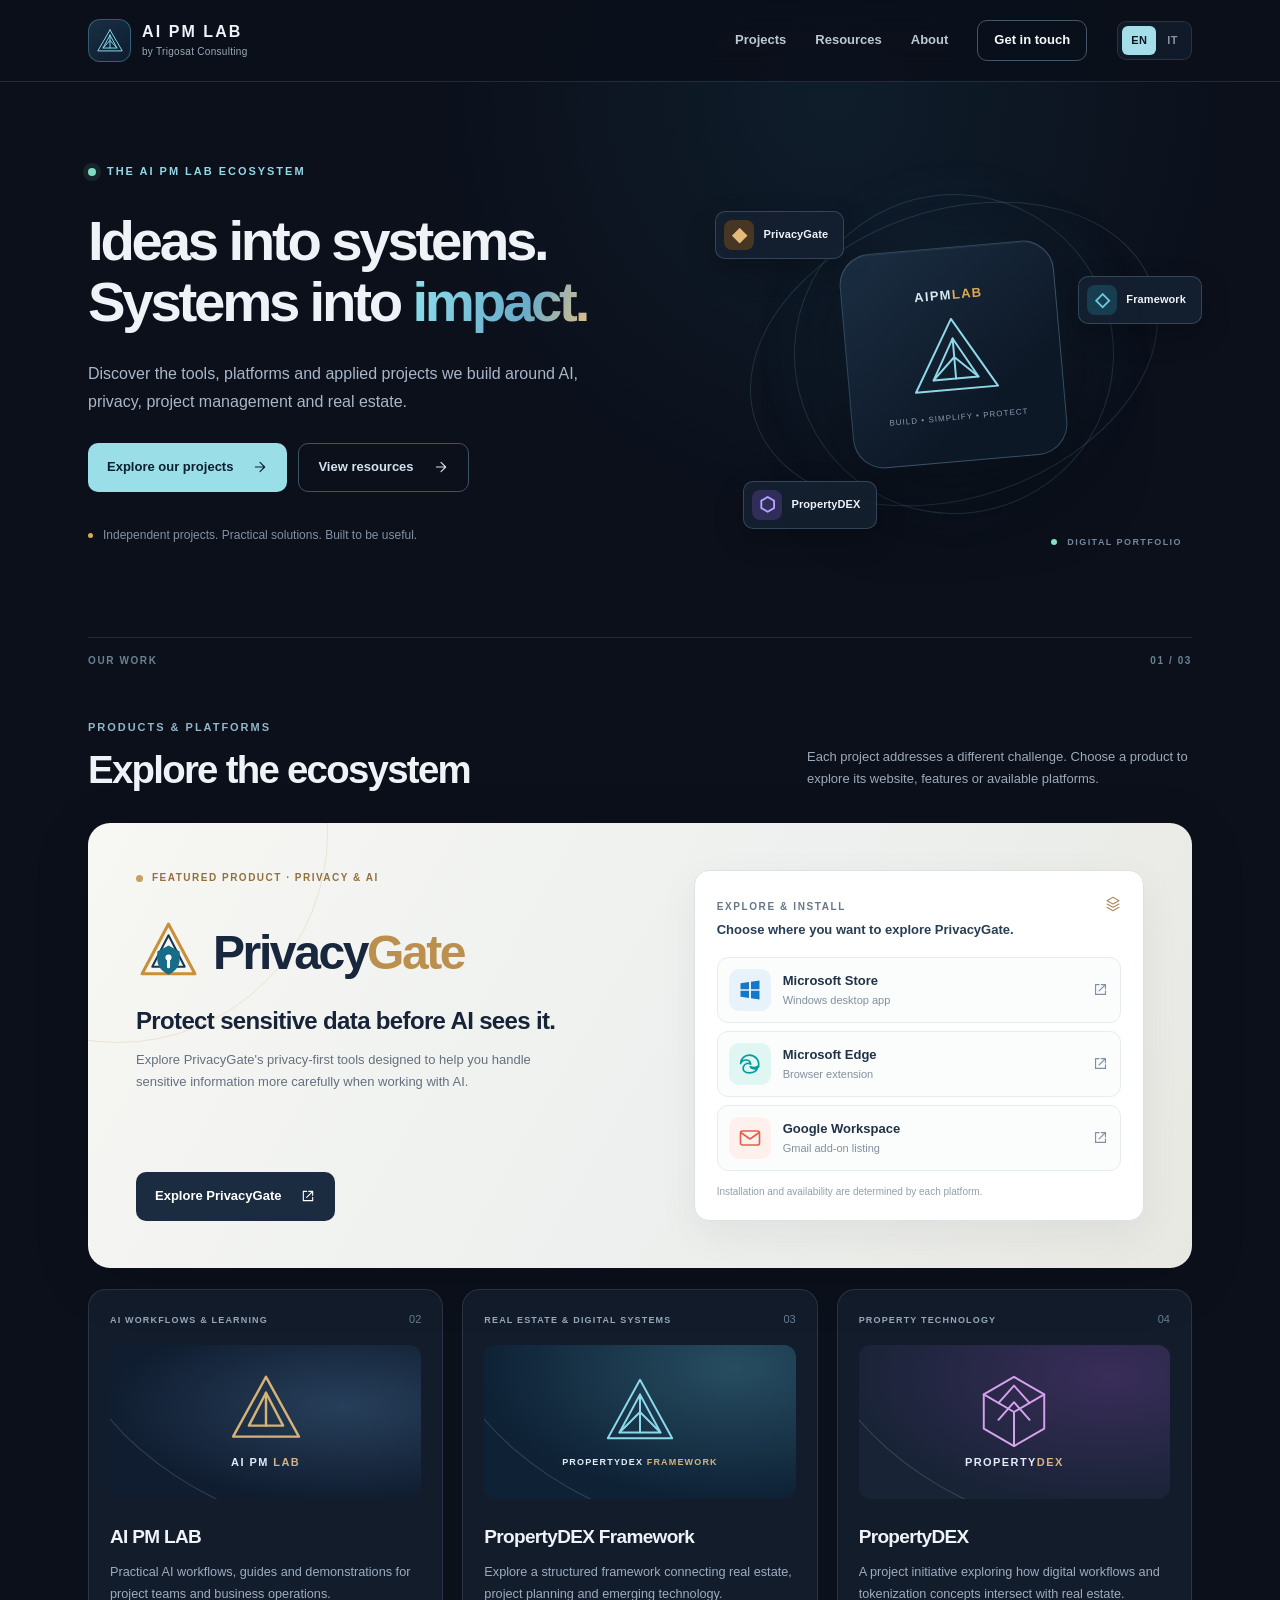
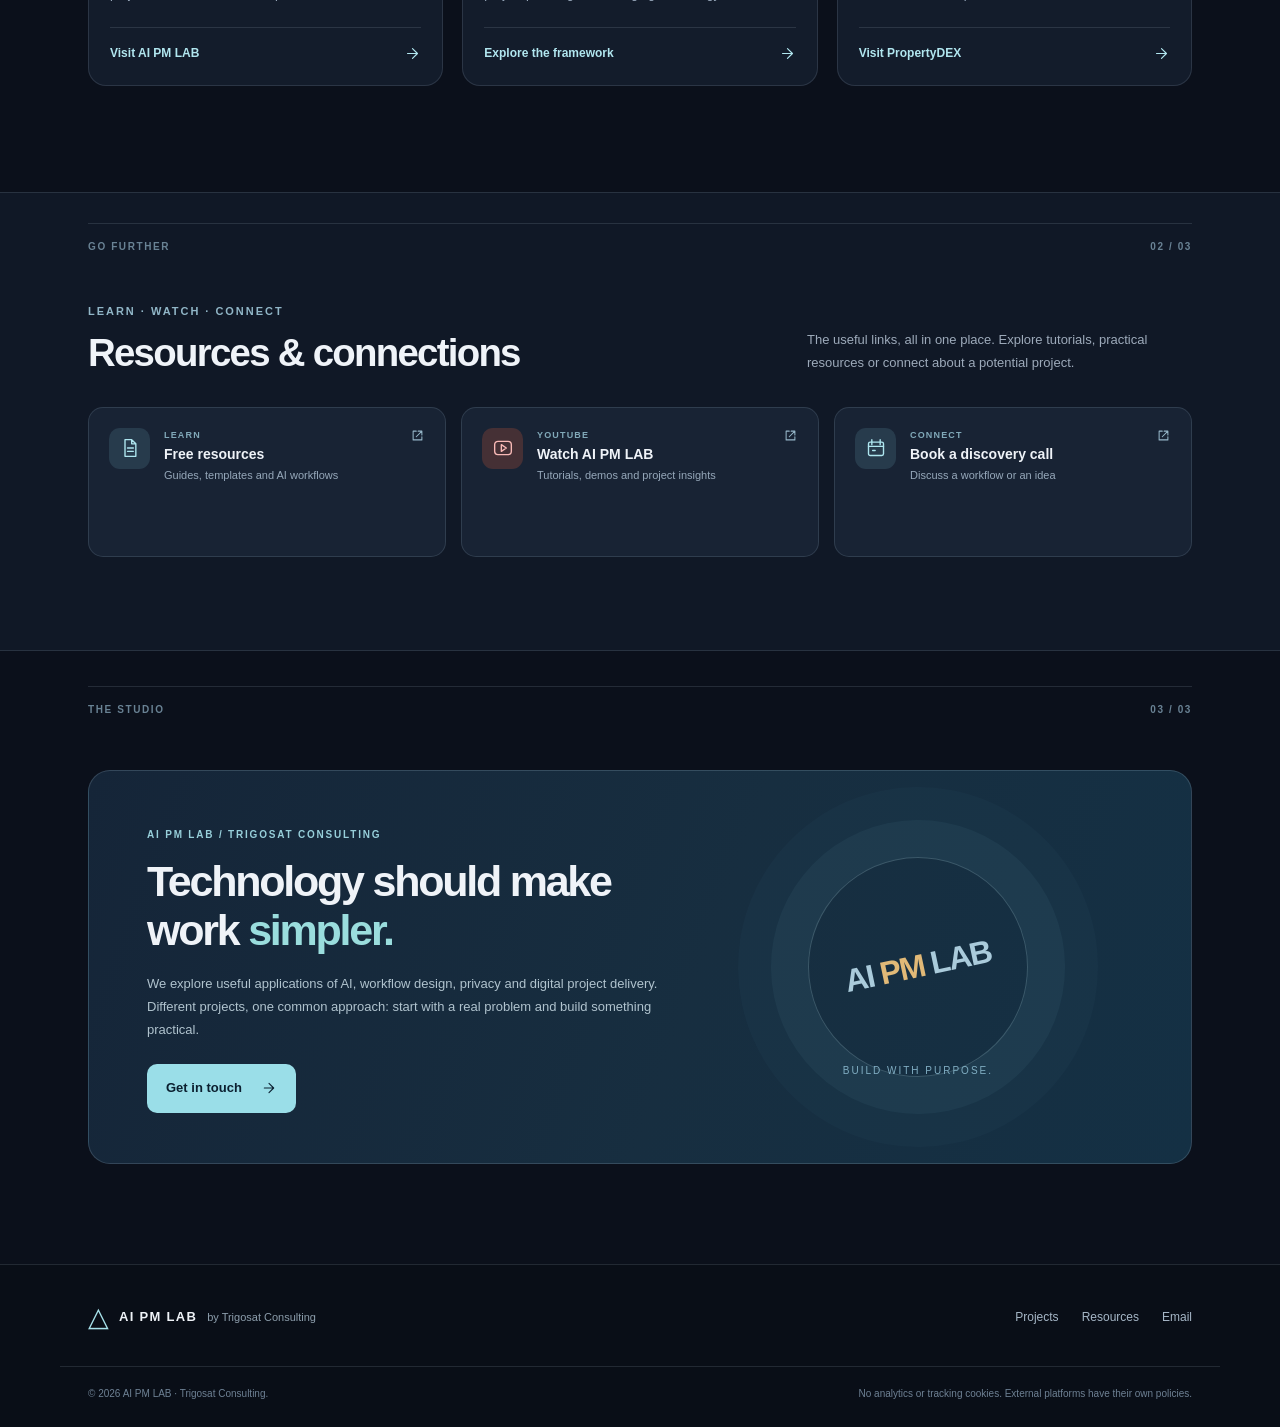
==== commit a787f9d8: "Redesign AI PM LAB links hub with PrivacyGate platform links and bilingual portfolio" ====
--- a/index.html
+++ b/index.html
@@ -1,430 +1,189 @@
 <!doctype html>
 <html lang="en">
-  <head>
-    <meta charset="utf-8">
-    <meta name="viewport" content="width=device-width, initial-scale=1">
-    <title>AI PM Lab | Practical AI Systems for Projects and Business</title>
-    <meta name="description" content="Practical AI workflows, free resources, tutorials and case studies for project management, small businesses, operations and real estate professionals.">
-    <meta name="theme-color" content="#08243d">
-    <!-- Replace this placeholder with the final production URL before launch. -->
-    <link rel="canonical" href="https://your-domain.example/">
-    <link rel="icon" type="image/png" href="assets/favicon.png">
-    <link rel="stylesheet" href="styles.css?v=20260721-3">
+<head>
+  <meta charset="utf-8">
+  <meta name="viewport" content="width=device-width, initial-scale=1">
+  <meta name="theme-color" content="#0b101b">
+  <meta name="description" content="Explore PrivacyGate, AI PM LAB, PropertyDEX and practical AI tools, projects and resources by Trigosat Consulting.">
+  <meta name="author" content="AI PM LAB by Trigosat Consulting">
+  <link rel="canonical" href="https://aipmlinks.propertydex.xyz/">
+  <link rel="icon" type="image/png" href="assets/favicon.png">
+  <link rel="preload" href="assets/logo-ai-pm-lab.png" as="image">
+  <link rel="stylesheet" href="styles.css?v=20261011-portfolio">
+  <title>AI PM LAB — Projects, Products & Resources</title>
+  <meta property="og:type" content="website">
+  <meta property="og:url" content="https://aipmlinks.propertydex.xyz/">
+  <meta property="og:title" content="AI PM LAB — Projects, Products & Resources">
+  <meta property="og:description" content="Practical AI products, privacy tools and real-world digital projects. Explore the AI PM LAB ecosystem.">
+  <meta property="og:image" content="https://aipmlinks.propertydex.xyz/assets/og-image.png">
+  <meta property="og:image:alt" content="AI PM LAB by Trigosat Consulting">
+  <meta name="twitter:card" content="summary_large_image">
+  <meta name="twitter:title" content="AI PM LAB — Projects & Products">
+  <meta name="twitter:description" content="Practical AI products, privacy tools and real-world digital projects.">
+  <meta name="twitter:image" content="https://aipmlinks.propertydex.xyz/assets/og-image.png">
+  <script type="application/ld+json">
+    {"@context":"https://schema.org","@type":"CollectionPage","name":"AI PM LAB — Projects, Products & Resources","url":"https://aipmlinks.propertydex.xyz/","description":"A curated directory of AI PM LAB products, projects and resources by Trigosat Consulting.","isPartOf":{"@type":"WebSite","name":"AI PM LAB","url":"https://aipmlab.propertydex.xyz/"},"publisher":{"@type":"Organization","name":"Trigosat Consulting"}}
+  </script>
+  <script src="script.js?v=20261011-portfolio" defer></script>
+</head>
+<body>
+  <a class="skip-link" href="#main" data-en="Skip to content" data-it="Vai al contenuto">Skip to content</a>
 
-    <meta property="og:type" content="website">
-    <meta property="og:title" content="AI PM Lab | Practical AI Systems for Projects and Business">
-    <meta property="og:description" content="Practical AI workflows, free resources, tutorials and case studies for project management, small businesses, operations and real estate professionals.">
-    <meta property="og:image" content="https://your-domain.example/assets/og-image.png">
-    <meta property="og:image:alt" content="AI PM Lab — Practical AI systems for projects, operations and business.">
-    <meta property="og:locale" content="en_US">
-    <meta property="og:locale:alternate" content="it_IT">
-    <meta name="twitter:card" content="summary_large_image">
-    <meta name="twitter:title" content="AI PM Lab | Practical AI Systems for Projects and Business">
-    <meta name="twitter:description" content="Practical AI workflows, free resources, tutorials and case studies for project management, small businesses, operations and real estate professionals.">
-    <meta name="twitter:image" content="https://your-domain.example/assets/og-image.png">
+  <svg class="svg-sprite" xmlns="http://www.w3.org/2000/svg" aria-hidden="true" focusable="false">
+    <symbol id="i-arrow" viewBox="0 0 24 24"><path d="M5 12h14m-7-7 7 7-7 7"/></symbol>
+    <symbol id="i-external" viewBox="0 0 24 24"><path d="M13 5h6v6M19 5l-9 9M19 14v5H5V5h5"/></symbol>
+    <symbol id="i-shield" viewBox="0 0 24 24"><path d="M12 2 20 6v6c0 5-3.2 8.1-8 10-4.8-1.9-8-5-8-10V6l8-4Z"/><rect x="9" y="10.5" width="6" height="5.5" rx="1"/><path d="M10 10.5V9a2 2 0 0 1 4 0v1.5"/></symbol>
+    <symbol id="i-windows" viewBox="0 0 24 24"><path d="m2.5 5.2 8.5-1.1v7.1H2.5zm10.5-1.4 8.5-1.3v8.7H13zm-10.5 9H11v7.1l-8.5-1.1zm10.5 0h8.5v8.7L13 20.2z"/></symbol>
+    <symbol id="i-edge" viewBox="0 0 24 24"><path d="M20.6 15c1.1-7.2-3.6-11.9-9.2-11.9-5 0-8.8 3.7-8.8 8.5.7-2 2.8-3.6 5.2-3.6 3 0 4.7 2 4.9 4.1-2.4-1.6-5.8-.5-7.1 2.2-1.6 3.5.8 6.6 5.9 6.6 4.1 0 6.8-1.5 8.1-4.9-2.2 1.2-6.5 1.3-7.3-1.3 2.5 1 5.6 1 7.6-.6Z"/></symbol>
+    <symbol id="i-mail" viewBox="0 0 24 24"><rect x="2.5" y="5" width="19" height="14" rx="2"/><path d="m3.5 7 8.5 6 8.5-6"/></symbol>
+    <symbol id="i-layers" viewBox="0 0 24 24"><path d="m12 2 9 5-9 5-9-5 9-5Zm-9 10 9 5 9-5M3 17l9 5 9-5"/></symbol>
+    <symbol id="i-play" viewBox="0 0 24 24"><rect x="2" y="4" width="20" height="16" rx="4"/><path d="m10 8 6 4-6 4V8Z"/></symbol>
+    <symbol id="i-file" viewBox="0 0 24 24"><path d="M6 2h8l5 5v15H6zM14 2v5h5M9 12h7M9 16h7"/></symbol>
+    <symbol id="i-calendar" viewBox="0 0 24 24"><rect x="3" y="5" width="18" height="16" rx="2"/><path d="M7 2v6m10-6v6M3 10h18m-13 5h3"/></symbol>
+    <symbol id="i-globe" viewBox="0 0 24 24"><circle cx="12" cy="12" r="10"/><path d="M2 12h20M12 2c-6 6-6 14 0 20M12 2c6 6 6 14 0 20"/></symbol>
+    <symbol id="i-check" viewBox="0 0 24 24"><path d="m5 12 4 4L19 6"/></symbol>
+  </svg>
 
-    <script type="application/ld+json">
-      {
-        "@context": "https://schema.org",
-        "@type": "ProfessionalService",
-        "name": "AI PM LAB by TrigoSat Consulting",
-        "description": "An educational and consulting initiative focused on practical AI adoption for projects, operations and business.",
-        "email": "trigosatconsulting@gmail.com",
-        "sameAs": [
-          "https://openinapp.link/aipmlab",
-          "https://propertydex.xyz"
-        ]
-      }
-    </script>
-    <script src="script.js?v=20260721-3" defer></script>
-  </head>
-  <body>
-    <a class="skip-link" href="#main-content" data-i18n="skipLink">Skip to main content</a>
-
-    <header class="site-header" data-header>
-      <div class="container nav-shell">
-        <a class="brand" href="#top" aria-label="AI PM Lab home">
-          <img src="assets/logo-ai-pm-lab.png" alt="AI PM Lab by TrigoSat Consulting" width="1254" height="1254">
-          <span class="brand-copy" aria-hidden="true">
-            <strong>AI PM LAB</strong>
-            <small>by TrigoSat Consulting</small>
-          </span>
-        </a>
-
-        <button class="menu-toggle" type="button" aria-expanded="false" aria-controls="primary-navigation" data-menu-toggle>
-          <span class="sr-only" data-i18n="menuLabel">Open navigation</span>
+  <header class="site-header">
+    <div class="container header-inner">
+      <a class="brand" href="#top" aria-label="AI PM LAB home">
+        <span class="brand-mark"><svg viewBox="0 0 48 48" aria-hidden="true"><path d="M24 5 45 41H3L24 5Z"/><path d="M24 14 36 36H12l12-22Z"/><path d="M24 14v22M12 36l12-13 12 13"/></svg></span>
+        <span class="brand-title"><strong>AI PM LAB</strong><small>by Trigosat Consulting</small></span>
+      </a>
+      <nav class="main-nav" id="main-navigation" aria-label="Primary navigation">
+        <a href="#projects" data-en="Projects" data-it="Progetti">Projects</a>
+        <a href="#resources" data-en="Resources" data-it="Risorse">Resources</a>
+        <a href="#about" data-en="About" data-it="Chi siamo">About</a>
+        <a class="nav-contact" href="mailto:trigosatconsulting@gmail.com" data-en="Get in touch" data-it="Contattaci">Get in touch</a>
+      </nav>
+      <div class="header-actions">
+        <div class="language-switch" role="group" aria-label="Change language">
+          <button type="button" data-lang="en" aria-pressed="true">EN</button>
+          <button type="button" data-lang="it" aria-pressed="false">IT</button>
+        </div>
+        <button class="menu-toggle" type="button" aria-controls="main-navigation" aria-expanded="false" aria-label="Toggle navigation">
           <span></span><span></span><span></span>
         </button>
+      </div>
+    </div>
+  </header>
 
-        <nav class="primary-navigation" id="primary-navigation" aria-label="Primary navigation" data-navigation>
-          <a href="#resources" data-i18n="navResources">Resources</a>
-          <a href="#audience" data-i18n="navAudience">Who It’s For</a>
-          <a href="#case-study" data-i18n="navCase">Case Study</a>
-          <a class="nav-call" href="https://calendly.com/trigosattokenization/30min" target="_blank" rel="noopener noreferrer" data-link="discovery" data-i18n="navCall" data-aria-i18n="callAria">Book a Call</a>
-        </nav>
+  <main id="main">
+    <section class="hero container" id="top" aria-labelledby="hero-title">
+      <div class="hero-copy">
+        <p class="eyebrow"><span class="live-dot"></span><span data-en="THE AI PM LAB ECOSYSTEM" data-it="L'ECOSISTEMA AI PM LAB">THE AI PM LAB ECOSYSTEM</span></p>
+        <h1 id="hero-title" data-en="Ideas into systems.<br>Systems into <em>impact.</em>" data-it="Dalle idee ai sistemi.<br>Dai sistemi ai <em>risultati.</em>">Ideas into systems.<br>Systems into <em>impact.</em></h1>
+        <p class="hero-description" data-en="Discover the tools, platforms and applied projects we build around AI, privacy, project management and real estate." data-it="Scopri strumenti, piattaforme e progetti concreti che sviluppiamo tra AI, privacy, project management e real estate.">Discover the tools, platforms and applied projects we build around AI, privacy, project management and real estate.</p>
+        <div class="hero-actions">
+          <a class="btn btn-primary" href="#projects"><span data-en="Explore our projects" data-it="Esplora i progetti">Explore our projects</span><svg><use href="#i-arrow"/></svg></a>
+          <a class="btn btn-outline" href="#resources"><span data-en="View resources" data-it="Scopri le risorse">View resources</span><svg><use href="#i-arrow"/></svg></a>
+        </div>
+        <div class="hero-footnote"><span class="tiny-dot"></span><span data-en="Independent projects. Practical solutions. Built to be useful." data-it="Progetti indipendenti. Soluzioni pratiche. Pensati per essere utili.">Independent projects. Practical solutions. Built to be useful.</span></div>
+      </div>
+      <div class="hero-art" aria-label="AI PM LAB project ecosystem">
+        <div class="art-glow"></div>
+        <div class="art-orbit art-orbit-one"></div>
+        <div class="art-orbit art-orbit-two"></div>
+        <div class="art-center">
+          <span class="art-center-kicker">AIPM<span>LAB</span></span>
+          <svg viewBox="0 0 100 100" aria-hidden="true"><path d="M50 9 92 81H8L50 9Z"/><path d="M50 29 73 70H27L50 29Z"/><path d="M50 29v41M27 70l23-22 23 22"/></svg>
+          <span>BUILD • SIMPLIFY • PROTECT</span>
+        </div>
+        <div class="orbit-tag tag-privacy"><span class="orbit-tag-icon gold">◆</span><span>PrivacyGate</span></div>
+        <div class="orbit-tag tag-framework"><span class="orbit-tag-icon cyan">◇</span><span>Framework</span></div>
+        <div class="orbit-tag tag-property"><span class="orbit-tag-icon violet">⬡</span><span>PropertyDEX</span></div>
+        <div class="art-corner"><span class="pulse-light"></span> DIGITAL PORTFOLIO</div>
+      </div>
+    </section>
 
-        <div class="language-switcher" aria-label="Language selector" role="group">
-          <button type="button" data-language="en" aria-pressed="true">EN</button>
-          <span aria-hidden="true">/</span>
-          <button type="button" data-language="it" aria-pressed="false">IT</button>
+    <div class="container"><div class="section-rule"><span data-en="OUR WORK" data-it="I NOSTRI PROGETTI">OUR WORK</span><span>01 / 03</span></div></div>
+
+    <section class="portfolio-section container" id="projects" aria-labelledby="projects-title">
+      <div class="section-intro">
+        <div><p class="section-tag" data-en="PRODUCTS & PLATFORMS" data-it="PRODOTTI E PIATTAFORME">PRODUCTS & PLATFORMS</p><h2 id="projects-title" data-en="Explore the ecosystem" data-it="Esplora l'ecosistema">Explore the ecosystem</h2></div>
+        <p data-en="Each project addresses a different challenge. Choose a product to explore its website, features or available platforms." data-it="Ogni progetto affronta una sfida diversa. Seleziona un prodotto per visitare il sito, scoprirne le funzioni o le piattaforme disponibili.">Each project addresses a different challenge. Choose a product to explore its website, features or available platforms.</p>
+      </div>
+
+      <article class="feature-card" id="privacygate" aria-labelledby="privacy-title">
+        <div class="feature-copy">
+          <span class="feature-label"><span class="feature-label-dot"></span><span data-en="FEATURED PRODUCT · PRIVACY & AI" data-it="PRODOTTO IN EVIDENZA · PRIVACY & AI">FEATURED PRODUCT · PRIVACY & AI</span></span>
+          <div class="privacy-logo-lockup"><span class="privacy-mark" aria-hidden="true"><svg viewBox="0 0 64 64"><path d="M32 4 58 53H6L32 4Z" stroke="#C89038" stroke-width="3" fill="none"/><path d="M32 15 48 46H16L32 15Z" stroke="#1A3652" stroke-width="2" fill="none"/><path d="M32 25 43 31v8c0 7-5 12-11 15-6-3-11-8-11-15v-8l11-6Z" fill="#166C89"/><circle cx="32" cy="37" r="3" fill="white"/><path d="M32 40v6" stroke="white" stroke-width="3"/></svg></span><h3 id="privacy-title">Privacy<span>Gate</span></h3></div>
+          <p class="feature-subtitle" data-en="Protect sensitive data before AI sees it." data-it="Proteggi i dati sensibili prima che l'AI li veda.">Protect sensitive data before AI sees it.</p>
+          <p class="feature-description" data-en="Explore PrivacyGate's privacy-first tools designed to help you handle sensitive information more carefully when working with AI." data-it="Scopri gli strumenti PrivacyGate dedicati alla privacy, progettati per aiutarti a gestire con maggiore attenzione le informazioni sensibili nell'uso dell'AI.">Explore PrivacyGate's privacy-first tools designed to help you handle sensitive information more carefully when working with AI.</p>
+          <a class="btn feature-primary" href="https://privacygate.propertydex.xyz/" target="_blank" rel="noopener noreferrer"><span data-en="Explore PrivacyGate" data-it="Visita PrivacyGate">Explore PrivacyGate</span><svg><use href="#i-external"/></svg></a>
+        </div>
+        <div class="feature-platforms">
+          <p class="platforms-heading"><span data-en="EXPLORE & INSTALL" data-it="SCOPRI E INSTALLA">EXPLORE & INSTALL</span><span class="platforms-heading-icon"><svg><use href="#i-layers"/></svg></span></p>
+          <p class="platforms-intro" data-en="Choose where you want to explore PrivacyGate." data-it="Scegli dove vuoi scoprire PrivacyGate.">Choose where you want to explore PrivacyGate.</p>
+          <div class="platform-list">
+            <a href="https://apps.microsoft.com/detail/9NMPZCVJLLZ3" target="_blank" rel="noopener noreferrer" aria-label="PrivacyGate on Microsoft Store (opens new tab)"><span class="platform-icon icon-ms"><svg><use href="#i-windows"/></svg></span><span class="platform-text"><strong>Microsoft Store</strong><small data-en="Windows desktop app" data-it="App desktop per Windows">Windows desktop app</small></span><svg class="platform-arrow"><use href="#i-external"/></svg></a>
+            <a href="https://microsoftedge.microsoft.com/addons/detail/privacygate-browser-prote/lbdkbiflhmlalbcblmglmccmmajnhfbd" target="_blank" rel="noopener noreferrer" aria-label="PrivacyGate Microsoft Edge extension (opens new tab)"><span class="platform-icon icon-edge"><svg><use href="#i-edge"/></svg></span><span class="platform-text"><strong>Microsoft Edge</strong><small data-en="Browser extension" data-it="Estensione browser">Browser extension</small></span><svg class="platform-arrow"><use href="#i-external"/></svg></a>
+            <a href="https://workspace.google.com/marketplace/app/privacygate/817932149819?flow_type=2" target="_blank" rel="noopener noreferrer" aria-label="PrivacyGate Google Workspace Marketplace (opens new tab)"><span class="platform-icon icon-gmail"><svg><use href="#i-mail"/></svg></span><span class="platform-text"><strong>Google Workspace</strong><small data-en="Gmail add-on listing" data-it="Pagina dell'add-on Gmail">Gmail add-on listing</small></span><svg class="platform-arrow"><use href="#i-external"/></svg></a>
+          </div>
+          <p class="platform-note" data-en="Installation and availability are determined by each platform." data-it="Installazione e disponibilità dipendono dalla singola piattaforma.">Installation and availability are determined by each platform.</p>
+        </div>
+      </article>
+
+      <div class="product-grid">
+        <article class="product-card lab-card">
+          <div class="product-top"><span class="product-category" data-en="AI WORKFLOWS & LEARNING" data-it="WORKFLOW AI E FORMAZIONE">AI WORKFLOWS & LEARNING</span><span class="product-number">02</span></div>
+          <div class="product-visual lab-visual"><span class="mini-triangle"><svg viewBox="0 0 64 64" aria-hidden="true"><path d="M32 4 59 53H5L32 4Z"/><path d="M32 17 46 44H18L32 17Z"/><path d="M32 17v27"/></svg></span><span class="visual-brand">AI PM <b>LAB</b></span></div>
+          <h3>AI PM LAB</h3>
+          <p data-en="Practical AI workflows, guides and demonstrations for project teams and business operations." data-it="Workflow AI pratici, guide e dimostrazioni per team di progetto e attività operative.">Practical AI workflows, guides and demonstrations for project teams and business operations.</p>
+          <a class="product-link" href="https://aipmlab.propertydex.xyz/" target="_blank" rel="noopener noreferrer"><span data-en="Visit AI PM LAB" data-it="Visita AI PM LAB">Visit AI PM LAB</span><svg><use href="#i-arrow"/></svg></a>
+        </article>
+        <article class="product-card framework-card">
+          <div class="product-top"><span class="product-category" data-en="REAL ESTATE & DIGITAL SYSTEMS" data-it="REAL ESTATE E SISTEMI DIGITALI">REAL ESTATE & DIGITAL SYSTEMS</span><span class="product-number">03</span></div>
+          <div class="product-visual framework-visual"><span class="framework-shape"><svg viewBox="0 0 80 80" aria-hidden="true"><path d="M40 7 73 67H7L40 7Z"/><path d="M40 22 61 61H19L40 22Z"/><path d="M40 22v39M19 61l21-21 21 21"/></svg></span><span class="visual-brand">PROPERTYDEX <b>FRAMEWORK</b></span></div>
+          <h3>PropertyDEX Framework</h3>
+          <p data-en="Explore a structured framework connecting real estate, project planning and emerging technology." data-it="Esplora un framework che collega real estate, pianificazione dei progetti e tecnologie emergenti.">Explore a structured framework connecting real estate, project planning and emerging technology.</p>
+          <a class="product-link" href="https://framework.propertydex.xyz/" target="_blank" rel="noopener noreferrer"><span data-en="Explore the framework" data-it="Esplora il framework">Explore the framework</span><svg><use href="#i-arrow"/></svg></a>
+        </article>
+        <article class="product-card property-card">
+          <div class="product-top"><span class="product-category" data-en="PROPERTY TECHNOLOGY" data-it="TECNOLOGIA IMMOBILIARE">PROPERTY TECHNOLOGY</span><span class="product-number">04</span></div>
+          <div class="product-visual property-visual"><span class="property-shape"><svg viewBox="0 0 80 80" aria-hidden="true"><path d="m40 5 31 18v35L40 76 9 58V23L40 5Z"/><path d="m9 23 31 18 31-18M40 41v35M24 32l16-18 16 18M24 49l16-18 16 18"/></svg></span><span class="visual-brand">PROPERTY<b>DEX</b></span></div>
+          <h3>PropertyDEX</h3>
+          <p data-en="A project initiative exploring how digital workflows and tokenization concepts intersect with real estate." data-it="Un progetto che esplora l'incontro fra workflow digitali, real estate e concetti di tokenizzazione.">A project initiative exploring how digital workflows and tokenization concepts intersect with real estate.</p>
+          <a class="product-link" href="https://propertydex.xyz/" target="_blank" rel="noopener noreferrer"><span data-en="Visit PropertyDEX" data-it="Visita PropertyDEX">Visit PropertyDEX</span><svg><use href="#i-arrow"/></svg></a>
+        </article>
+      </div>
+    </section>
+
+    <section class="resources-wrap" id="resources" aria-labelledby="resources-title">
+      <div class="container">
+        <div class="section-rule"><span data-en="GO FURTHER" data-it="APPROFONDISCI">GO FURTHER</span><span>02 / 03</span></div>
+        <div class="section-intro resources-intro">
+          <div><p class="section-tag" data-en="LEARN · WATCH · CONNECT" data-it="IMPARA · GUARDA · CONTATTA">LEARN · WATCH · CONNECT</p><h2 id="resources-title" data-en="Resources & connections" data-it="Risorse e contatti">Resources & connections</h2></div>
+          <p data-en="The useful links, all in one place. Explore tutorials, practical resources or connect about a potential project." data-it="Tutti i collegamenti utili in un unico posto. Scopri tutorial, risorse pratiche o contattaci per un potenziale progetto.">The useful links, all in one place. Explore tutorials, practical resources or connect about a potential project.</p>
+        </div>
+        <div class="resources-grid">
+          <a class="resource-tile" href="https://aipmlab.propertydex.xyz/resources" target="_blank" rel="noopener noreferrer"><span class="resource-icon"><svg><use href="#i-file"/></svg></span><span class="resource-copy"><small data-en="LEARN" data-it="IMPARA">LEARN</small><strong data-en="Free resources" data-it="Risorse gratuite">Free resources</strong><span data-en="Guides, templates and AI workflows" data-it="Guide, modelli e workflow AI">Guides, templates and AI workflows</span></span><svg class="resource-arrow"><use href="#i-external"/></svg></a>
+          <a class="resource-tile" href="https://openinapp.link/aipmlab" target="_blank" rel="noopener noreferrer"><span class="resource-icon youtube-icon"><svg><use href="#i-play"/></svg></span><span class="resource-copy"><small>YOUTUBE</small><strong data-en="Watch AI PM LAB" data-it="Guarda AI PM LAB">Watch AI PM LAB</strong><span data-en="Tutorials, demos and project insights" data-it="Tutorial, demo e progetti">Tutorials, demos and project insights</span></span><svg class="resource-arrow"><use href="#i-external"/></svg></a>
+          <a class="resource-tile" href="https://calendly.com/trigosatconsulting/30min" target="_blank" rel="noopener noreferrer"><span class="resource-icon"><svg><use href="#i-calendar"/></svg></span><span class="resource-copy"><small data-en="CONNECT" data-it="CONTATTI">CONNECT</small><strong data-en="Book a discovery call" data-it="Prenota una discovery call">Book a discovery call</strong><span data-en="Discuss a workflow or an idea" data-it="Parliamo di un workflow o un'idea">Discuss a workflow or an idea</span></span><svg class="resource-arrow"><use href="#i-external"/></svg></a>
         </div>
       </div>
-    </header>
+    </section>
 
-    <main id="main-content">
-      <section class="hero" id="top" aria-labelledby="hero-title">
-        <div class="hero-grid container">
-          <div class="hero-content reveal">
-            <div class="eyebrow"><span></span><span data-i18n="heroEyebrow">AI PM LAB · by TrigoSat Consulting</span></div>
-            <h1 id="hero-title" data-i18n="heroTitle">Practical AI systems for projects, operations and business.</h1>
-            <p class="hero-lead" data-i18n="heroText">Turn scattered information, repetitive work and unclear processes into practical AI-assisted workflows.</p>
-            <div class="button-group">
-              <a class="button button-primary" href="https://aipmlab.propertydex.xyz/resourse" target="_blank" rel="noopener noreferrer" data-link="resources" data-i18n="heroPrimary" data-aria-i18n="resourcesAria">Explore Free AI Resources</a>
-              <a class="button button-secondary" href="https://calendly.com/trigosattokenization/30min" target="_blank" rel="noopener noreferrer" data-link="discovery" data-i18n="heroSecondary" data-aria-i18n="callAria">Book a Discovery Call</a>
-            </div>
-            <p class="hero-note" data-i18n="heroNote">A practical laboratory for professionals, small businesses and project teams.</p>
-          </div>
+    <section class="about-section container" id="about" aria-labelledby="about-title">
+      <div class="section-rule"><span data-en="THE STUDIO" data-it="IL LABORATORIO">THE STUDIO</span><span>03 / 03</span></div>
+      <div class="about-panel">
+        <div>
+          <span class="about-eyebrow">AI PM LAB / TRIGOSAT CONSULTING</span>
+          <h2 id="about-title" data-en="Technology should make work <em>simpler.</em>" data-it="La tecnologia dovrebbe rendere il lavoro <em>più semplice.</em>">Technology should make work <em>simpler.</em></h2>
+          <p data-en="We explore useful applications of AI, workflow design, privacy and digital project delivery. Different projects, one common approach: start with a real problem and build something practical." data-it="Esploriamo applicazioni concrete dell'AI, progettazione di workflow, privacy e progetti digitali. Progetti diversi, un approccio comune: partire da problemi reali e creare soluzioni pratiche.">We explore useful applications of AI, workflow design, privacy and digital project delivery. Different projects, one common approach: start with a real problem and build something practical.</p>
+          <a class="btn btn-primary" href="mailto:trigosatconsulting@gmail.com"><span data-en="Get in touch" data-it="Scrivici">Get in touch</span><svg><use href="#i-arrow"/></svg></a>
+        </div>
+        <div class="about-art" aria-hidden="true"><div class="about-ring"><span>AI</span><span>PM</span><span>LAB</span></div><p>BUILD WITH PURPOSE.</p></div>
+      </div>
+    </section>
+  </main>
 
-          <div class="hero-visual reveal" aria-hidden="true">
-            <div class="visual-frame">
-              <div class="visual-topline"><span>INPUT</span><span>WORKFLOW</span><span>OUTPUT</span></div>
-              <div class="workflow-map">
-                <div class="map-column map-inputs">
-                  <span class="mini-card"><i></i><b></b><b></b></span>
-                  <span class="mini-card"><i></i><b></b><b></b></span>
-                  <span class="mini-card"><i></i><b></b><b></b></span>
-                </div>
-                <div class="connector-lines"><span></span><span></span><span></span></div>
-                <div class="map-core">
-                  <span class="core-triangle"></span>
-                  <span class="core-node node-one"></span>
-                  <span class="core-node node-two"></span>
-                  <span class="core-node node-three"></span>
-                </div>
-                <div class="connector-lines connector-lines-right"><span></span><span></span><span></span></div>
-                <div class="map-output"><span></span><b></b><b></b><b></b></div>
-              </div>
-              <div class="visual-caption">
-                <span data-i18n="visualCaption">Structured systems. Human approval.</span>
-                <span class="status-dot"></span>
-              </div>
-            </div>
-          </div>
-        </div>
-      </section>
-
-      <section class="quick-access" aria-labelledby="quick-access-title">
-        <div class="container">
-          <div class="quick-access-heading reveal">
-            <div>
-              <h2 id="quick-access-title" data-i18n="quickTitle">Quick Access</h2>
-            </div>
-            <p data-i18n="quickSubtitle">Explore the main AI PM Lab resources, channels and case studies.</p>
-          </div>
-
-          <div class="quick-access-grid">
-            <a class="quick-card quick-card-featured reveal" href="https://aipmlab.propertydex.xyz/resourse" target="_blank" rel="noopener noreferrer" data-link="resources" data-aria-i18n="resourcesAria">
-              <span class="quick-icon" aria-hidden="true">
-                <svg viewBox="0 0 32 32"><path d="M8 4h12l5 5v19H8zM20 4v6h6M12 15h9M12 20h9M12 25h6"/></svg>
-              </span>
-              <span class="quick-arrow" aria-hidden="true">↗</span>
-              <h3 data-i18n="quickResourcesTitle">Free AI Resources</h3>
-              <p data-i18n="quickResourcesText">Guides, templates and practical AI workflows.</p>
-              <span class="quick-button" aria-hidden="true" data-i18n="quickOpenButton">Open link</span>
-            </a>
-
-            <a class="quick-card reveal" href="https://openinapp.link/aipmlab" target="_blank" rel="noopener noreferrer" data-link="youtube" data-aria-i18n="youtubeAria">
-              <span class="quick-icon" aria-hidden="true">
-                <svg viewBox="0 0 32 32"><rect x="4" y="7" width="24" height="18" rx="5"/><path d="m14 12 7 4-7 4z"/></svg>
-              </span>
-              <span class="quick-arrow" aria-hidden="true">↗</span>
-              <h3 data-i18n="quickYoutubeTitle">AI PM Lab on YouTube</h3>
-              <p data-i18n="quickYoutubeText">Practical tutorials, demonstrations and use cases.</p>
-              <span class="quick-button" aria-hidden="true" data-i18n="quickOpenButton">Open link</span>
-            </a>
-
-            <a class="quick-card reveal" href="https://calendly.com/trigosattokenization/30min" target="_blank" rel="noopener noreferrer" data-link="discovery" data-aria-i18n="callAria">
-              <span class="quick-icon" aria-hidden="true">
-                <svg viewBox="0 0 32 32"><rect x="5" y="7" width="22" height="20" rx="3"/><path d="M10 4v6M22 4v6M5 13h22M11 18h4M18 18h3M11 22h4"/></svg>
-              </span>
-              <span class="quick-arrow" aria-hidden="true">↗</span>
-              <h3 data-i18n="quickCallTitle">Book a Discovery Call</h3>
-              <p data-i18n="quickCallText">Discuss a workflow, project or business process.</p>
-              <span class="quick-button" aria-hidden="true" data-i18n="quickBookButton">Book now</span>
-            </a>
-
-            <a class="quick-card reveal" href="https://framework.propertydex.xyz/?open=signup" target="_blank" rel="noopener noreferrer" data-link="framework" data-aria-i18n="frameworkAria">
-              <span class="quick-icon" aria-hidden="true">
-                <svg viewBox="0 0 32 32"><rect x="4" y="5" width="8" height="7" rx="1"/><rect x="20" y="5" width="8" height="7" rx="1"/><rect x="12" y="21" width="8" height="7" rx="1"/><path d="M8 12v4h16v-4M16 16v5"/></svg>
-              </span>
-              <span class="quick-arrow" aria-hidden="true">↗</span>
-              <h3 data-i18n="quickFrameworkTitle">AI PM Framework</h3>
-              <p data-i18n="quickFrameworkText">Explore the structure behind practical AI-assisted workflows.</p>
-              <span class="quick-button" aria-hidden="true" data-i18n="quickOpenButton">Open link</span>
-            </a>
-
-            <a class="quick-card reveal" href="https://propertydex.xyz" target="_blank" rel="noopener noreferrer" data-link="propertydex" data-aria-i18n="propertydexAria">
-              <span class="quick-icon" aria-hidden="true">
-                <svg viewBox="0 0 32 32"><path d="M9 27V9l7-4 7 4v18M5 27h22M13 12h2M18 12h2M13 17h2M18 17h2M14 27v-5h4v5"/><circle cx="5" cy="8" r="2"/><circle cx="27" cy="14" r="2"/><path d="m7 9 3 2M23 12l2 1"/></svg>
-              </span>
-              <span class="quick-arrow" aria-hidden="true">↗</span>
-              <h3 data-i18n="quickPropertyTitle">PropertyDEX Case Study</h3>
-              <p data-i18n="quickPropertyText">Real estate, project workflows and tokenization.</p>
-              <span class="quick-button" aria-hidden="true" data-i18n="quickOpenButton">Open link</span>
-            </a>
-
-            <a class="quick-card reveal" href="https://openinapp.link/aipmlab" target="_blank" rel="noopener noreferrer" data-link="community" data-aria-i18n="communityAria">
-              <span class="quick-icon" aria-hidden="true">
-                <svg viewBox="0 0 32 32"><circle cx="11" cy="12" r="4"/><circle cx="23" cy="10" r="3"/><path d="M4 27v-3a7 7 0 0 1 14 0v3M19 17a6 6 0 0 1 8 5v3M17 10h3"/></svg>
-              </span>
-              <span class="quick-arrow" aria-hidden="true">↗</span>
-              <h3 data-i18n="quickCommunityTitle">Connect with AI PM Lab</h3>
-              <p data-i18n="quickCommunityText">Follow updates, new resources and upcoming content.</p>
-              <span class="quick-button" aria-hidden="true" data-i18n="quickFollowButton">Follow</span>
-            </a>
-          </div>
-        </div>
-      </section>
-
-      <section class="section section-intro" aria-labelledby="intro-title">
-        <div class="container narrow reveal">
-          <p class="section-kicker" data-i18n="introKicker">From complexity to clarity</p>
-          <h2 id="intro-title" data-i18n="introTitle">AI that supports the way real work gets done.</h2>
-          <p data-i18n="introText">AI PM Lab helps professionals, small businesses and project teams turn scattered information, repetitive work and unclear processes into practical AI-assisted workflows.</p>
-        </div>
-      </section>
-
-      <section class="section section-tinted" id="audience" aria-labelledby="audience-title">
-        <div class="container">
-          <div class="section-heading reveal">
-            <p class="section-kicker" data-i18n="audienceKicker">Built for practical work</p>
-            <h2 id="audience-title" data-i18n="audienceTitle">Who AI PM Lab is for</h2>
-          </div>
-          <div class="card-grid card-grid-four">
-            <article class="info-card reveal">
-              <span class="card-number">01</span>
-              <div class="icon-box" aria-hidden="true">
-                <svg viewBox="0 0 24 24"><path d="M4 20V8l8-4 8 4v12M8 20v-7h8v7M3 20h18"/></svg>
-              </div>
-              <h3 data-i18n="audienceSmallTitle">Small businesses</h3>
-              <p data-i18n="audienceSmallText">Organize requests, documents, recurring work and operational processes.</p>
-            </article>
-            <article class="info-card reveal">
-              <span class="card-number">02</span>
-              <div class="icon-box" aria-hidden="true">
-                <svg viewBox="0 0 24 24"><path d="M9 5h10v14H5V9M9 5v4H5M8 13h8M8 16h6"/></svg>
-              </div>
-              <h3 data-i18n="audiencePmTitle">Project managers</h3>
-              <p data-i18n="audiencePmText">Structure project information, decisions, risks, tasks and reporting.</p>
-            </article>
-            <article class="info-card reveal">
-              <span class="card-number">03</span>
-              <div class="icon-box" aria-hidden="true">
-                <svg viewBox="0 0 24 24"><path d="M4 21V7l8-4 8 4v14M8 10h2M14 10h2M8 14h2M14 14h2M10 21v-3h4v3"/></svg>
-              </div>
-              <h3 data-i18n="audienceRealTitle">Real estate professionals</h3>
-              <p data-i18n="audienceRealText">Improve property, client, vendor and workflow management with practical AI systems.</p>
-            </article>
-            <article class="info-card reveal">
-              <span class="card-number">04</span>
-              <div class="icon-box" aria-hidden="true">
-                <svg viewBox="0 0 24 24"><circle cx="12" cy="7" r="3"/><path d="M6 21v-3a6 6 0 0 1 12 0v3M3 21h18"/></svg>
-              </div>
-              <h3 data-i18n="audienceIndependentTitle">Independent professionals</h3>
-              <p data-i18n="audienceIndependentText">Build repeatable systems without needing a large technical team.</p>
-            </article>
-          </div>
-        </div>
-      </section>
-
-      <section class="section" aria-labelledby="find-title">
-        <div class="container">
-          <div class="split-heading reveal">
-            <div>
-              <p class="section-kicker" data-i18n="findKicker">Useful by design</p>
-              <h2 id="find-title" data-i18n="findTitle">What you will find</h2>
-            </div>
-            <p data-i18n="findIntro">Resources that connect AI capabilities to specific activities, decisions and business contexts.</p>
-          </div>
-          <div class="feature-list">
-            <article class="feature-row reveal">
-              <span class="feature-index">01</span>
-              <h3 data-i18n="findWorkflowTitle">Practical AI Workflows</h3>
-              <p data-i18n="findWorkflowText">Step-by-step systems for real business and project activities.</p>
-              <span class="feature-mark" aria-hidden="true">↗</span>
-            </article>
-            <article class="feature-row reveal">
-              <span class="feature-index">02</span>
-              <h3 data-i18n="findGuidesTitle">Free Guides and Resources</h3>
-              <p data-i18n="findGuidesText">Downloadable resources designed to be used, not only read.</p>
-              <span class="feature-mark" aria-hidden="true">↗</span>
-            </article>
-            <article class="feature-row reveal">
-              <span class="feature-index">03</span>
-              <h3 data-i18n="findTutorialsTitle">Tutorials and Demonstrations</h3>
-              <p data-i18n="findTutorialsText">Practical videos showing how AI tools are applied.</p>
-              <span class="feature-mark" aria-hidden="true">↗</span>
-            </article>
-            <article class="feature-row reveal">
-              <span class="feature-index">04</span>
-              <h3 data-i18n="findCasesTitle">Business Case Studies</h3>
-              <p data-i18n="findCasesText">Realistic examples connecting AI, operations, project management and real estate.</p>
-              <span class="feature-mark" aria-hidden="true">↗</span>
-            </article>
-          </div>
-        </div>
-      </section>
-
-      <section class="section resources-section" id="resources" aria-labelledby="resources-title">
-        <div class="container">
-          <div class="section-heading light reveal">
-            <p class="section-kicker" data-i18n="resourcesKicker">Your next step</p>
-            <h2 id="resources-title" data-i18n="resourcesTitle">Start here</h2>
-          </div>
-          <div class="resource-grid">
-            <article class="resource-card resource-card-featured reveal">
-              <div class="resource-label"><span data-i18n="freeLabel">Free AI resources</span><span class="label-line"></span></div>
-              <div class="resource-card-content">
-                <span class="resource-icon" aria-hidden="true">
-                  <svg viewBox="0 0 24 24"><path d="M5 3h10l4 4v14H5zM14 3v5h5M8 13h8M8 17h6"/></svg>
-                </span>
-                <h3 data-i18n="resourcesFreeTitle">Free AI Workflow Resources</h3>
-                <p data-i18n="resourcesFreeText">Access practical guides, templates and workflow examples for business and project work.</p>
-                <a class="text-link" href="https://aipmlab.propertydex.xyz/resourse" target="_blank" rel="noopener noreferrer" data-link="resources" data-aria-i18n="resourcesAria"><span data-i18n="resourcesFreeButton">Explore Free Resources</span> <span aria-hidden="true">↗</span></a>
-              </div>
-            </article>
-            <article class="resource-card reveal">
-              <div class="resource-label"><span>YouTube</span><span class="label-line"></span></div>
-              <div class="resource-card-content">
-                <span class="resource-icon" aria-hidden="true">
-                  <svg viewBox="0 0 24 24"><path d="M21 12c0 3-.4 5-1 6-.8 1-4.6 1-8 1s-7.2 0-8-1c-.6-1-1-3-1-6s.4-5 1-6c.8-1 4.6-1 8-1s7.2 0 8 1c.6 1 1 3 1 6z"/><path d="m10 9 5 3-5 3z"/></svg>
-                </span>
-                <h3 data-i18n="resourcesYoutubeTitle">Watch AI PM Lab on YouTube</h3>
-                <p data-i18n="resourcesYoutubeText">See practical demonstrations of ChatGPT, Codex, AI workflows and project systems.</p>
-                <a class="text-link" href="https://openinapp.link/aipmlab" target="_blank" rel="noopener noreferrer" data-link="youtube" data-aria-i18n="youtubeAria"><span data-i18n="resourcesYoutubeButton">Watch the Tutorials</span> <span aria-hidden="true">↗</span></a>
-              </div>
-            </article>
-            <article class="resource-card reveal">
-              <div class="resource-label"><span data-i18n="callLabel">Discovery call</span><span class="label-line"></span></div>
-              <div class="resource-card-content">
-                <span class="resource-icon" aria-hidden="true">
-                  <svg viewBox="0 0 24 24"><circle cx="12" cy="12" r="9"/><path d="M12 7v5l3 2"/></svg>
-                </span>
-                <h3 data-i18n="resourcesCallTitle">Discuss Your Workflow</h3>
-                <p data-i18n="resourcesCallText">Book a 30-minute introductory call to discuss a business process, project workflow or operational challenge.</p>
-                <a class="text-link" href="https://calendly.com/trigosattokenization/30min" target="_blank" rel="noopener noreferrer" data-link="discovery" data-aria-i18n="callAria"><span data-i18n="resourcesCallButton">Book a Discovery Call</span> <span aria-hidden="true">↗</span></a>
-              </div>
-            </article>
-          </div>
-        </div>
-      </section>
-
-      <section class="section case-section" id="case-study" aria-labelledby="case-title">
-        <div class="container case-grid">
-          <div class="case-copy reveal">
-            <p class="section-kicker" data-i18n="caseKicker">Featured Case Study</p>
-            <h2 id="case-title">PropertyDEX</h2>
-            <p class="case-subtitle" data-i18n="caseSubtitle">AI, project workflows and real estate tokenization</p>
-            <p data-i18n="caseText">PropertyDEX is presented as a practical case study showing how project management, digital workflows, business modelling and emerging technology can be organized within one structured initiative.</p>
-            <div class="button-group">
-              <a class="button button-primary" href="https://framework.propertydex.xyz/?open=signup" target="_blank" rel="noopener noreferrer" data-link="framework" data-i18n="caseFramework" data-aria-i18n="frameworkAria">Explore the Framework</a>
-              <a class="button button-secondary" href="https://propertydex.xyz" target="_blank" rel="noopener noreferrer" data-link="propertydex" data-i18n="caseWebsite" data-aria-i18n="propertydexAria">Visit PropertyDEX</a>
-            </div>
-            <p class="case-note" data-i18n="caseNote">PropertyDEX is presented as a project and technology case study. This page does not provide financial or investment advice.</p>
-          </div>
-          <div class="case-diagram reveal" aria-hidden="true">
-            <div class="building-shape">
-              <div class="building-face face-left"><span></span><span></span><span></span><span></span><span></span><span></span></div>
-              <div class="building-face face-right"><span></span><span></span><span></span><span></span><span></span><span></span></div>
-            </div>
-            <div class="orbit orbit-one"><i></i></div>
-            <div class="orbit orbit-two"><i></i></div>
-            <span class="diagram-label label-ai">AI</span>
-            <span class="diagram-label label-pm">PM</span>
-            <span class="diagram-label label-ops">OPS</span>
-          </div>
-        </div>
-      </section>
-
-      <section class="section process-section" aria-labelledby="process-title">
-        <div class="container">
-          <div class="split-heading reveal">
-            <div>
-              <p class="section-kicker" data-i18n="processKicker">A structured approach</p>
-              <h2 id="process-title" data-i18n="processTitle">How AI PM Lab works</h2>
-            </div>
-            <p data-i18n="processIntro">The work starts with the operating context—not with a prompt box.</p>
-          </div>
-          <ol class="process-list">
-            <li class="process-step reveal">
-              <span class="process-number">01</span>
-              <span class="process-node" aria-hidden="true"></span>
-              <h3 data-i18n="processIdentifyTitle">Identify</h3>
-              <p data-i18n="processIdentifyText">Identify the operational problem, missing information and desired result.</p>
-            </li>
-            <li class="process-step reveal">
-              <span class="process-number">02</span>
-              <span class="process-node" aria-hidden="true"></span>
-              <h3 data-i18n="processStructureTitle">Structure</h3>
-              <p data-i18n="processStructureText">Convert scattered inputs into a clear workflow, project or operating system.</p>
-            </li>
-            <li class="process-step reveal">
-              <span class="process-number">03</span>
-              <span class="process-node" aria-hidden="true"></span>
-              <h3 data-i18n="processBuildTitle">Build</h3>
-              <p data-i18n="processBuildText">Create practical documents, tools, prompts, automations or task structures.</p>
-            </li>
-            <li class="process-step reveal">
-              <span class="process-number">04</span>
-              <span class="process-node" aria-hidden="true"></span>
-              <h3 data-i18n="processValidateTitle">Validate</h3>
-              <p data-i18n="processValidateText">Review outputs, correct errors and retain human approval over important decisions.</p>
-            </li>
-          </ol>
-        </div>
-      </section>
-
-      <section class="final-cta" aria-labelledby="final-title">
-        <div class="container final-cta-inner reveal">
-          <div class="cta-decoration" aria-hidden="true"><span></span><span></span><span></span></div>
-          <p class="section-kicker" data-i18n="finalKicker">Start with one real process</p>
-          <h2 id="final-title" data-i18n="finalTitle">Have a workflow that is still managed manually?</h2>
-          <p data-i18n="finalText">Bring one real process, recurring activity or project challenge. The first step is understanding what should be organized before deciding what should be automated.</p>
-          <div class="button-group button-group-centered">
-            <a class="button button-gold" href="https://aipmlab.propertydex.xyz/resourse" target="_blank" rel="noopener noreferrer" data-link="resources" data-i18n="finalResources" data-aria-i18n="resourcesAria">Explore Free Resources</a>
-            <a class="button button-outline-light" href="https://calendly.com/trigosattokenization/30min" target="_blank" rel="noopener noreferrer" data-link="discovery" data-i18n="finalCall" data-aria-i18n="callAria">Book a Discovery Call</a>
-          </div>
-        </div>
-      </section>
-    </main>
-
-    <footer class="site-footer">
-      <div class="container footer-grid">
-        <div class="footer-brand">
-          <img src="assets/logo-ai-pm-lab.png" alt="" width="1254" height="1254">
-          <div>
-            <strong>AI PM LAB</strong>
-            <span>by TrigoSat Consulting</span>
-          </div>
-          <p data-i18n="footerDescription">An educational and consulting initiative focused on practical AI adoption for projects, operations and business.</p>
-        </div>
-        <div class="footer-links">
-          <h2 data-i18n="footerExplore">Explore</h2>
-          <a href="https://openinapp.link/aipmlab" target="_blank" rel="noopener noreferrer" data-link="youtube" data-aria-i18n="youtubeAria">YouTube <span aria-hidden="true">↗</span></a>
-          <a href="https://propertydex.xyz" target="_blank" rel="noopener noreferrer" data-link="propertydex" data-aria-i18n="propertydexAria">PropertyDEX <span aria-hidden="true">↗</span></a>
-          <a href="https://aipmlab.propertydex.xyz/resourse" target="_blank" rel="noopener noreferrer" data-link="resources" data-aria-i18n="resourcesAria"><span data-i18n="footerResources">Free Resources</span> <span aria-hidden="true">↗</span></a>
-          <a href="https://calendly.com/trigosattokenization/30min" target="_blank" rel="noopener noreferrer" data-link="discovery" data-aria-i18n="callAria"><span data-i18n="footerCall">Discovery Call</span> <span aria-hidden="true">↗</span></a>
-        </div>
-        <div class="footer-contact">
-          <h2 data-i18n="footerContact">Contact</h2>
-          <a class="footer-email" href="mailto:trigosatconsulting@gmail.com" data-i18n="contactEmail">trigosatconsulting@gmail.com</a>
-          <p class="privacy-note" data-i18n="privacyNote">Privacy: this site does not use cookies or tracking tools. External services have their own privacy policies.</p>
-        </div>
-      </div>
-      <div class="container footer-bottom">
-        <p>© <span data-current-year></span> AI PM LAB by TrigoSat Consulting. <span data-i18n="rights">All rights reserved.</span></p>
-        <a href="#top" data-i18n="backTop">Back to top ↑</a>
-      </div>
-    </footer>
-  </body>
-</html>
+  <footer class="footer">
+    <div class="container footer-top">
+      <a class="footer-brand" href="#top"><span>△</span><strong>AI PM LAB</strong><small>by Trigosat Consulting</small></a>
+      <div class="footer-links"><a href="#projects" data-en="Projects" data-it="Progetti">Projects</a><a href="#resources" data-en="Resources" data-it="Risorse">Resources</a><a href="mailto:trigosatconsulting@gmail.com" data-en="Email" data-it="Email">Email</a></div>
+    </div>
+    <div class="container footer-bottom"><span>© <span id="year">2026</span> AI PM LAB · Trigosat Consulting.</span><span data-en="No analytics or tracking cookies. External platforms have their own policies." data-it="Nessun cookie di analisi o tracciamento. Le piattaforme esterne applicano le proprie informative.">No analytics or tracking cookies. External platforms have their own policies.</span></div>
+  </footer>
+</body>
+</html>
--- a/styles.css
+++ b/styles.css
@@ -1,365 +1,127 @@
-/* ---------- Design tokens and base ---------- */
-:root {
-  --navy-950: #061a2c;
-  --navy-900: #08243d;
-  --navy-800: #0c3154;
-  --navy-700: #17466f;
-  --gold-500: #b4914f;
-  --gold-400: #c7a864;
-  --ivory: #f8f6ef;
-  --paper: #fdfcf8;
-  --white: #ffffff;
-  --ink: #132537;
-  --muted: #5d6872;
-  --line: #d8d9d4;
-  --line-dark: rgba(255, 255, 255, 0.16);
-  --shadow: 0 18px 60px rgba(8, 36, 61, 0.08);
-  --radius: 16px;
-  --container: 1160px;
-  --font-display: Georgia, 'Times New Roman', serif;
-  --font-body: Inter, 'Avenir Next', Avenir, 'Segoe UI', Arial, sans-serif;
-}
-
-*, *::before, *::after { box-sizing: border-box; }
-html { scroll-behavior: smooth; scroll-padding-top: 88px; }
-body {
-  margin: 0;
-  background: var(--paper);
-  color: var(--ink);
-  font-family: var(--font-body);
-  font-size: 1rem;
-  line-height: 1.65;
-  -webkit-font-smoothing: antialiased;
-}
-img, svg { display: block; max-width: 100%; }
-a { color: inherit; }
-button, a { -webkit-tap-highlight-color: transparent; }
-button { font: inherit; }
-h1, h2, h3, p { margin-top: 0; }
-h1, h2 { font-family: var(--font-display); font-weight: 400; letter-spacing: -0.035em; }
-h1 { font-size: clamp(2.65rem, 7vw, 5rem); line-height: 1.03; }
-h2 { font-size: clamp(2.15rem, 5vw, 3.75rem); line-height: 1.08; }
-h3 { color: var(--navy-900); font-size: 1.18rem; line-height: 1.3; }
-p { color: var(--muted); }
-::selection { background: var(--gold-400); color: var(--navy-950); }
-
-.container { width: min(calc(100% - 40px), var(--container)); margin-inline: auto; }
-.narrow { max-width: 820px; text-align: center; }
-.section { padding: 88px 0; }
-.section-tinted { background: var(--ivory); }
-.section-kicker, .eyebrow {
-  color: var(--gold-500);
-  font-size: 0.75rem;
-  font-weight: 700;
-  letter-spacing: 0.15em;
-  text-transform: uppercase;
-}
-.section-heading { margin-bottom: 42px; max-width: 760px; }
-.section-heading h2, .split-heading h2 { color: var(--navy-900); margin-bottom: 0; }
-.section-heading.light h2 { color: var(--white); }
-.section-heading.light .section-kicker { color: var(--gold-400); }
-.split-heading { display: grid; gap: 22px; margin-bottom: 46px; }
-.split-heading > p { max-width: 500px; margin: 0; align-self: end; }
-.sr-only {
-  position: absolute; width: 1px; height: 1px; padding: 0; margin: -1px;
-  overflow: hidden; clip: rect(0, 0, 0, 0); white-space: nowrap; border: 0;
-}
-.skip-link {
-  position: fixed; z-index: 1000; top: 12px; left: 12px; transform: translateY(-160%);
-  padding: 10px 16px; border-radius: 8px; background: var(--white); color: var(--navy-900);
-  font-weight: 700; box-shadow: var(--shadow);
-}
-.skip-link:focus { transform: translateY(0); }
-:focus-visible { outline: 3px solid var(--gold-400); outline-offset: 3px; }
-
-/* ---------- Navigation ---------- */
-.site-header {
-  position: sticky; z-index: 100; top: 0; border-bottom: 1px solid rgba(8, 36, 61, 0.1);
-  background: rgba(253, 252, 248, 0.95); backdrop-filter: blur(14px);
-}
-.nav-shell { min-height: 72px; display: flex; align-items: center; gap: 18px; }
-.brand { display: inline-flex; align-items: center; gap: 10px; margin-right: auto; text-decoration: none; }
-.brand img { width: 44px; height: 44px; object-fit: cover; border-radius: 4px; }
-.brand-copy { display: none; line-height: 1.05; }
-.brand-copy strong { display: block; color: var(--navy-900); font-size: 0.82rem; letter-spacing: 0.15em; }
-.brand-copy small { color: var(--gold-500); font-size: 0.62rem; letter-spacing: 0.08em; }
-.menu-toggle {
-  width: 44px; height: 44px; display: grid; place-content: center; gap: 5px; order: 2;
-  border: 1px solid var(--line); border-radius: 10px; background: transparent; color: var(--navy-900); cursor: pointer;
-}
-.menu-toggle > span:not(.sr-only) { display: block; width: 20px; height: 2px; background: currentColor; transition: transform 180ms ease, opacity 180ms ease; }
-.menu-toggle[aria-expanded='true'] > span:nth-of-type(2) { transform: translateY(7px) rotate(45deg); }
-.menu-toggle[aria-expanded='true'] > span:nth-of-type(3) { opacity: 0; }
-.menu-toggle[aria-expanded='true'] > span:nth-of-type(4) { transform: translateY(-7px) rotate(-45deg); }
-.primary-navigation {
-  position: absolute; top: calc(100% + 1px); left: 0; right: 0; display: none;
-  padding: 16px 20px 22px; background: var(--paper); border-bottom: 1px solid var(--line); box-shadow: var(--shadow);
-}
-.primary-navigation.is-open { display: grid; }
-.primary-navigation a { min-height: 44px; display: flex; align-items: center; padding: 8px 4px; color: var(--navy-900); font-size: 0.9rem; font-weight: 700; text-decoration: none; }
-.language-switcher { display: inline-flex; align-items: center; gap: 3px; order: 1; color: #899199; font-size: 0.74rem; }
-.language-switcher button { min-width: 34px; min-height: 38px; padding: 0; border: 0; background: transparent; color: var(--muted); font-size: 0.72rem; font-weight: 700; cursor: pointer; }
-.language-switcher button[aria-pressed='true'] { color: var(--navy-900); text-decoration: underline; text-decoration-color: var(--gold-500); text-underline-offset: 5px; }
-
-/* ---------- Hero ---------- */
-.hero { position: relative; overflow: hidden; padding: 42px 0 48px; background: var(--paper); }
-.hero::before {
-  content: ''; position: absolute; inset: 0; pointer-events: none; opacity: 0.6;
-  background-image: linear-gradient(rgba(8, 36, 61, 0.035) 1px, transparent 1px), linear-gradient(90deg, rgba(8, 36, 61, 0.035) 1px, transparent 1px);
-  background-size: 48px 48px; mask-image: linear-gradient(to bottom right, transparent 5%, #000 55%, transparent 95%);
-}
-.hero-grid { position: relative; display: grid; gap: 28px; align-items: center; }
-.eyebrow { display: flex; align-items: center; gap: 10px; margin-bottom: 14px; }
-.eyebrow > span:first-child { width: 30px; height: 1px; background: currentColor; }
-.hero h1 { max-width: 640px; color: var(--navy-900); margin-bottom: 14px; font-size: clamp(2.15rem, 8vw, 3.4rem); }
-.hero-lead { max-width: 570px; margin-bottom: 20px; font-size: clamp(0.98rem, 1.8vw, 1.12rem); line-height: 1.55; }
-.hero-note { display: flex; align-items: center; gap: 8px; margin: 14px 0 0; font-size: 0.76rem; }
-.hero-note::before { content: ''; width: 7px; height: 7px; border-radius: 50%; background: var(--gold-500); }
-.button-group { display: flex; flex-direction: column; gap: 12px; }
-.button {
-  min-height: 46px; display: inline-flex; justify-content: center; align-items: center; padding: 11px 17px;
-  border: 1px solid transparent; border-radius: 9px; font-size: 0.8rem; font-weight: 750; text-align: center; text-decoration: none;
-  transition: transform 180ms ease, background 180ms ease, border-color 180ms ease, box-shadow 180ms ease;
-}
-.button:hover { transform: translateY(-2px); }
-.button-primary { background: var(--navy-900); color: var(--white); box-shadow: 0 10px 25px rgba(8, 36, 61, 0.16); }
-.button-primary:hover { background: var(--navy-800); }
-.button-secondary { border-color: #b8bdbe; background: transparent; color: var(--navy-900); }
-.button-secondary:hover { border-color: var(--navy-900); background: var(--white); }
-.hero-visual { min-width: 0; }
-.visual-frame { position: relative; max-width: 390px; margin-inline: auto; padding: 14px; border: 1px solid rgba(8, 36, 61, 0.15); border-radius: 14px; background: rgba(255, 255, 255, 0.86); box-shadow: 0 12px 34px rgba(8, 36, 61, 0.07); }
-.visual-frame::before { content: ''; position: absolute; top: -6px; right: 18%; width: 12px; height: 12px; border: 2px solid var(--paper); border-radius: 50%; background: var(--gold-500); }
-.visual-topline { display: flex; justify-content: space-between; padding-bottom: 8px; border-bottom: 1px solid var(--line); color: #7c858d; font-size: 0.52rem; letter-spacing: 0.12em; }
-.workflow-map { height: 190px; display: grid; grid-template-columns: 1fr 0.7fr 1.1fr 0.7fr 0.8fr; align-items: center; }
-.map-inputs { display: grid; gap: 8px; }
-.mini-card { height: 34px; display: grid; grid-template-columns: 8px 1fr; gap: 4px 6px; padding: 7px; border: 1px solid var(--line); border-radius: 6px; background: var(--white); }
-.mini-card i { grid-row: 1 / span 2; width: 8px; height: 8px; border-radius: 50%; background: var(--gold-400); }
-.mini-card b { height: 3px; margin-top: 2px; background: #d6dce0; }
-.mini-card b:last-child { width: 65%; }
-.connector-lines { display: grid; gap: 28px; }
-.connector-lines span { height: 1px; display: block; background: var(--gold-500); transform: rotate(16deg); transform-origin: right; }
-.connector-lines span:nth-child(2) { transform: rotate(0); }
-.connector-lines span:nth-child(3) { transform: rotate(-16deg); }
-.connector-lines-right span { transform: rotate(-24deg); transform-origin: left; }
-.connector-lines-right span:nth-child(2) { transform: rotate(0); }
-.connector-lines-right span:nth-child(3) { transform: rotate(24deg); }
-.map-core { position: relative; width: 100%; aspect-ratio: 1; display: grid; place-items: center; }
-.core-triangle { width: 82%; height: 82%; border: 2px solid var(--navy-900); clip-path: polygon(50% 0, 100% 100%, 0 100%, 50% 0); transform: rotate(30deg); }
-.core-node { position: absolute; width: 11px; height: 11px; border: 2px solid var(--white); border-radius: 50%; background: var(--gold-500); }
-.node-one { top: 14%; left: 20%; }.node-two { right: 11%; bottom: 25%; }.node-three { left: 19%; bottom: 13%; }
-.map-output { height: 82px; padding: 11px 8px; border: 1px solid var(--navy-900); border-radius: 7px; background: var(--ivory); }
-.map-output span { width: 15px; height: 15px; display: block; margin-bottom: 10px; border: 1px solid var(--gold-500); border-radius: 50%; }
-.map-output b { height: 4px; display: block; margin-top: 8px; background: var(--navy-900); }.map-output b:last-child { width: 60%; }
-.visual-caption { display: flex; justify-content: space-between; align-items: center; padding-top: 8px; border-top: 1px solid var(--line); color: var(--navy-900); font-size: 0.62rem; font-weight: 700; }
-.status-dot { width: 8px; height: 8px; border-radius: 50%; background: #4d8657; box-shadow: 0 0 0 4px rgba(77, 134, 87, 0.12); }
-
-/* ---------- Quick access ---------- */
-.quick-access { padding: 30px 0 34px; border-top: 1px solid var(--line); background: var(--ivory); }
-.quick-access-heading { display: grid; gap: 6px; margin-bottom: 14px; }
-.quick-access-heading h2 { margin-bottom: 0; color: var(--navy-900); font-family: var(--font-body); font-size: clamp(1.2rem, 2.2vw, 1.55rem); font-weight: 800; letter-spacing: -0.025em; }
-.quick-access-heading > p { max-width: 520px; margin-bottom: 0; font-size: 0.84rem; line-height: 1.45; }
-.quick-access-grid { display: grid; grid-template-columns: minmax(0, 1fr); gap: 8px; }
-.quick-card {
-  position: relative; min-width: 0; min-height: 84px; display: grid; grid-template-columns: 30px minmax(0, 1fr); gap: 4px 10px; align-content: center; padding: 10px 12px;
-  border: 1px solid var(--line); border-radius: 10px; background: var(--white); text-decoration: none;
-  box-shadow: 0 4px 12px rgba(8, 36, 61, 0.018);
-  transition: transform 180ms ease, border-color 180ms ease, box-shadow 180ms ease, background 180ms ease;
-}
-.quick-card:hover { transform: translateY(-2px); border-color: rgba(8, 36, 61, 0.28); background: var(--white); box-shadow: 0 12px 28px rgba(8, 36, 61, 0.055); }
-.quick-card-featured { border-color: rgba(180, 145, 79, 0.78); box-shadow: inset 3px 0 0 rgba(180, 145, 79, 0.72), 0 4px 12px rgba(8, 36, 61, 0.018); }
-.quick-card-featured:hover { border-color: var(--gold-500); }
-.quick-icon { grid-row: 1 / span 3; width: 30px; height: 30px; display: grid; place-items: center; align-self: start; border: 1px solid rgba(180, 145, 79, 0.42); border-radius: 8px; color: var(--navy-900); background: var(--ivory); }
-.quick-icon svg { width: 16px; height: 16px; fill: none; stroke: currentColor; stroke-width: 1.65; stroke-linecap: round; stroke-linejoin: round; }
-.quick-arrow { display: none; }
-.quick-card:hover .quick-arrow { transform: translate(2px, -2px); }
-.quick-card h3 { margin: 0; font-size: 0.86rem; line-height: 1.16; }
-.quick-card p { margin: 0; font-size: 0.68rem; line-height: 1.25; }
-.quick-button { width: max-content; min-height: 24px; display: inline-flex; align-items: center; justify-content: center; margin-top: 1px; padding: 4px 9px; border-radius: 999px; background: var(--navy-900); color: var(--white); font-size: 0.62rem; font-weight: 800; line-height: 1; letter-spacing: 0.02em; }
-.quick-card-featured .quick-button { background: var(--gold-500); color: var(--navy-950); }
-
-/* ---------- Intro and information cards ---------- */
-.section-intro { border-top: 1px solid var(--line); }
-.section-intro h2 { color: var(--navy-900); margin-bottom: 24px; }
-.section-intro .narrow > p:last-child { margin: 0 auto; max-width: 740px; font-size: 1.08rem; }
-.card-grid { display: grid; gap: 16px; }
-.info-card { position: relative; min-height: 290px; padding: 28px; border: 1px solid var(--line); border-radius: var(--radius); background: var(--white); transition: border-color 180ms ease, transform 180ms ease, box-shadow 180ms ease; }
-.info-card:hover { transform: translateY(-3px); border-color: rgba(180, 145, 79, 0.65); box-shadow: 0 16px 32px rgba(8, 36, 61, 0.06); }
-.card-number { position: absolute; top: 24px; right: 24px; color: #9aa2a7; font-size: 0.68rem; letter-spacing: 0.12em; }
-.icon-box { width: 46px; height: 46px; display: grid; place-items: center; margin-bottom: 44px; border: 1px solid rgba(180, 145, 79, 0.42); border-radius: 50%; color: var(--navy-900); }
-.icon-box svg, .resource-icon svg { width: 22px; fill: none; stroke: currentColor; stroke-width: 1.5; stroke-linecap: round; stroke-linejoin: round; }
-.info-card h3 { margin-bottom: 13px; }
-.info-card p { margin-bottom: 0; font-size: 0.9rem; }
-
-/* ---------- Features ---------- */
-.feature-list { border-top: 1px solid var(--line); }
-.feature-row { display: grid; grid-template-columns: 42px 1fr 28px; gap: 14px; align-items: start; padding: 24px 0; border-bottom: 1px solid var(--line); }
-.feature-index { color: var(--gold-500); font-size: 0.7rem; letter-spacing: 0.1em; }
-.feature-row h3 { margin: 0; }
-.feature-row p { grid-column: 2 / 4; margin: -4px 0 0; font-size: 0.92rem; }
-.feature-mark { justify-self: end; color: var(--gold-500); font-size: 1.25rem; }
-
-/* ---------- Resource cards ---------- */
-.resources-section { background: var(--navy-950); }
-.resource-grid { display: grid; gap: 16px; }
-.resource-card { min-height: 390px; display: flex; flex-direction: column; padding: 26px; border: 1px solid var(--line-dark); border-radius: var(--radius); background: rgba(255, 255, 255, 0.035); color: var(--white); }
-.resource-card-featured { border-color: var(--gold-400); background: var(--white); color: var(--navy-900); }
-.resource-label { display: flex; align-items: center; gap: 14px; color: var(--gold-400); font-size: 0.68rem; font-weight: 700; letter-spacing: 0.15em; text-transform: uppercase; }
-.label-line { height: 1px; flex: 1; background: currentColor; opacity: 0.45; }
-.resource-card-content { margin-top: auto; }
-.resource-icon { width: 50px; height: 50px; display: grid; place-items: center; margin-bottom: 26px; border: 1px solid rgba(199, 168, 100, 0.5); border-radius: 50%; color: var(--gold-400); }
-.resource-card h3 { max-width: 300px; margin-bottom: 14px; color: inherit; font-family: var(--font-display); font-size: 1.75rem; font-weight: 400; }
-.resource-card p { color: rgba(255, 255, 255, 0.7); font-size: 0.9rem; }
-.resource-card-featured p { color: var(--muted); }
-.text-link { min-height: 44px; display: inline-flex; align-items: center; gap: 10px; margin-top: 10px; color: var(--gold-400); font-size: 0.86rem; font-weight: 750; text-decoration: none; }
-.resource-card-featured .text-link { color: var(--navy-900); }
-.text-link span { transition: transform 180ms ease; }.text-link:hover span { transform: translate(3px, -3px); }
-
-/* ---------- Case study ---------- */
-.case-section { overflow: hidden; background: var(--ivory); }
-.case-grid { display: grid; gap: 60px; align-items: center; }
-.case-copy h2 { margin-bottom: 4px; color: var(--navy-900); }
-.case-subtitle { margin-bottom: 26px; color: var(--gold-500); font-weight: 700; }
-.case-copy > p:not(.section-kicker):not(.case-subtitle):not(.case-note) { max-width: 660px; }
-.case-note { margin: 22px 0 0; padding-left: 14px; border-left: 2px solid var(--gold-400); font-size: 0.75rem; }
-.case-diagram { position: relative; width: min(420px, 90vw); aspect-ratio: 1; margin-inline: auto; border: 1px solid rgba(8, 36, 61, 0.12); border-radius: 50%; }
-.case-diagram::before, .case-diagram::after { content: ''; position: absolute; inset: 12%; border: 1px solid rgba(180, 145, 79, 0.38); border-radius: 50%; }
-.case-diagram::after { inset: 27%; border-color: rgba(8, 36, 61, 0.14); }
-.building-shape { position: absolute; z-index: 2; left: 50%; top: 50%; width: 126px; height: 180px; display: flex; transform: translate(-50%, -45%); }
-.building-face { width: 50%; padding: 24px 8px 8px; display: grid; grid-template-columns: repeat(2, 1fr); gap: 8px; background: var(--navy-900); transform-origin: bottom; }
-.face-left { transform: skewY(-24deg); }.face-right { transform: skewY(24deg); background: var(--navy-800); }
-.building-face span { border: 1px solid rgba(255, 255, 255, 0.85); background: rgba(255, 255, 255, 0.07); }
-.orbit { position: absolute; inset: 6%; border: 1px solid transparent; border-top-color: var(--gold-500); border-radius: 50%; transform: rotate(32deg); }
-.orbit-two { inset: 19%; border-top-color: var(--navy-700); transform: rotate(-56deg); }
-.orbit i { position: absolute; top: 2%; left: 68%; width: 11px; height: 11px; border-radius: 50%; background: var(--gold-500); }
-.orbit-two i { background: var(--navy-700); }
-.diagram-label { position: absolute; z-index: 3; min-width: 44px; padding: 7px 9px; border: 1px solid var(--line); border-radius: 5px; background: var(--paper); color: var(--navy-900); font-size: 0.64rem; font-weight: 800; text-align: center; letter-spacing: 0.1em; }
-.label-ai { top: 13%; left: 9%; }.label-pm { right: 4%; top: 46%; }.label-ops { bottom: 6%; left: 23%; }
-
-/* ---------- Process ---------- */
-.process-list { position: relative; display: grid; gap: 0; margin: 0; padding: 0; list-style: none; }
-.process-list::before { content: ''; position: absolute; left: 8px; top: 25px; bottom: 25px; width: 1px; background: var(--line); }
-.process-step { position: relative; display: grid; grid-template-columns: 36px 1fr; gap: 0 16px; padding: 0 0 34px 32px; }
-.process-step:last-child { padding-bottom: 0; }
-.process-number { grid-row: 1 / 3; color: var(--gold-500); font-size: 0.7rem; letter-spacing: 0.1em; }
-.process-node { position: absolute; z-index: 1; top: 5px; left: 3px; width: 11px; height: 11px; border: 3px solid var(--paper); border-radius: 50%; background: var(--gold-500); box-shadow: 0 0 0 1px var(--gold-500); }
-.process-step h3 { margin: 0 0 9px; }
-.process-step p { margin: 0; font-size: 0.92rem; }
-
-/* ---------- Final CTA and footer ---------- */
-.final-cta { padding: 90px 0; overflow: hidden; background: var(--navy-900); }
-.final-cta-inner { position: relative; max-width: 900px; text-align: center; }
-.final-cta .section-kicker { color: var(--gold-400); }
-.final-cta h2 { color: var(--white); }
-.final-cta p:not(.section-kicker) { max-width: 720px; margin: 0 auto 30px; color: rgba(255, 255, 255, 0.7); }
-.button-group-centered { justify-content: center; }
-.button-gold { background: var(--gold-400); color: var(--navy-950); }
-.button-gold:hover { background: #d4b877; }
-.button-outline-light { border-color: rgba(255, 255, 255, 0.5); color: var(--white); }
-.button-outline-light:hover { border-color: var(--white); background: rgba(255, 255, 255, 0.06); }
-.cta-decoration span { position: absolute; border: 1px solid rgba(199, 168, 100, 0.18); transform: rotate(45deg); }
-.cta-decoration span:nth-child(1) { width: 260px; height: 260px; left: -230px; top: -160px; }
-.cta-decoration span:nth-child(2) { width: 190px; height: 190px; right: -170px; bottom: -100px; }
-.cta-decoration span:nth-child(3) { width: 9px; height: 9px; right: 4%; top: 10%; border: 0; border-radius: 50%; background: var(--gold-400); }
-.site-footer { padding: 68px 0 22px; background: var(--navy-950); color: var(--white); }
-.footer-grid { display: grid; gap: 44px; padding-bottom: 48px; }
-.footer-brand { display: grid; grid-template-columns: 50px 1fr; gap: 12px; align-items: center; }
-.footer-brand img { width: 50px; height: 50px; object-fit: cover; border-radius: 5px; }
-.footer-brand strong, .footer-brand span { display: block; }
-.footer-brand strong { letter-spacing: 0.12em; }.footer-brand span { color: var(--gold-400); font-size: 0.72rem; }
-.footer-brand p { grid-column: 1 / -1; max-width: 440px; margin: 10px 0 0; color: rgba(255, 255, 255, 0.62); font-size: 0.85rem; }
-.footer-links, .footer-contact { display: grid; align-content: start; gap: 9px; }
-.footer-links h2, .footer-contact h2 { margin-bottom: 8px; color: var(--gold-400); font-family: var(--font-body); font-size: 0.7rem; font-weight: 750; letter-spacing: 0.15em; text-transform: uppercase; }
-.footer-links a { min-height: 36px; display: flex; align-items: center; justify-content: space-between; color: rgba(255, 255, 255, 0.82); font-size: 0.85rem; text-decoration: none; }
-.footer-links a:hover { color: var(--white); }
-.footer-contact p { margin: 0; color: rgba(255, 255, 255, 0.65); font-size: 0.82rem; }
-.footer-email { width: fit-content; min-height: 38px; display: inline-flex; align-items: center; color: rgba(255, 255, 255, 0.82); font-size: 0.82rem; text-decoration-color: rgba(199, 168, 100, 0.6); text-underline-offset: 4px; }
-.footer-email:hover { color: var(--white); }
-.footer-contact .privacy-note { max-width: 340px; margin-top: 12px; font-size: 0.72rem; }
-.footer-bottom { display: flex; flex-direction: column; gap: 10px; padding-top: 20px; border-top: 1px solid var(--line-dark); }
-.footer-bottom p, .footer-bottom a { margin: 0; color: rgba(255, 255, 255, 0.5); font-size: 0.7rem; }
-.footer-bottom a { min-height: 40px; display: inline-flex; align-items: center; text-decoration: none; }
-
-/* ---------- Reveal motion ---------- */
-.reveal-ready .reveal { opacity: 0; transform: translateY(18px); transition: opacity 600ms ease, transform 600ms ease; }
-.reveal-ready .reveal.is-visible { opacity: 1; transform: translateY(0); }
-
-/* ---------- Responsive layout ---------- */
-@media (min-width: 540px) {
-  .brand-copy { display: block; }
-  .button-group { flex-direction: row; flex-wrap: wrap; }
-  .button { width: auto; }
-  .quick-access-grid { grid-template-columns: repeat(2, minmax(0, 1fr)); }
-  .feature-row { grid-template-columns: 48px minmax(180px, 0.9fr) minmax(240px, 1.1fr) 28px; align-items: center; }
-  .feature-row p { grid-column: auto; margin: 0; }
-  .footer-bottom { flex-direction: row; justify-content: space-between; align-items: center; }
-}
-
-@media (min-width: 700px) {
-  .section { padding: 110px 0; }
-  .quick-access { padding: 36px 0 42px; }
-  .quick-access-heading { grid-template-columns: 1fr 1fr; align-items: end; }
-  .quick-access-heading > p { justify-self: end; }
-  .card-grid-four { grid-template-columns: repeat(2, 1fr); }
-  .resource-grid { grid-template-columns: repeat(2, 1fr); }
-  .resource-card-featured { grid-column: 1 / -1; min-height: 350px; }
-  .process-list { grid-template-columns: repeat(2, 1fr); gap: 40px 30px; }
-  .process-list::before { display: none; }
-  .process-step { grid-template-columns: 40px 1fr; padding: 0; }
-  .process-node { display: none; }
-  .footer-grid { grid-template-columns: 1.5fr 0.7fr 1fr; }
-}
-
-@media (min-width: 900px) {
-  .nav-shell { min-height: 82px; }
-  .menu-toggle { display: none; }
-  .primary-navigation { position: static; display: flex; align-items: center; gap: 26px; padding: 0; border: 0; background: transparent; box-shadow: none; }
-  .primary-navigation a { min-height: 44px; padding: 4px 0; font-size: 0.78rem; }
-  .primary-navigation a:not(.nav-call) { position: relative; }
-  .primary-navigation a:not(.nav-call)::after { content: ''; position: absolute; left: 0; right: 100%; bottom: 5px; height: 1px; background: var(--gold-500); transition: right 180ms ease; }
-  .primary-navigation a:not(.nav-call):hover::after { right: 0; }
-  .primary-navigation .nav-call { min-height: 40px; padding: 8px 15px; border: 1px solid var(--navy-900); border-radius: 8px; }
-  .language-switcher { order: initial; }
-  .hero { padding: 58px 0 66px; }
-  .quick-access-grid { grid-template-columns: repeat(3, minmax(0, 1fr)); }
-  .hero-grid { grid-template-columns: minmax(0, 1.08fr) minmax(320px, 0.78fr); gap: 42px; }
-  .hero h1 { font-size: clamp(2.8rem, 4.5vw, 4rem); }
-  .split-heading { grid-template-columns: 1.1fr 0.9fr; align-items: end; }
-  .resource-grid { grid-template-columns: 1.2fr 1fr 1fr; }
-  .resource-card-featured { grid-column: auto; }
-  .case-grid { grid-template-columns: 1.1fr 0.9fr; }
-  .process-list { grid-template-columns: repeat(4, 1fr); gap: 0; border-top: 1px solid var(--line); }
-  .process-list::before { display: block; left: 0; right: 0; top: -1px; bottom: auto; width: auto; height: 1px; }
-  .process-step { display: block; padding: 32px 28px 0 0; border-right: 1px solid var(--line); }
-  .process-step:not(:first-child) { padding-left: 28px; }
-  .process-step:last-child { border-right: 0; }
-  .process-number { display: block; margin-bottom: 50px; }
-  .process-node { display: block; top: -6px; left: 0; }
-  .process-step:not(:first-child) .process-node { left: 28px; }
-}
-
-@media (min-width: 1120px) {
-  .card-grid-four { grid-template-columns: repeat(4, 1fr); }
-  .info-card { min-height: 320px; }
-}
-
-@media (max-width: 359px) {
-  .container { width: min(calc(100% - 28px), var(--container)); }
-  .brand img { width: 40px; height: 40px; }
-  .language-switcher button { min-width: 30px; }
-  .visual-frame { padding: 14px; }
-  .workflow-map { height: 170px; }
-  .resource-card, .info-card { padding: 22px; }
-}
-
-@media (prefers-reduced-motion: reduce) {
-  html { scroll-behavior: auto; }
-  *, *::before, *::after { scroll-behavior: auto !important; transition-duration: 0.01ms !important; animation-duration: 0.01ms !important; animation-iteration-count: 1 !important; }
-  .reveal { opacity: 1 !important; transform: none !important; }
-}
-
-@media print {
-  .site-header, .button-group, .footer-links { display: none !important; }
-  body { background: #fff; color: #000; }
-  .section, .final-cta { padding: 32px 0; background: #fff; color: #000; }
-  .final-cta h2, .resources-section h2, .resource-card { color: #000; }
-}
+/* AI PM LAB | Projects & products directory — 2026 */
+:root{color-scheme:dark;--bg:#0b101b;--surface:#121927;--surface2:#171f2e;--ink:#eff3f8;--muted:#9daaba;--line:rgba(201,220,238,.13);--cyan:#68cbe0;--gold:#dca857;--radius:19px;--max:1160px}
+*,*::before,*::after{box-sizing:border-box}
+html{scroll-behavior:smooth;scroll-padding-top:98px}
+body{margin:0;background:var(--bg);color:var(--ink);font-family:Inter,ui-sans-serif,-apple-system,BlinkMacSystemFont,"Segoe UI",sans-serif;font-size:15px;line-height:1.6;-webkit-font-smoothing:antialiased;overflow-x:hidden}
+body::before{content:"";position:absolute;top:-380px;left:30%;width:900px;height:950px;pointer-events:none;background:radial-gradient(ellipse,rgba(37,105,137,.14),transparent 64%);z-index:-1}
+a{color:inherit;text-decoration:none}
+a:focus-visible,button:focus-visible{outline:3px solid #8ddff0;outline-offset:4px}
+button{font:inherit;cursor:pointer}
+svg{width:24px;height:24px;fill:none;stroke:currentColor;stroke-width:1.65;stroke-linecap:round;stroke-linejoin:round}
+.svg-sprite{position:absolute;width:0;height:0;overflow:hidden}
+.container{max-width:var(--max);padding:0 28px;margin:0 auto}
+.skip-link{position:absolute;top:-100px;left:20px;background:#fff;color:#07101f;padding:10px 18px;z-index:999}.skip-link:focus{top:12px}
+.site-header{position:sticky;top:0;z-index:50;backdrop-filter:blur(18px);background:rgba(11,16,27,.85);border-bottom:1px solid var(--line)}
+.header-inner{min-height:81px;display:flex;align-items:center;justify-content:space-between;gap:30px}
+.brand{display:flex;align-items:center;gap:11px;flex-shrink:0}
+.brand-mark{height:43px;width:43px;display:grid;place-items:center;background:linear-gradient(145deg,#192f44,#0e1c2e);border:1px solid rgba(104,203,224,.35);border-radius:12px;color:#86d9ec}
+.brand-mark svg{width:28px;height:28px;stroke-width:1.7}
+.brand-title{display:flex;flex-direction:column;gap:0;line-height:1.25}.brand-title strong{font-size:16px;letter-spacing:.13em;font-weight:790}.brand-title small{font-size:10px;color:var(--muted);letter-spacing:.03em;margin-top:4px}
+.main-nav{display:flex;align-items:center;gap:29px;margin-left:auto}
+.main-nav>a{font-size:13px;font-weight:650;color:#bcc8d6;transition:color .2s}.main-nav>a:hover{color:#fff}
+.main-nav .nav-contact{color:#f5f8fb;border:1px solid #44566a;border-radius:10px;padding:9px 16px}.main-nav .nav-contact:hover{border-color:#8fd1df;background:rgba(104,203,224,.08)}
+.header-actions{display:flex;align-items:center;gap:14px}
+.language-switch{display:flex;padding:4px;border-radius:9px;border:1px solid var(--line);background:#111a28;gap:2px}
+.language-switch button{border:0;background:transparent;color:#8393a6;padding:6px 9px;border-radius:6px;font-size:11px;font-weight:800;letter-spacing:.04em}
+.language-switch button[aria-pressed="true"]{color:#0b1520;background:#a4dfe9}
+.menu-toggle{display:none;border:1px solid var(--line);background:#132031;padding:10px;border-radius:10px;width:42px;height:41px}
+.menu-toggle span{display:block;background:#eff5fc;width:20px;height:2px;margin:4px 0;border-radius:2px}
+.hero{display:grid;grid-template-columns:1.08fr .92fr;gap:68px;align-items:center;min-height:550px;padding-top:67px;padding-bottom:78px}
+.hero-copy{position:relative;z-index:2}
+.eyebrow,.section-tag,.about-eyebrow{font-weight:800;letter-spacing:.18em;font-size:11px;color:#94d7e7}
+.eyebrow{display:flex;align-items:center;gap:11px;margin:0 0 29px}
+.live-dot{height:8px;width:8px;border-radius:50%;background:#7fdbc2;box-shadow:0 0 0 5px rgba(127,219,194,.1)}
+.hero h1{font-size:clamp(42px,4.4vw,65px);line-height:1.09;letter-spacing:-.057em;font-weight:780;max-width:610px;margin:0}
+.hero h1 em{font-style:normal;background:linear-gradient(110deg,#8fe1ec,#69abc9 65%,#dfbf87);background-clip:text;-webkit-background-clip:text;color:transparent}
+.hero-description{margin:27px 0 27px;color:#a9b7c9;line-height:1.75;font-size:16px;max-width:540px}
+.hero-actions{display:flex;gap:11px;flex-wrap:wrap}
+.btn{display:inline-flex;align-items:center;justify-content:center;gap:19px;padding:13px 19px;min-height:49px;border-radius:10px;font-size:13px;font-weight:780;transition:transform .2s,background .2s,border-color .2s}
+.btn:hover{transform:translateY(-2px)}.btn svg{width:16px;height:16px;flex-shrink:0}
+.btn-primary{color:#0b2030;background:#9adee8}.btn-primary:hover{background:#c0edf5}
+.btn-outline{border:1px solid #3e5266;color:#d5e2ed}.btn-outline:hover{background:rgba(255,255,255,.05)}
+.hero-footnote{display:flex;align-items:center;gap:10px;margin-top:34px;color:#8291a4;font-size:12px}
+.tiny-dot{height:5px;width:5px;background:var(--gold);border-radius:50%}
+.hero-art{height:410px;position:relative;isolation:isolate;display:grid;place-items:center}
+.art-glow{position:absolute;inset:4%;border-radius:50%;background:radial-gradient(circle,rgba(60,131,164,.21) 0,rgba(30,75,107,.07) 44%,transparent 66%);filter:blur(8px)}
+.art-orbit{position:absolute;border:1px solid rgba(126,170,200,.19);border-radius:50%;transform:rotate(-19deg)}
+.art-orbit-one{width:320px;height:320px}.art-orbit-two{width:420px;height:288px}
+.art-center{width:215px;height:215px;border-radius:31px;background:linear-gradient(144deg,#1b2e42,#0d1827 70%);border:1px solid rgba(138,198,224,.27);display:flex;flex-direction:column;align-items:center;justify-content:center;gap:4px;position:relative;box-shadow:0 32px 80px rgba(0,0,0,.36),inset 0 1px 0 rgba(255,255,255,.06);transform:rotate(-5deg)}
+.art-center-kicker{font-size:13px;color:#d4e8ed;font-weight:850;letter-spacing:.1em}.art-center-kicker span{color:var(--gold)}
+.art-center svg{width:98px;height:98px;color:#8ed9e7;stroke-width:2}
+.art-center>span:last-child{font-size:8px;color:#889bb0;letter-spacing:.13em}
+.orbit-tag{position:absolute;display:flex;align-items:center;gap:9px;padding:8px 15px 8px 8px;border:1px solid rgba(149,189,213,.25);border-radius:10px;background:rgba(21,32,48,.93);box-shadow:0 10px 29px rgba(0,0,0,.24);font-size:11px;font-weight:800;letter-spacing:.01em}
+.orbit-tag-icon{width:30px;height:30px;display:grid;place-items:center;border-radius:8px;font-size:19px}.gold{color:#e4b979;background:#463623}.cyan{color:#6bcbe1;background:#173d50}.violet{color:#b5a4ff;background:#302d59}
+.tag-privacy{left:0;top:62px}.tag-framework{right:-10px;top:127px}.tag-property{left:28px;bottom:30px}
+.art-corner{position:absolute;right:10px;bottom:10px;color:#72869d;font-size:9px;letter-spacing:.16em;font-weight:750}
+.pulse-light{display:inline-block;background:#85e2bf;height:6px;width:6px;border-radius:50%;margin-right:6px}
+.section-rule{display:flex;justify-content:space-between;gap:20px;border-top:1px solid var(--line);padding-top:15px;font-size:10px;letter-spacing:.16em;color:#698294;font-weight:750}
+.portfolio-section{padding-top:50px;padding-bottom:106px}
+.section-intro{display:flex;align-items:end;justify-content:space-between;gap:45px;margin-bottom:31px}
+.section-tag{margin:0 0 11px;color:#91b6c7}
+.section-intro h2{font-size:clamp(28px,3vw,40px);line-height:1.16;letter-spacing:-.045em;margin:0;font-weight:780}
+.section-intro>p{max-width:385px;color:var(--muted);font-size:13px;line-height:1.75;margin:0 0 1px}
+.feature-card{border-radius:22px;background:linear-gradient(120deg,#f7f7f3 0%,#edf0ee 56%,#e8e8e2 100%);color:#172337;display:grid;grid-template-columns:1fr .88fr;gap:46px;padding:47px 48px;position:relative;box-shadow:0 12px 55px rgba(0,0,0,.15);overflow:hidden}
+.feature-card:before{content:"";position:absolute;width:420px;height:420px;left:-180px;top:-200px;border:1px solid rgba(205,167,100,.24);border-radius:50%;pointer-events:none}
+.feature-copy{position:relative;z-index:1;display:flex;flex-direction:column;align-items:flex-start}
+.feature-label{display:inline-flex;align-items:center;gap:9px;font-size:10px;letter-spacing:.15em;font-weight:800;color:#94703d}
+.feature-label-dot{background:#c7a062;height:7px;width:7px;border-radius:50%}
+.privacy-logo-lockup{display:flex;align-items:center;gap:12px;margin:34px 0 12px}
+.privacy-mark{width:65px;height:65px;display:grid;place-items:center}.privacy-mark svg{height:65px;width:65px;stroke:none}
+.privacy-logo-lockup h3{font-size:clamp(32px,3.8vw,48px);letter-spacing:-.05em;line-height:1.2;margin:0;font-weight:820;color:#18273d}
+.privacy-logo-lockup h3 span{color:#bb8f4e}
+.feature-subtitle{font-size:clamp(19px,2vw,24px);font-weight:760;line-height:1.35;max-width:430px;margin:8px 0 11px;letter-spacing:-.027em}
+.feature-description{color:#647080;line-height:1.7;max-width:440px;font-size:13px;margin:0 0 26px}
+.feature-primary{background:#1b2b40;color:white;margin-top:auto}.feature-primary:hover{background:#2a4b68}
+.feature-platforms{background:#fff;border:1px solid #dce2e4;border-radius:15px;padding:25px 22px 21px;box-shadow:0 13px 42px rgba(13,35,55,.06);position:relative;z-index:1}
+.platforms-heading{display:flex;align-items:center;justify-content:space-between;color:#667787;font-size:10px;font-weight:850;letter-spacing:.16em;margin:0 0 3px}.platforms-heading-icon svg{height:16px;width:16px;color:#b18a5b}
+.platforms-intro{margin:3px 0 16px;color:#283e52;font-size:13px;font-weight:700}
+.platform-list{display:grid;gap:8px}
+.platform-list>a{display:flex;align-items:center;gap:12px;border:1px solid #e6ecf0;border-radius:11px;background:#fbfcfc;padding:11px;transition:background .2s,transform .2s,border-color .2s}
+.platform-list>a:hover{background:#eef8fb;border-color:#b9dbe6;transform:translateX(3px)}
+.platform-icon{height:42px;width:42px;flex:0 0 42px;border-radius:10px;display:grid;place-items:center}.platform-icon svg{height:24px;width:24px}
+.icon-ms{background:#e7f2fb;color:#1577ca}.icon-ms svg{fill:currentColor;stroke:none}.icon-edge{background:#dff6f2;color:#009d9e}.icon-gmail{background:#fff0ed;color:#df604c}
+.platform-text{display:flex;flex-direction:column;min-width:0;line-height:1.4}.platform-text strong{font-size:13px;color:#213246;font-weight:800}.platform-text small{font-size:11px;color:#81909d;margin-top:3px}
+.platform-arrow{height:17px;width:17px;margin-left:auto;flex-shrink:0;color:#7b91a4}
+.platform-note{font-size:10px;color:#91a0a9;line-height:1.5;margin:13px 0 0}
+.product-grid{margin-top:21px;display:grid;grid-template-columns:repeat(3,minmax(0,1fr));gap:19px}
+.product-card{display:flex;flex-direction:column;min-width:0;padding:21px;border:1px solid rgba(196,220,241,.13);border-radius:18px;background:#131c2b;transition:transform .25s,border-color .25s,box-shadow .25s}
+.product-card:hover{transform:translateY(-5px);border-color:rgba(132,205,223,.42);box-shadow:0 22px 60px rgba(0,0,0,.18)}
+.product-top{display:flex;justify-content:space-between;gap:10px;align-items:center;margin-bottom:16px}
+.product-category{font-size:9px;font-weight:850;letter-spacing:.13em;color:#98a9bc}.product-number{font-size:11px;color:#667f93}
+.product-visual{height:154px;border-radius:12px;display:flex;flex-direction:column;align-items:center;justify-content:center;gap:4px;position:relative;overflow:hidden;margin-bottom:23px}
+.product-visual:after{content:"";position:absolute;left:-20%;top:-90%;width:150%;height:200%;border:1px solid rgba(255,255,255,.15);border-radius:50%;transform:rotate(26deg)}
+.lab-visual{background:radial-gradient(ellipse at 75% 40%,#273f5b,#101d30 72%)}.framework-visual{background:radial-gradient(ellipse at 80% 15%,#274d61,#0e2135 72%)}.property-visual{background:radial-gradient(ellipse at 80% 20%,#392d59,#182336 75%)}
+.mini-triangle,.framework-shape,.property-shape{display:grid;place-items:center}
+.mini-triangle svg,.framework-shape svg,.property-shape svg{height:78px;width:78px;stroke-width:2}
+.mini-triangle{color:#d6b276}.framework-shape{color:#8cd8eb}.property-shape{color:#d6a1eb}
+.visual-brand{font-size:11px;font-weight:820;letter-spacing:.13em;color:#e0ecf6;z-index:1;white-space:nowrap}.visual-brand b{color:#d4b381}
+.framework-visual .visual-brand{font-size:9px}
+.product-card h3{margin:0 0 9px;font-size:19px;letter-spacing:-.035em;font-weight:800}
+.product-card>p{font-size:12.7px;line-height:1.75;color:#9cacbf;margin:0 0 22px;flex:1}
+.product-link{border-top:1px solid var(--line);padding-top:16px;display:flex;align-items:center;justify-content:space-between;gap:10px;font-size:12px;font-weight:800;color:#b1e6ef}
+.product-link:hover{color:#fff}.product-link svg{height:17px;width:17px}
+.resources-wrap{background:#101826;padding:30px 0 93px;border-top:1px solid var(--line);border-bottom:1px solid var(--line)}
+.resources-intro{margin-top:48px}
+.resources-grid{display:grid;grid-template-columns:repeat(3,minmax(0,1fr));gap:15px}
+.resource-tile{min-height:150px;border:1px solid rgba(178,205,224,.15);border-radius:15px;background:#182334;padding:20px;display:flex;align-items:flex-start;gap:14px;transition:border-color .2s,background .2s,transform .2s}
+.resource-tile:hover{background:#203149;border-color:rgba(132,205,223,.55);transform:translateY(-3px)}
+.resource-icon{display:grid;place-items:center;height:41px;width:41px;flex:0 0 41px;background:#273b4c;border-radius:11px;color:#aee6ef}.resource-icon svg{height:20px;width:20px}
+.youtube-icon{color:#f8b9b6;background:#453035}
+.resource-copy{display:flex;flex-direction:column;min-width:0;gap:3px}.resource-copy small{font-size:9px;color:#81a9b9;letter-spacing:.13em;font-weight:800}.resource-copy strong{font-size:14px;line-height:1.35;font-weight:800}.resource-copy>span{font-size:11px;line-height:1.55;color:#96a8ba}
+.resource-arrow{margin-left:auto;height:15px;width:15px;flex-shrink:0;color:#96b7c9}
+.about-section{padding-top:35px;padding-bottom:100px}
+.about-panel{margin-top:52px;border:1px solid rgba(190,216,232,.18);border-radius:22px;min-height:330px;padding:50px 58px;background:linear-gradient(110deg,#152538,#172e40 55%,#143044);display:grid;grid-template-columns:1.1fr .9fr;gap:30px;align-items:center;overflow:hidden}
+.about-eyebrow{font-size:10px;color:#97cfda}.about-panel h2{font-size:clamp(28px,3.6vw,43px);line-height:1.15;letter-spacing:-.052em;margin:12px 0 16px;max-width:530px}.about-panel h2 em{font-style:normal;color:#9adddd}
+.about-panel p{color:#b0c3ce;line-height:1.8;font-size:13px;max-width:540px;margin:0 0 22px}
+.about-art{min-height:250px;position:relative;display:grid;place-items:center}
+.about-ring{height:220px;width:220px;border:1px solid rgba(182,223,234,.23);border-radius:50%;display:flex;align-items:center;justify-content:center;gap:7px;font-size:32px;font-weight:850;letter-spacing:-.05em;color:#aacbdb;box-shadow:0 0 0 37px rgba(145,203,221,.05),0 0 0 70px rgba(145,203,221,.025);transform:rotate(-12deg)}
+.about-ring span:nth-child(2){color:#e1b977}.about-art>p{position:absolute;bottom:-10px;font-size:10px;letter-spacing:.2em;color:#81aec3}
+.footer{background:#090e17;border-top:1px solid var(--line)}
+.footer-top{padding-top:31px;padding-bottom:27px;display:flex;align-items:center;justify-content:space-between;gap:25px}
+.footer-brand{display:flex;align-items:center;gap:10px}.footer-brand>span{font-size:27px;color:#a7e2eb}.footer-brand strong{font-size:13px;letter-spacing:.1em}.footer-brand small{color:#8d9eac;font-size:11px}
+.footer-links{display:flex;gap:23px}.footer-links a{font-size:12px;color:#a5b6c6}.footer-links a:hover{color:#fff}
+.footer-bottom{border-top:1px solid var(--line);padding-top:19px;padding-bottom:25px;display:flex;align-items:center;justify-content:space-between;gap:20px;color:#6e8194;font-size:10px}
+@media (max-width:1020px){.hero{gap:28px;min-height:510px}.hero-art{transform:scale(.88);transform-origin:center}.feature-card{padding:36px;gap:25px}.product-grid{gap:12px}.product-card{padding:16px}.resource-tile{padding:16px;gap:9px}}
+@media (max-width:790px){.container{padding:0 22px}.header-inner{min-height:72px}.main-nav{display:none;position:absolute;top:72px;left:0;right:0;padding:18px 22px 22px;background:#0d1624;border-bottom:1px solid var(--line);flex-direction:column;align-items:stretch;gap:0}.main-nav.is-open{display:flex}.main-nav>a{padding:11px 7px}.main-nav .nav-contact{text-align:center;margin-top:8px}.menu-toggle{display:block}.hero{grid-template-columns:1fr;padding-top:68px;padding-bottom:38px;gap:25px}.hero h1{max-width:680px}.hero-art{transform:none;max-width:460px;width:100%;margin:0 auto;height:370px}.section-intro{align-items:start;flex-direction:column;gap:12px}.section-intro>p{max-width:600px}.feature-card{grid-template-columns:1fr;padding:32px;gap:32px}.feature-description{max-width:680px}.feature-platforms{max-width:100%}.product-grid{grid-template-columns:repeat(2,minmax(0,1fr))}.resources-grid{grid-template-columns:1fr}.resource-tile{min-height:100px}.about-panel{grid-template-columns:1fr;padding:33px;gap:0}.about-art{min-height:190px}.about-ring{height:165px;width:165px}.footer-bottom{flex-direction:column;align-items:start;gap:6px}}
+@media (max-width:540px){.container{padding:0 18px}.brand-mark{height:36px;width:36px}.brand-mark svg{width:25px;height:25px}.brand-title strong{font-size:13px}.brand-title small{font-size:9px}.header-inner{gap:7px}.header-actions{gap:6px}.language-switch button{padding:6px 7px}.menu-toggle{width:38px;height:38px;padding:8px}.hero{padding-top:49px}.hero h1{font-size:clamp(38px,10.5vw,51px)}.hero-description{font-size:14px;margin-top:22px}.hero-actions{gap:9px}.btn{padding:12px 14px;font-size:12px;gap:8px}.hero-footnote{font-size:11px}.hero-art{height:300px}.art-center{width:159px;height:159px;border-radius:24px}.art-center svg{width:72px;height:72px}.art-center-kicker{font-size:11px}.art-center>span:last-child{font-size:6px}.art-orbit-one{width:245px;height:245px}.art-orbit-two{width:330px;height:220px}.orbit-tag{font-size:9px;padding:6px 9px 6px 6px}.orbit-tag-icon{width:23px;height:23px;font-size:15px}.tag-privacy{left:0;top:35px}.tag-framework{right:0;top:110px}.tag-property{left:10px;bottom:19px}.art-corner{display:none}.portfolio-section{padding-top:39px;padding-bottom:69px}.section-intro h2{font-size:31px}.feature-card{padding:25px 18px;gap:26px}.feature-label{font-size:9px}.privacy-logo-lockup{gap:8px;margin-top:27px}.privacy-mark,.privacy-mark svg{height:47px;width:47px}.privacy-logo-lockup h3{font-size:35px}.feature-subtitle{font-size:19px}.feature-platforms{padding:19px 15px}.product-grid{grid-template-columns:1fr;gap:12px}.product-card{padding:18px}.product-visual{height:145px}.resources-wrap{padding-bottom:61px}.about-section{padding-bottom:65px}.about-panel{padding:29px 22px}.about-art{display:none}.footer-top{align-items:start;flex-direction:column;gap:20px}.footer-links{gap:18px}.footer-brand small{font-size:10px}}
+@media (prefers-reduced-motion:reduce){*,*:before,*:after{scroll-behavior:auto!important;animation:none!important;transition:none!important}}
